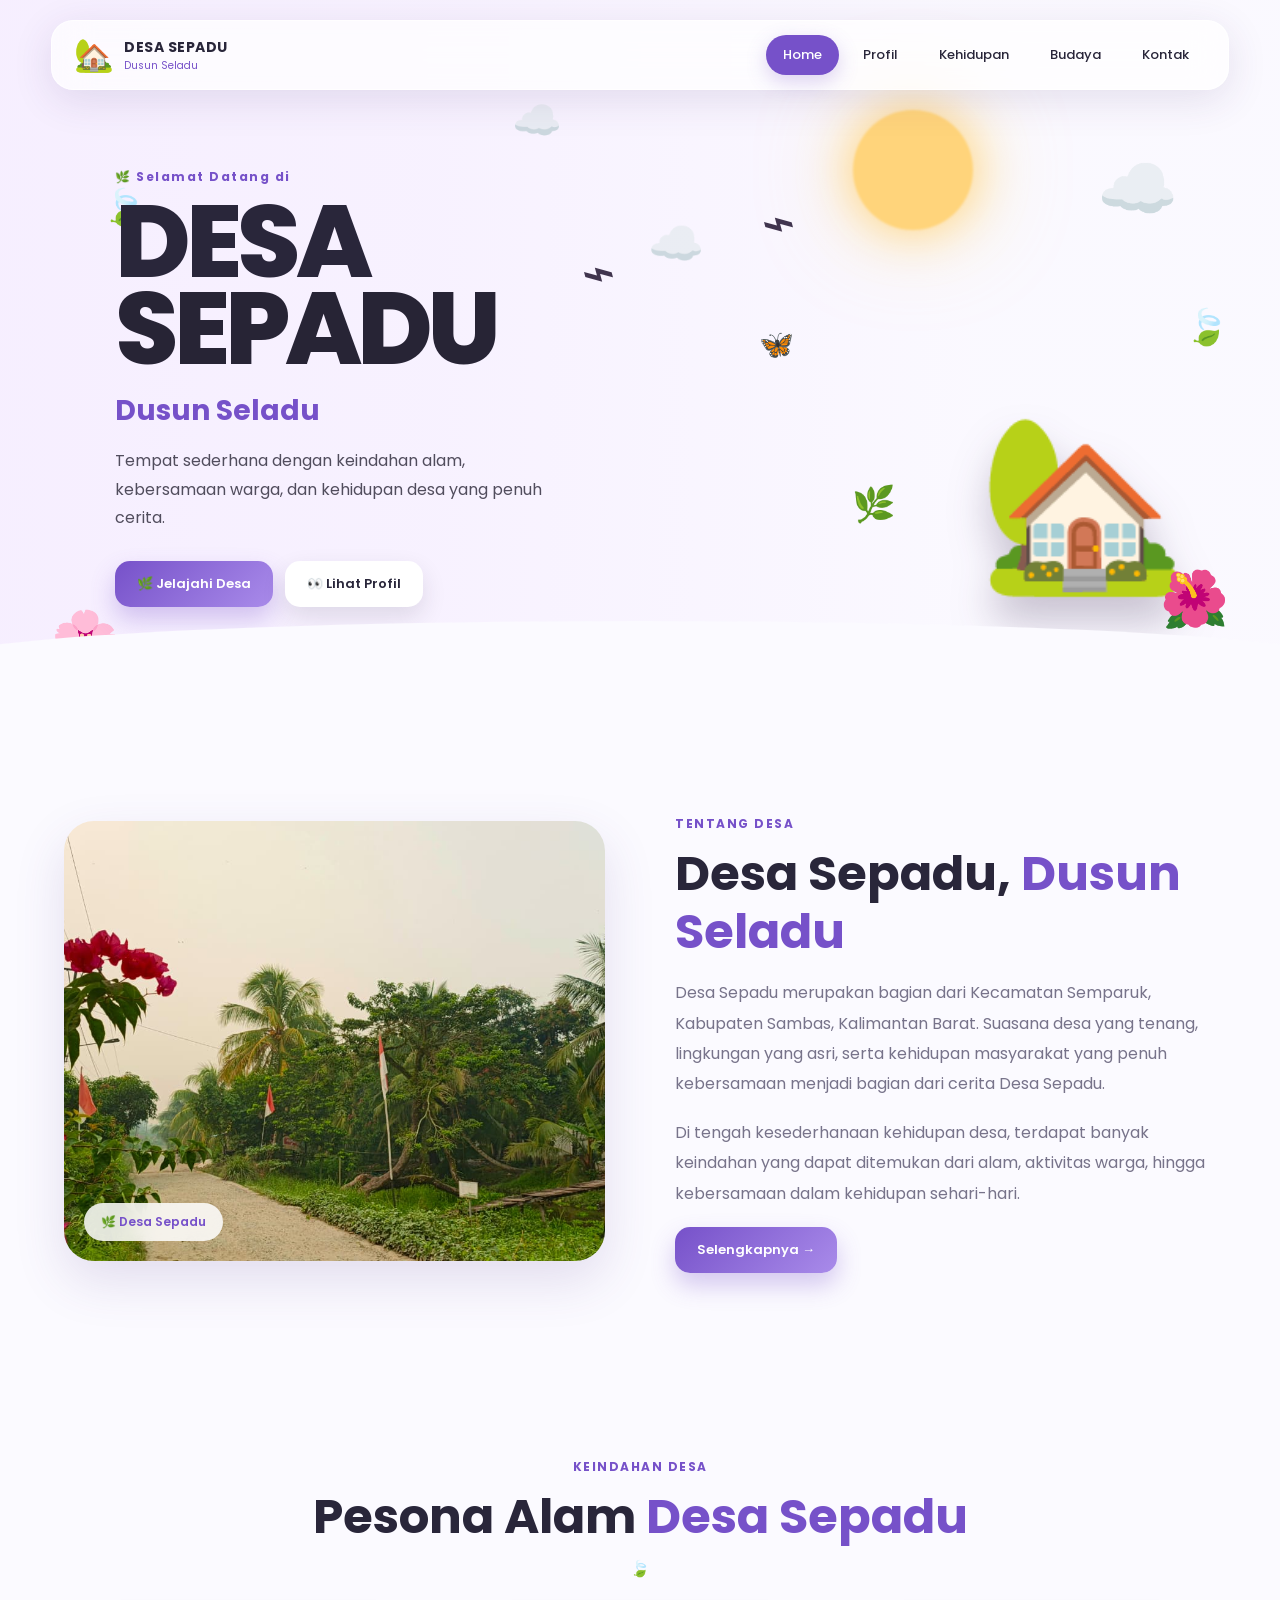
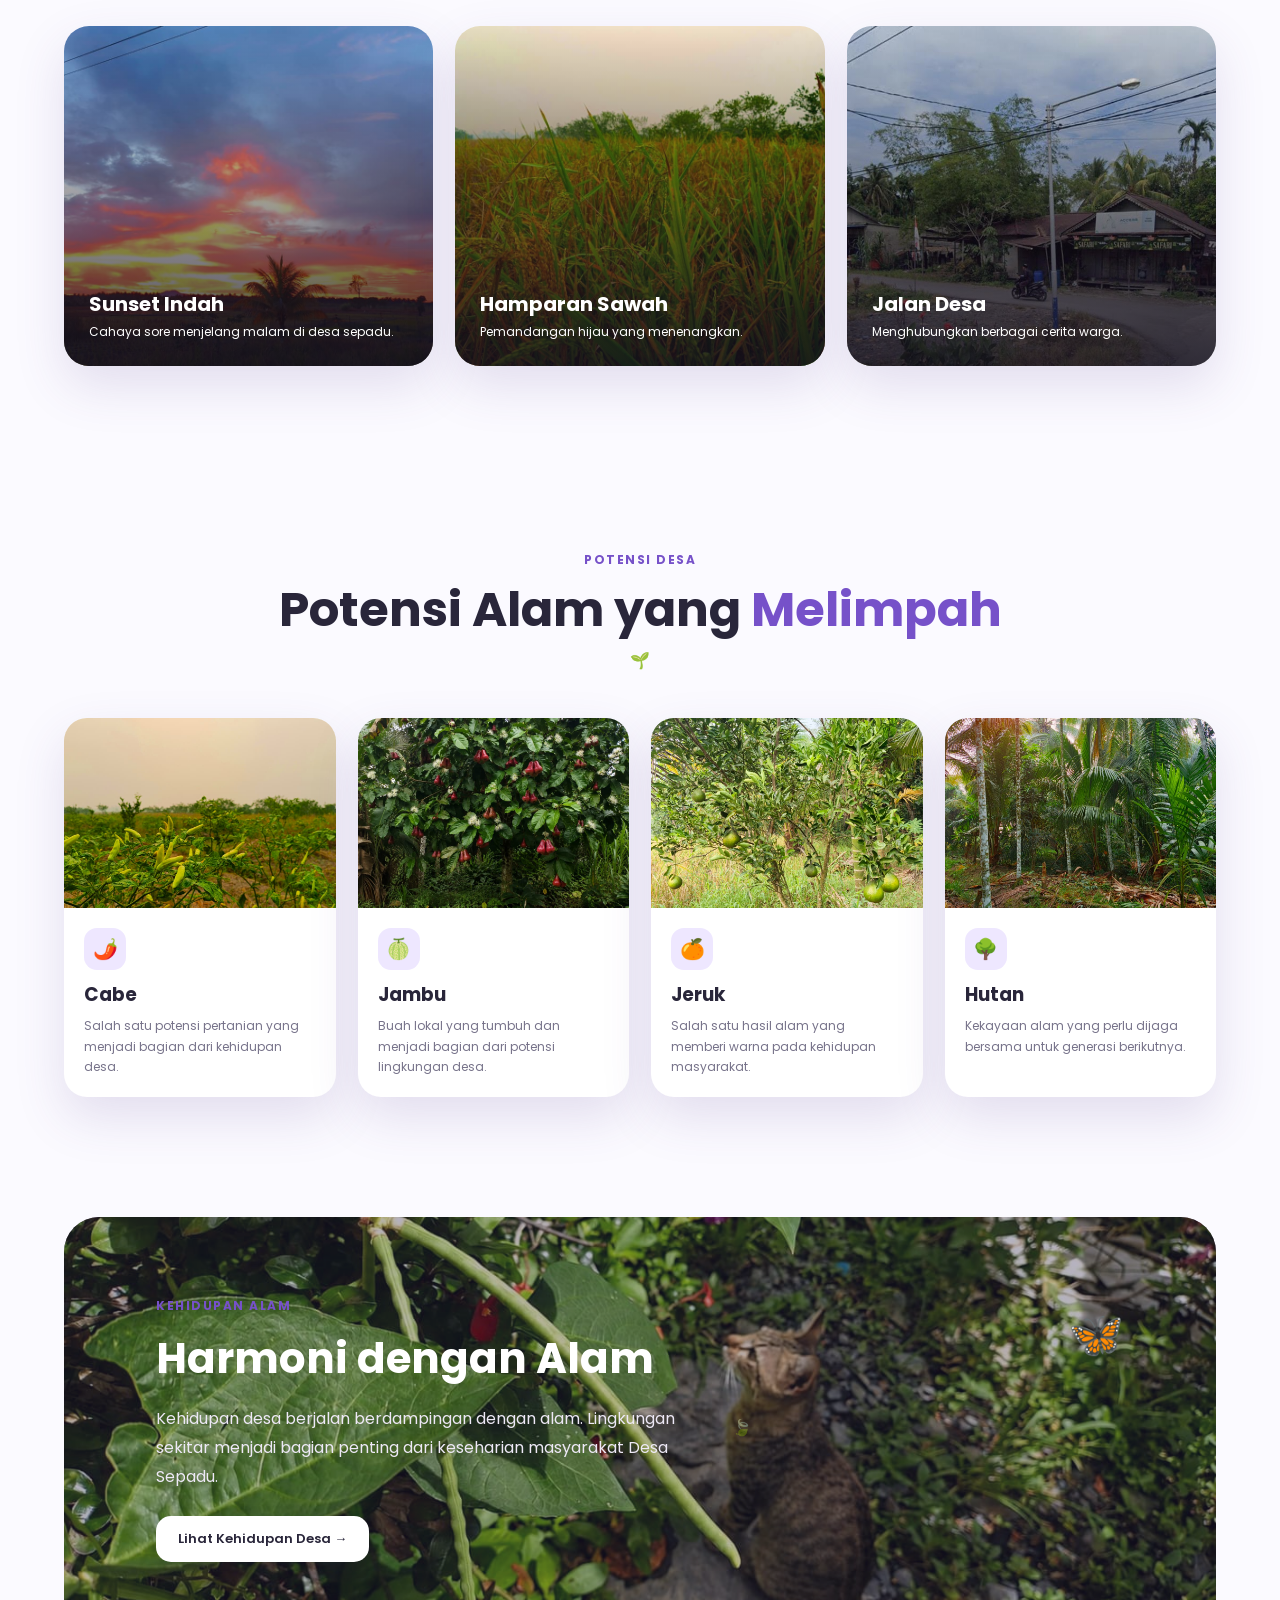
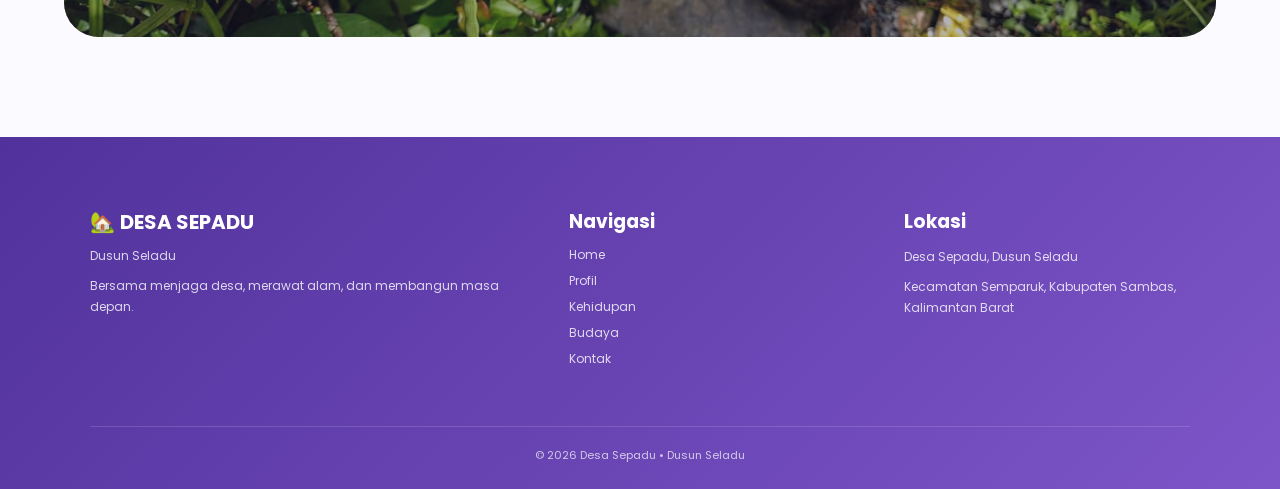
==== index.html @ 3a8332a4 "Add files via upload" ====
<!DOCTYPE html>
<html lang="id">
<head>
    <meta charset="UTF-8">
    <meta name="viewport" content="width=device-width, initial-scale=1.0">

    <title>Desa Sepadu | Dusun Seladu</title>

    <meta name="description"
        content="Website profil dan promosi Desa Sepadu, Dusun Seladu, Kecamatan Semparuk, Kabupaten Sambas, Kalimantan Barat.">

    <link rel="stylesheet" href="style.css">
</head>

<body data-page="home">

    <!-- ================= NAVBAR ================= -->
    <header class="navbar" id="navbar">
        <a href="index.html" class="brand">
            <span class="brand-icon">🏡</span>
            <span>
                <strong>DESA SEPADU</strong>
                <small>Dusun Seladu</small>
            </span>
        </a>

        <nav class="nav-menu" id="navMenu">
            <a href="index.html" class="active">Home</a>
            <a href="profil.html">Profil</a>
            <a href="kehidupan.html">Kehidupan</a>
            <a href="budaya.html">Budaya</a>
            <a href="kontak.html">Kontak</a>
        </nav>

        <button class="menu-toggle" id="menuToggle">☰</button>
    </header>


    <!-- ================= HERO ================= -->
    <section class="hero">

        <div class="hero-background"></div>

        <div class="sun"></div>

        <div class="cloud cloud-1">☁️</div>
        <div class="cloud cloud-2">☁️</div>
        <div class="cloud cloud-3">☁️</div>

        <div class="bird bird-1">⌁</div>
        <div class="bird bird-2">⌁</div>

        <div class="floating-leaf leaf-1">🍃</div>
        <div class="floating-leaf leaf-2">🌿</div>
        <div class="floating-leaf leaf-3">🍃</div>

        <div class="hero-content reveal">
            <span class="hero-label">🌿 Selamat Datang di</span>

            <h1>
                DESA
                <span>SEPADU</span>
            </h1>

            <h2>Dusun Seladu</h2>

            <p>
                Tempat sederhana dengan keindahan alam,
                kebersamaan warga, dan kehidupan desa
                yang penuh cerita.
            </p>

            <div class="hero-buttons">
                <a href="#tentang" class="btn btn-primary">
                    🌿 Jelajahi Desa
                </a>

                <a href="profil.html" class="btn btn-light">
                    👀 Lihat Profil
                </a>
            </div>
        </div>

        <div class="hero-house parallax">
            <div class="house">🏡</div>
        </div>

        <div class="flower flower-1">🌸</div>
        <div class="flower flower-2">🌺</div>
        <div class="butterfly">🦋</div>

        <div class="hero-wave"></div>
    </section>


    <!-- ================= TENTANG ================= -->
    <section class="section about" id="tentang">

        <div class="about-image reveal-left">
            <img src="suasana.jpeg"
                 alt="Suasana Desa Sepadu"
                 loading="lazy">

            <div class="image-badge">
                🌿 Desa Sepadu
            </div>
        </div>

        <div class="about-text reveal-right">

            <span class="section-label">TENTANG DESA</span>

            <h2>
                Desa Sepadu,
                <span>Dusun Seladu</span>
            </h2>

            <p>
                Desa Sepadu merupakan bagian dari Kecamatan Semparuk,
                Kabupaten Sambas, Kalimantan Barat. Suasana desa yang
                tenang, lingkungan yang asri, serta kehidupan masyarakat
                yang penuh kebersamaan menjadi bagian dari cerita Desa Sepadu.
            </p>

            <p>
                Di tengah kesederhanaan kehidupan desa, terdapat banyak
                keindahan yang dapat ditemukan dari alam, aktivitas warga,
                hingga kebersamaan dalam kehidupan sehari-hari.
            </p>

            <a href="profil.html" class="btn btn-primary">
                Selengkapnya →
            </a>
        </div>
    </section>


    <!-- ================= KEINDAHAN ================= -->
    <section class="section">

        <div class="section-heading reveal">
            <span class="section-label">KEINDAHAN DESA</span>

            <h2>
                Pesona Alam <span>Desa Sepadu</span>
            </h2>

            <div class="heading-line">🍃</div>
        </div>

        <div class="beauty-grid">

            <article class="photo-card reveal tilt-card">
                <img src="sunset.jpeg"
                     alt="Sunset Desa Sepadu"
                     loading="lazy">

                <div class="photo-overlay">
                    <h3>Sunset Indah</h3>
                    <p>Cahaya sore menjelang malam di desa sepadu.</p>
                </div>
            </article>

            <article class="photo-card reveal tilt-card">
                <img src="sawah.jpeg"
                     alt="Sawah Desa Sepadu"
                     loading="lazy">

                <div class="photo-overlay">
                    <h3>Hamparan Sawah</h3>
                    <p>Pemandangan hijau yang menenangkan.</p>
                </div>
            </article>

            <article class="photo-card reveal tilt-card">
                <img src="jalan.jpeg"
                     alt="Jalan Desa Sepadu"
                     loading="lazy">

                <div class="photo-overlay">
                    <h3>Jalan Desa</h3>
                    <p>Menghubungkan berbagai cerita warga.</p>
                </div>
            </article>

        </div>
    </section>


    <!-- ================= POTENSI ================= -->
    <section class="section potential-section">

        <div class="section-heading reveal">
            <span class="section-label">POTENSI DESA</span>

            <h2>
                Potensi Alam yang <span>Melimpah</span>
            </h2>

            <div class="heading-line">🌱</div>
        </div>

        <div class="potential-grid">

            <article class="potential-card reveal tilt-card">
                <img src="cabe.jpg" alt="Cabe">

                <div>
                    <span class="card-icon">🌶️</span>
                    <h3>Cabe</h3>
                    <p>
                        Salah satu potensi pertanian yang
                        menjadi bagian dari kehidupan desa.
                    </p>
                </div>
            </article>

            <article class="potential-card reveal tilt-card">
                <img src="jambu.jpeg" alt="Jambu">

                <div>
                    <span class="card-icon">🍈</span>
                    <h3>Jambu</h3>
                    <p>
                        Buah lokal yang tumbuh dan menjadi
                        bagian dari potensi lingkungan desa.
                    </p>
                </div>
            </article>

            <article class="potential-card reveal tilt-card">
                <img src="jeruk.jpeg" alt="Jeruk">

                <div>
                    <span class="card-icon">🍊</span>
                    <h3>Jeruk</h3>
                    <p>
                        Salah satu hasil alam yang memberi
                        warna pada kehidupan masyarakat.
                    </p>
                </div>
            </article>

            <article class="potential-card reveal tilt-card">
                <img src="hutan.jpeg" alt="Hutan">

                <div>
                    <span class="card-icon">🌳</span>
                    <h3>Hutan</h3>
                    <p>
                        Kekayaan alam yang perlu dijaga
                        bersama untuk generasi berikutnya.
                    </p>
                </div>
            </article>

        </div>
    </section>


    <!-- ================= ALAM ================= -->
    <section class="nature-banner">

        <div class="nature-content reveal">
            <span class="section-label">KEHIDUPAN ALAM</span>

            <h2>Harmoni dengan Alam</h2>

            <p>
                Kehidupan desa berjalan berdampingan dengan alam.
                Lingkungan sekitar menjadi bagian penting dari
                keseharian masyarakat Desa Sepadu.
            </p>

            <a href="kehidupan.html" class="btn btn-light">
                Lihat Kehidupan Desa →
            </a>
        </div>

        <img src="hewan.jpeg"
             alt="Hewan di lingkungan desa"
             loading="lazy">

        <div class="nature-decor">🦋</div>
        <div class="nature-leaf">🍃</div>
    </section>


    <!-- ================= FOOTER ================= -->
    <footer class="footer">

        <div class="footer-wave"></div>

        <div class="footer-content">

            <div>
                <div class="footer-brand">
                    🏡 <strong>DESA SEPADU</strong>
                </div>

                <p>
                    Dusun Seladu
                </p>

                <p>
                    Bersama menjaga desa, merawat alam,
                    dan membangun masa depan.
                </p>
            </div>

            <div>
                <h3>Navigasi</h3>

                <a href="index.html">Home</a>
                <a href="profil.html">Profil</a>
                <a href="kehidupan.html">Kehidupan</a>
                <a href="budaya.html">Budaya</a>
                <a href="kontak.html">Kontak</a>
            </div>

            <div>
                <h3>Lokasi</h3>

                <p>
                    Desa Sepadu, Dusun Seladu
                </p>

                <p>
                    Kecamatan Semparuk,
                    Kabupaten Sambas,
                    Kalimantan Barat
                </p>
            </div>

        </div>

        <div class="copyright">
            © 2026 Desa Sepadu • Dusun Seladu
        </div>
    </footer>


    <button id="backTop" class="back-top">↑</button>

    <script src="script.js"></script>
</body>
</html>
---- style.css ----
@import url('https://fonts.googleapis.com/css2?family=Poppins:wght@300;400;500;600;700;800&display=swap');

:root {
    --primary: #7651c9;
    --primary-dark: #5533a4;
    --secondary: #a98bea;
    --lavender: #eee7ff;
    --soft: #f8f5ff;
    --peach: #ffe5d2;
    --green: #8dbb7b;
    --text: #29263a;
    --muted: #77738a;
    --white: #ffffff;
    --glass: rgba(255,255,255,.72);
    --shadow: 0 20px 50px rgba(89,61,139,.15);
    --radius: 25px;
}

* {
    margin: 0;
    padding: 0;
    box-sizing: border-box;
}

html {
    scroll-behavior: smooth;
}

body {
    font-family: "Poppins", sans-serif;
    color: var(--text);
    background: #fbfaff;
    overflow-x: hidden;
}

img {
    width: 100%;
    display: block;
    object-fit: cover;
}

a {
    color: inherit;
    text-decoration: none;
}

button,
input,
textarea {
    font-family: inherit;
}


/* ================= NAVBAR ================= */

.navbar {
    position: fixed;
    z-index: 1000;
    top: 20px;
    left: 4%;
    right: 4%;

    min-height: 65px;

    padding: 10px 22px;

    display: flex;
    align-items: center;
    justify-content: space-between;

    border-radius: 22px;

    background: rgba(255,255,255,.70);
    backdrop-filter: blur(18px);

    border: 1px solid rgba(255,255,255,.7);

    box-shadow: 0 10px 40px rgba(67,42,110,.12);

    transition: .35s ease;
}

.navbar.scrolled {
    top: 10px;
    box-shadow: 0 15px 45px rgba(67,42,110,.20);
}

.brand {
    display: flex;
    align-items: center;
    gap: 10px;
}

.brand-icon {
    font-size: 32px;
    animation: houseFloat 3s ease-in-out infinite;
}

.brand strong {
    display: block;
    font-size: 14px;
    letter-spacing: .5px;
}

.brand small {
    display: block;
    color: var(--primary);
    font-size: 10px;
}

.nav-menu {
    display: flex;
    align-items: center;
    gap: 7px;
}

.nav-menu a {
    padding: 10px 17px;
    border-radius: 30px;
    font-size: 13px;
    font-weight: 500;
    transition: .3s;
}

.nav-menu a:hover,
.nav-menu a.active {
    color: white;
    background: var(--primary);
    box-shadow: 0 7px 20px rgba(118,81,201,.25);
}

.menu-toggle {
    display: none;
    border: none;
    background: none;
    font-size: 25px;
    cursor: pointer;
}


/* ================= HERO ================= */

.hero {
    min-height: 720px;
    position: relative;
    overflow: hidden;

    display: flex;
    align-items: center;
}

.hero-background {
    position: absolute;
    inset: 0;

    background:
        linear-gradient(
            90deg,
            rgba(246,238,255,.96) 0%,
            rgba(246,238,255,.70) 35%,
            rgba(246,238,255,.10) 75%
        ),
        url("images/kampung.jpg") center/cover;

    transform: scale(1.04);
}

.hero-content {
    position: relative;
    z-index: 10;

    width: min(570px, 90%);

    margin-left: 9%;
    padding-top: 50px;
}

.hero-label,
.section-label {
    display: inline-block;

    color: var(--primary);

    font-size: 12px;
    font-weight: 700;

    letter-spacing: 1.5px;

    margin-bottom: 12px;
}

.hero h1 {
    font-size: clamp(60px, 8vw, 105px);
    line-height: .85;
    font-weight: 800;
    letter-spacing: -5px;
}

.hero h1 span {
    display: block;
    color: #272435;
}

.hero h2 {
    color: var(--primary);
    font-size: 28px;
    margin-top: 18px;
}

.hero p {
    max-width: 440px;
    color: #514d5d;
    margin-top: 15px;
    line-height: 1.8;
}

.hero-buttons {
    display: flex;
    gap: 12px;
    margin-top: 28px;
}

.btn {
    display: inline-flex;
    align-items: center;
    justify-content: center;

    border: none;
    cursor: pointer;

    padding: 13px 22px;
    border-radius: 15px;

    font-size: 13px;
    font-weight: 600;

    transition: .3s ease;

    position: relative;
    overflow: hidden;
}

.btn:hover {
    transform: translateY(-4px);
}

.btn-primary {
    color: white;
    background: linear-gradient(135deg, var(--primary), var(--secondary));
    box-shadow: 0 12px 25px rgba(118,81,201,.3);
}

.btn-light {
    background: white;
    color: var(--text);
    box-shadow: 0 10px 25px rgba(40,30,60,.12);
}


/* ================= 3D DECOR ================= */

.sun {
    position: absolute;

    width: 120px;
    height: 120px;

    border-radius: 50%;

    background: #ffd47b;

    top: 110px;
    right: 24%;

    filter: blur(1px);

    box-shadow:
        0 0 50px #ffd47b,
        0 0 100px rgba(255,210,100,.4);

    animation: sunPulse 5s infinite alternate;
}

.cloud {
    position: absolute;
    z-index: 4;
    font-size: 65px;
    opacity: .7;

    animation: cloudMove 22s linear infinite;
}

.cloud-1 {
    top: 140px;
    right: 8%;
}

.cloud-2 {
    top: 210px;
    right: 45%;
    font-size: 45px;
    animation-duration: 30s;
}

.cloud-3 {
    top: 90px;
    left: 40%;
    font-size: 40px;
    animation-duration: 27s;
}

.hero-house {
    position: absolute;
    z-index: 7;

    right: 7%;
    bottom: 90px;

    perspective: 700px;
}

.house {
    font-size: 170px;
    filter: drop-shadow(0 25px 20px rgba(50,30,70,.25));

    animation:
        houseFloat 4s ease-in-out infinite,
        houseRotate 7s ease-in-out infinite alternate;
}

.floating-leaf {
    position: absolute;
    z-index: 8;
    font-size: 35px;
}

.leaf-1 {
    top: 180px;
    left: 8%;
    animation: leafFloat 5s infinite;
}

.leaf-2 {
    right: 30%;
    bottom: 190px;
    animation: leafFloat 6s infinite reverse;
}

.leaf-3 {
    right: 4%;
    top: 300px;
    animation: leafFloat 4s infinite;
}

.flower {
    position: absolute;
    z-index: 8;
    font-size: 55px;
}

.flower-1 {
    left: 4%;
    bottom: 40px;
    animation: flowerFloat 4s infinite;
}

.flower-2 {
    right: 4%;
    bottom: 80px;
    animation: flowerFloat 5s infinite reverse;
}

.butterfly {
    position: absolute;
    z-index: 9;

    right: 38%;
    top: 45%;

    font-size: 28px;

    animation: butterflyMove 7s ease-in-out infinite;
}

.bird {
    position: absolute;
    z-index: 8;

    color: #40344e;
    font-size: 55px;

    transform: rotate(-15deg);

    animation: birdFly 10s linear infinite;
}

.bird-1 {
    top: 25%;
    right: 38%;
}

.bird-2 {
    top: 32%;
    right: 52%;
    animation-delay: 2s;
}

.hero-wave {
    position: absolute;
    z-index: 12;
    bottom: -1px;
    left: -5%;
    width: 110%;
    height: 100px;

    background: #fbfaff;

    border-radius: 50% 50% 0 0 / 40% 40% 0 0;
}


/* ================= SECTION ================= */

.section {
    width: min(1180px, 90%);
    margin: auto;
    padding: 90px 0;
}

.soft-section {
    width: 100%;
    max-width: none;
    padding-left: 5%;
    padding-right: 5%;
    background: linear-gradient(
        180deg,
        #f7f3ff,
        #fff
    );
}

.section-heading {
    text-align: center;
    margin-bottom: 45px;
}

.section-heading h2,
.about-text h2,
.profile-text h2,
.story-box h2,
.nature-highlight h2,
.contact-info h2 {
    font-size: clamp(30px, 4vw, 48px);
    line-height: 1.2;
}

.section-heading h2 span,
.about-text h2 span,
.profile-text h2 span,
.story-box h2 span,
.nature-highlight h2 span,
.contact-info h2 span {
    color: var(--primary);
}

.heading-line {
    margin-top: 10px;
    color: var(--green);
}


/* ================= ABOUT ================= */

.about {
    display: grid;
    grid-template-columns: 1fr 1fr;
    gap: 70px;
    align-items: center;
}

.about-image {
    position: relative;
}

.about-image img {
    height: 440px;
    border-radius: 30px;
    box-shadow: var(--shadow);
}

.image-badge {
    position: absolute;
    bottom: 20px;
    left: 20px;

    padding: 10px 17px;

    color: var(--primary);
    background: rgba(255,255,255,.85);
    backdrop-filter: blur(10px);

    border-radius: 30px;
    font-size: 12px;
    font-weight: 600;
}

.about-text p {
    margin: 18px 0;
    color: var(--muted);
    line-height: 1.9;
}


/* ================= GALLERY ================= */

.beauty-grid {
    display: grid;
    grid-template-columns: repeat(3, 1fr);
    gap: 22px;
}

.photo-card {
    position: relative;
    height: 340px;
    overflow: hidden;
    border-radius: var(--radius);
    box-shadow: var(--shadow);
    transform-style: preserve-3d;
}

.photo-card img {
    height: 100%;
    transition: .6s;
}

.photo-card:hover img {
    transform: scale(1.1);
}

.photo-overlay {
    position: absolute;
    inset: 0;

    display: flex;
    justify-content: flex-end;
    flex-direction: column;

    padding: 25px;

    color: white;

    background: linear-gradient(
        transparent,
        rgba(20,15,30,.8)
    );
}

.photo-overlay h3 {
    font-size: 20px;
}

.photo-overlay p {
    font-size: 12px;
    margin-top: 4px;
}


/* ================= POTENTIAL ================= */

.potential-grid {
    display: grid;
    grid-template-columns: repeat(4, 1fr);
    gap: 22px;
}

.potential-card {
    overflow: hidden;
    background: white;
    border-radius: 23px;

    box-shadow: var(--shadow);

    transform-style: preserve-3d;

    transition: .35s;
}

.potential-card img {
    height: 190px;
}

.potential-card > div {
    padding: 20px;
}

.card-icon {
    display: inline-flex;

    width: 42px;
    height: 42px;

    align-items: center;
    justify-content: center;

    background: var(--lavender);
    border-radius: 13px;

    font-size: 20px;
}

.potential-card h3 {
    margin-top: 10px;
}

.potential-card p {
    color: var(--muted);
    font-size: 12px;
    line-height: 1.7;
    margin-top: 7px;
}


/* ================= NATURE ================= */

.nature-banner {
    width: 90%;
    margin: 30px auto 100px;

    min-height: 420px;

    border-radius: 35px;

    overflow: hidden;
    position: relative;

    display: flex;
    align-items: center;

    background: #30254a;
}

.nature-banner > img {
    position: absolute;
    inset: 0;

    height: 100%;

    opacity: .65;
}

.nature-content {
    position: relative;
    z-index: 2;

    width: 50%;

    margin-left: 8%;

    color: white;
}

.nature-content h2 {
    font-size: 42px;
}

.nature-content p {
    line-height: 1.8;
    margin: 15px 0 25px;
    color: #eee9f7;
}

.nature-decor {
    position: absolute;
    z-index: 3;
    right: 8%;
    top: 20%;
    font-size: 45px;
    animation: butterflyMove 5s infinite;
}


/* ================= PAGE HERO ================= */

.page-hero {
    min-height: 410px;

    display: flex;
    align-items: center;
    justify-content: center;

    text-align: center;

    background:
        radial-gradient(circle at 15% 30%, #e7d9ff, transparent 30%),
        radial-gradient(circle at 85% 60%, #ffe2d1, transparent 30%),
        #f8f5ff;

    position: relative;
    overflow: hidden;
}

.page-title {
    padding-top: 70px;
}

.page-title h1 {
    font-size: clamp(42px, 6vw, 72px);
}

.page-title h1 span {
    color: var(--primary);
}

.page-title p {
    color: var(--muted);
    margin-top: 10px;
}

.page-hero-decoration {
    position: absolute;
    font-size: 100px;
    left: 8%;
    bottom: 20px;
    animation: leafFloat 5s infinite;
}


/* ================= PROFILE ================= */

.profile-intro {
    display: grid;
    grid-template-columns: 1fr 1fr;
    gap: 65px;
    align-items: center;
}

.profile-image img {
    height: 430px;
    border-radius: 30px;
    box-shadow: var(--shadow);
}

.profile-text p {
    color: var(--muted);
    line-height: 1.9;
    margin: 17px 0;
}

.identity-grid {
    display: grid;
    grid-template-columns: repeat(3, 1fr);
    gap: 20px;
}

.identity-card {
    padding: 28px;

    background: white;

    border-radius: 22px;

    box-shadow: var(--shadow);

    text-align: center;

    transition: .3s;
}

.identity-card:hover {
    transform: translateY(-8px);
}

.identity-card > span {
    display: block;
    font-size: 35px;
    margin-bottom: 10px;
}

.identity-card small {
    display: block;
    color: var(--muted);
}

.identity-card strong {
    display: block;
    color: var(--primary);
    margin-top: 5px;
}

.story-box {
    display: grid;
    grid-template-columns: 1fr 1fr;
    gap: 50px;

    padding: 35px;

    border-radius: 30px;

    background: linear-gradient(
        135deg,
        #eee6ff,
        #fff4ec
    );

    align-items: center;
}

.story-box p {
    color: var(--muted);
    line-height: 1.8;
    margin-top: 15px;
}

.story-box img {
    height: 350px;
    border-radius: 25px;
}


/* ================= LIFE ================= */

.life-grid {
    display: grid;
    grid-template-columns: 1.3fr 1fr 1fr;
    gap: 22px;
}

.life-card {
    background: white;
    border-radius: 25px;
    overflow: hidden;
    box-shadow: var(--shadow);
}

.life-card.large {
    grid-row: auto;
}

.life-card img {
    height: 240px;
}

.life-card.large img {
    height: 240px;
}

.life-content {
    padding: 22px;
}

.life-content span {
    color: var(--primary);
    font-size: 10px;
    font-weight: 700;
}

.life-content h3 {
    margin-top: 7px;
    font-size: 21px;
}

.life-content p {
    color: var(--muted);
    line-height: 1.7;
    font-size: 12px;
    margin-top: 8px;
}

.nature-highlight {
    display: grid;
    grid-template-columns: 1fr 1fr;
    gap: 50px;
    align-items: center;
}

.nature-highlight img {
    height: 420px;
    border-radius: 30px;
    box-shadow: var(--shadow);
}

.nature-highlight p {
    color: var(--muted);
    line-height: 1.8;
    margin-top: 20px;
}


/* ================= CULTURE ================= */

.culture-layout {
    display: grid;
    grid-template-columns: 1fr 1fr;
    gap: 60px;
    align-items: center;
}

.culture-list {
    display: flex;
    flex-direction: column;
    gap: 15px;
}

.culture-item {
    display: flex;
    gap: 18px;
    padding: 20px;

    border-radius: 20px;

    background: white;

    box-shadow: 0 12px 35px rgba(80,50,120,.1);
}

.culture-icon {
    min-width: 55px;
    height: 55px;

    display: flex;
    align-items: center;
    justify-content: center;

    background: var(--lavender);

    border-radius: 17px;

    font-size: 25px;
}

.culture-item h3 {
    font-size: 17px;
}

.culture-item p {
    color: var(--muted);
    font-size: 12px;
    line-height: 1.7;
    margin-top: 5px;
}

.culture-image {
    position: relative;
}

.culture-image > img {
    height: 570px;
    border-radius: 30px;
    box-shadow: var(--shadow);
}

.culture-caption {
    position: absolute;

    bottom: 20px;
    left: 20px;
    right: 20px;

    padding: 20px;

    background: rgba(255,255,255,.86);
    backdrop-filter: blur(15px);

    border-radius: 20px;
}

.culture-caption span {
    font-size: 25px;
}

.culture-caption h3 {
    margin-top: 5px;
}

.culture-caption p {
    color: var(--muted);
    font-size: 12px;
}

.quote-section {
    padding: 100px 20px;

    text-align: center;

    background:
        linear-gradient(
            135deg,
            #7651c9,
            #a98bea
        );

    color: white;
}

.quote-content {
    width: min(800px, 90%);
    margin: auto;
}

.quote-content > span {
    font-size: 80px;
    line-height: .5;
    opacity: .5;
}

.quote-content h2 {
    font-size: clamp(25px, 4vw, 42px);
    line-height: 1.5;
}

.quote-content p {
    margin-top: 20px;
    opacity: .8;
}

.culture-gallery {
    display: grid;
    grid-template-columns: 1.3fr 1fr 1fr;
    gap: 20px;
}

.culture-gallery img {
    height: 330px;
    border-radius: 25px;
}

.culture-gallery img:first-child {
    height: 400px;
}


/* ================= MAP ================= */

.map-layout {
    display: grid;
    grid-template-columns: 1.5fr .8fr;
    gap: 25px;
}

.map-container {
    min-height: 480px;
    overflow: hidden;
    border-radius: 28px;
    box-shadow: var(--shadow);
}

.map-container iframe {
    width: 100%;
    height: 100%;
    min-height: 480px;
    border: none;
}

.location-card {
    padding: 35px;

    border-radius: 28px;

    background: white;

    box-shadow: var(--shadow);
}

.location-icon {
    display: flex;

    width: 55px;
    height: 55px;

    align-items: center;
    justify-content: center;

    border-radius: 18px;

    background: var(--lavender);

    font-size: 25px;
}

.location-card h2 {
    margin-top: 18px;
}

.location-card h3 {
    color: var(--primary);
    font-weight: 500;
}

.location-info {
    margin: 25px 0;

    display: flex;
    flex-direction: column;
    gap: 14px;
}

.location-info > div {
    display: flex;
    gap: 12px;
    align-items: center;
}

.location-info > div > span {
    width: 38px;
    height: 38px;

    display: flex;
    align-items: center;
    justify-content: center;

    background: var(--lavender);

    border-radius: 12px;
}

.location-info p {
    font-size: 13px;
}

.location-info small {
    display: block;
    color: var(--muted);
    font-size: 10px;
}


/* ================= CONTACT ================= */

.contact-layout {
    display: grid;
    grid-template-columns: .9fr 1.1fr;
    gap: 60px;
    align-items: start;
}

.contact-info > p {
    color: var(--muted);
    line-height: 1.8;
    margin: 15px 0 30px;
}

.contact-item {
    display: flex;
    gap: 15px;
    margin: 20px 0;
}

.contact-item > span {
    width: 45px;
    height: 45px;

    display: flex;
    align-items: center;
    justify-content: center;

    background: var(--lavender);

    border-radius: 14px;
}

.contact-item small {
    color: var(--muted);
}

.contact-item p {
    font-size: 13px;
    margin-top: 3px;
}

.socials {
    display: flex;
    gap: 10px;
    margin-top: 25px;
}

.socials a {
    width: 40px;
    height: 40px;

    display: flex;
    align-items: center;
    justify-content: center;

    border-radius: 50%;

    color: white;
    background: var(--primary);

    transition: .3s;
}

.socials a:hover {
    transform: translateY(-5px) rotate(8deg);
}

.contact-form-box {
    padding: 35px;

    border-radius: 28px;

    background: white;

    box-shadow: var(--shadow);
}

.contact-form-box > p {
    color: var(--muted);
    font-size: 13px;
    margin: 5px 0 25px;
}

.input-group {
    margin-bottom: 17px;
}

.input-group label {
    display: block;

    font-size: 12px;
    font-weight: 600;

    margin-bottom: 7px;
}

.input-group input,
.input-group textarea {
    width: 100%;

    padding: 13px 15px;

    border: 1px solid #e8e3f1;

    border-radius: 13px;

    outline: none;

    resize: vertical;

    background: #fbfaff;

    transition: .3s;
}

.input-group input:focus,
.input-group textarea:focus {
    border-color: var(--primary);

    box-shadow:
        0 0 0 4px rgba(118,81,201,.1);
}

.form-button {
    width: 100%;
}


/* ================= FOOTER ================= */

.footer {
    position: relative;

    padding: 70px 7% 25px;

    color: white;

    background:
        linear-gradient(
            135deg,
            #51329c,
            #7d55c8
        );
}

.footer-content {
    display: grid;
    grid-template-columns: 1.5fr 1fr 1fr;
    gap: 50px;
}

.footer-brand {
    font-size: 20px;
}

.footer p {
    opacity: .8;
    font-size: 12px;
    line-height: 1.8;
    margin-top: 8px;
}

.footer h3 {
    margin-bottom: 10px;
}

.footer-content a {
    display: block;
    font-size: 12px;
    margin: 8px 0;
    opacity: .8;
    transition: .3s;
}

.footer-content a:hover {
    opacity: 1;
    transform: translateX(5px);
}

.copyright {
    margin-top: 50px;
    padding-top: 20px;

    border-top: 1px solid rgba(255,255,255,.2);

    text-align: center;

    font-size: 11px;
    opacity: .7;
}


/* ================= BACK TOP ================= */

.back-top {
    position: fixed;

    right: 25px;
    bottom: 25px;

    z-index: 100;

    width: 45px;
    height: 45px;

    border: none;
    border-radius: 50%;

    background: var(--primary);

    color: white;

    font-size: 20px;

    cursor: pointer;

    box-shadow: 0 10px 25px rgba(80,40,130,.3);

    opacity: 0;
    pointer-events: none;

    transition: .3s;
}

.back-top.show {
    opacity: 1;
    pointer-events: auto;
}


/* ================= REVEAL ================= */

.reveal,
.reveal-left,
.reveal-right {
    opacity: 0;
    transition:
        opacity .8s ease,
        transform .8s ease;
}

.reveal {
    transform: translateY(40px);
}

.reveal-left {
    transform: translateX(-50px);
}

.reveal-right {
    transform: translateX(50px);
}

.reveal.show,
.reveal-left.show,
.reveal-right.show {
    opacity: 1;
    transform: translate(0);
}


/* ================= ANIMATIONS ================= */

@keyframes houseFloat {
    0%,100% {
        transform: translateY(0);
    }

    50% {
        transform: translateY(-12px);
    }
}

@keyframes houseRotate {
    from {
        transform: rotateY(-5deg);
    }

    to {
        transform: rotateY(5deg);
    }
}

@keyframes sunPulse {
    from {
        transform: scale(1);
    }

    to {
        transform: scale(1.08);
    }
}

@keyframes cloudMove {
    from {
        transform: translateX(0);
    }

    50% {
        transform: translateX(-40px);
    }

    to {
        transform: translateX(0);
    }
}

@keyframes leafFloat {
    0%,100% {
        transform: translateY(0) rotate(0);
    }

    50% {
        transform: translateY(-25px) rotate(15deg);
    }
}

@keyframes flowerFloat {
    0%,100% {
        transform: translateY(0);
    }

    50% {
        transform: translateY(-15px) rotate(5deg);
    }
}

@keyframes butterflyMove {

    0% {
        transform: translate(0,0);
    }

    25% {
        transform: translate(50px,-30px);
    }

    50% {
        transform: translate(100px,10px);
    }

    75% {
        transform: translate(40px,40px);
    }

    100% {
        transform: translate(0,0);
    }
}

@keyframes birdFly {

    0% {
        transform: translateX(100px);
    }

    50% {
        transform: translateX(-80px) translateY(-30px);
    }

    100% {
        transform: translateX(100px);
    }
}


/* ================= RESPONSIVE ================= */

@media(max-width: 900px) {

    .nav-menu {
        position: absolute;

        top: 75px;
        left: 0;
        right: 0;

        display: none;

        flex-direction: column;

        padding: 15px;

        border-radius: 20px;

        background: rgba(255,255,255,.95);

        box-shadow: var(--shadow);
    }

    .nav-menu.show {
        display: flex;
    }

    .nav-menu a {
        width: 100%;
        text-align: center;
    }

    .menu-toggle {
        display: block;
    }

    .hero {
        min-height: 700px;
    }

    .hero-content {
        margin-left: 6%;
    }

    .hero-house {
        right: 0;
        bottom: 80px;
        opacity: .55;
    }

    .house {
        font-size: 130px;
    }

    .about,
    .profile-intro,
    .story-box,
    .culture-layout,
    .contact-layout,
    .nature-highlight {
        grid-template-columns: 1fr;
    }

    .beauty-grid {
        grid-template-columns: 1fr 1fr;
    }

    .potential-grid {
        grid-template-columns: 1fr 1fr;
    }

    .life-grid {
        grid-template-columns: 1fr 1fr;
    }

    .life-card.large {
        grid-row: auto;
    }

    .map-layout {
        grid-template-columns: 1fr;
    }

    .culture-gallery {
        grid-template-columns: 1fr 1fr;
    }

    .culture-gallery img:first-child {
        height: 330px;
    }

    .footer-content {
        grid-template-columns: 1fr 1fr;
    }

    .nature-content {
        width: 70%;
    }
}


@media(max-width: 600px) {

    .navbar {
        left: 3%;
        right: 3%;
    }

    .brand strong {
        font-size: 12px;
    }

    .hero {
        min-height: 720px;
    }

    .hero-content {
        margin-left: 5%;
        margin-right: 5%;
    }

    .hero h1 {
        font-size: 58px;
        letter-spacing: -3px;
    }

    .hero h2 {
        font-size: 23px;
    }

    .hero p {
        font-size: 13px;
    }

    .hero-buttons {
        flex-wrap: wrap;
    }

    .hero-house {
        opacity: .4;
        bottom: 60px;
    }

    .sun {
        width: 80px;
        height: 80px;
    }

    .section {
        padding: 65px 0;
    }

    .beauty-grid,
    .potential-grid,
    .identity-grid,
    .life-grid,
    .culture-gallery {
        grid-template-columns: 1fr;
    }

    .photo-card {
        height: 300px;
    }

    .about-image img,
    .profile-image img {
        height: 320px;
    }

    .nature-banner {
        min-height: 500px;
    }

    .nature-content {
        width: 85%;
        margin-left: 7%;
    }

    .nature-content h2 {
        font-size: 32px;
    }

    .nature-banner > img {
        opacity: .4;
    }

    .story-box {
        padding: 20px;
    }

    .story-box img {
        height: 270px;
    }

    .culture-image > img {
        height: 430px;
    }

    .map-container,
    .map-container iframe {
        min-height: 350px;
    }

    .contact-form-box {
        padding: 23px;
    }

    .footer-content {
        grid-template-columns: 1fr;
        gap: 30px;
    }

    .page-hero {
        min-height: 350px;
    }

    .page-title {
        padding: 70px 20px 0;
    }
}
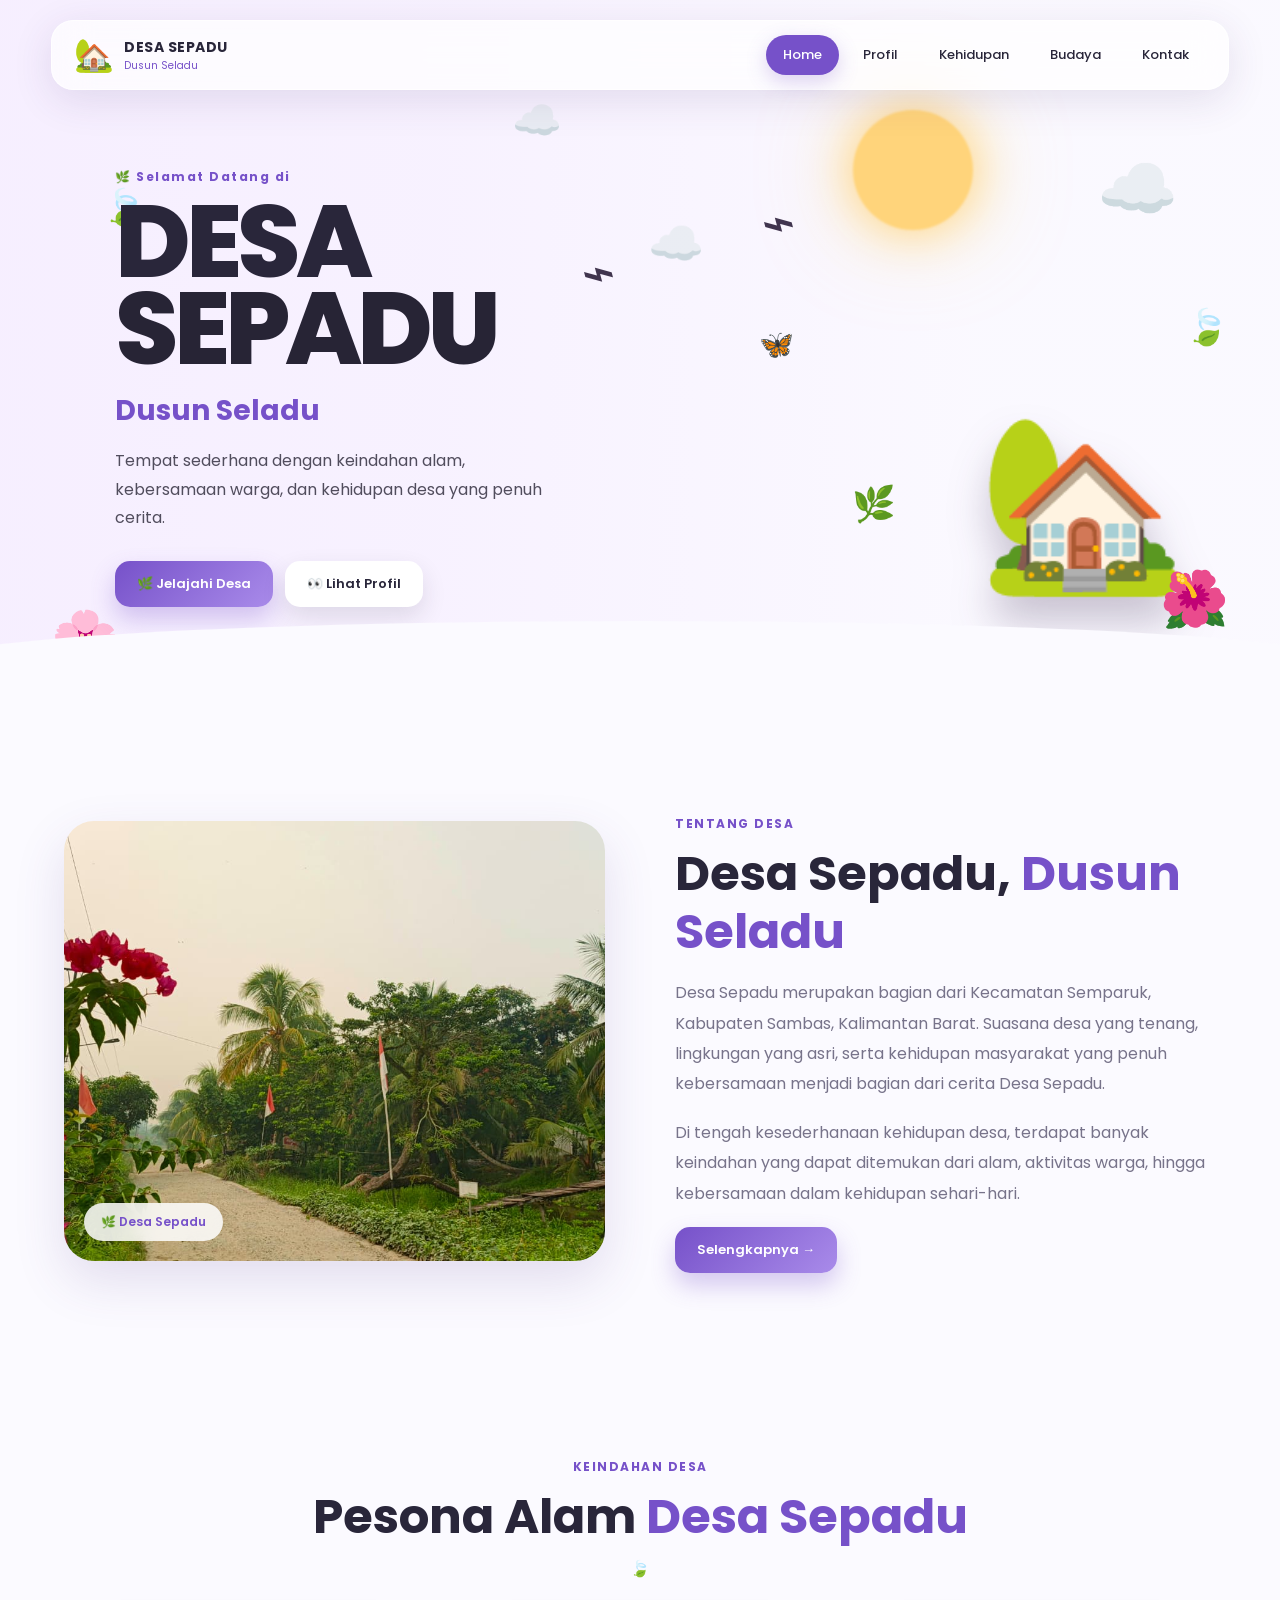
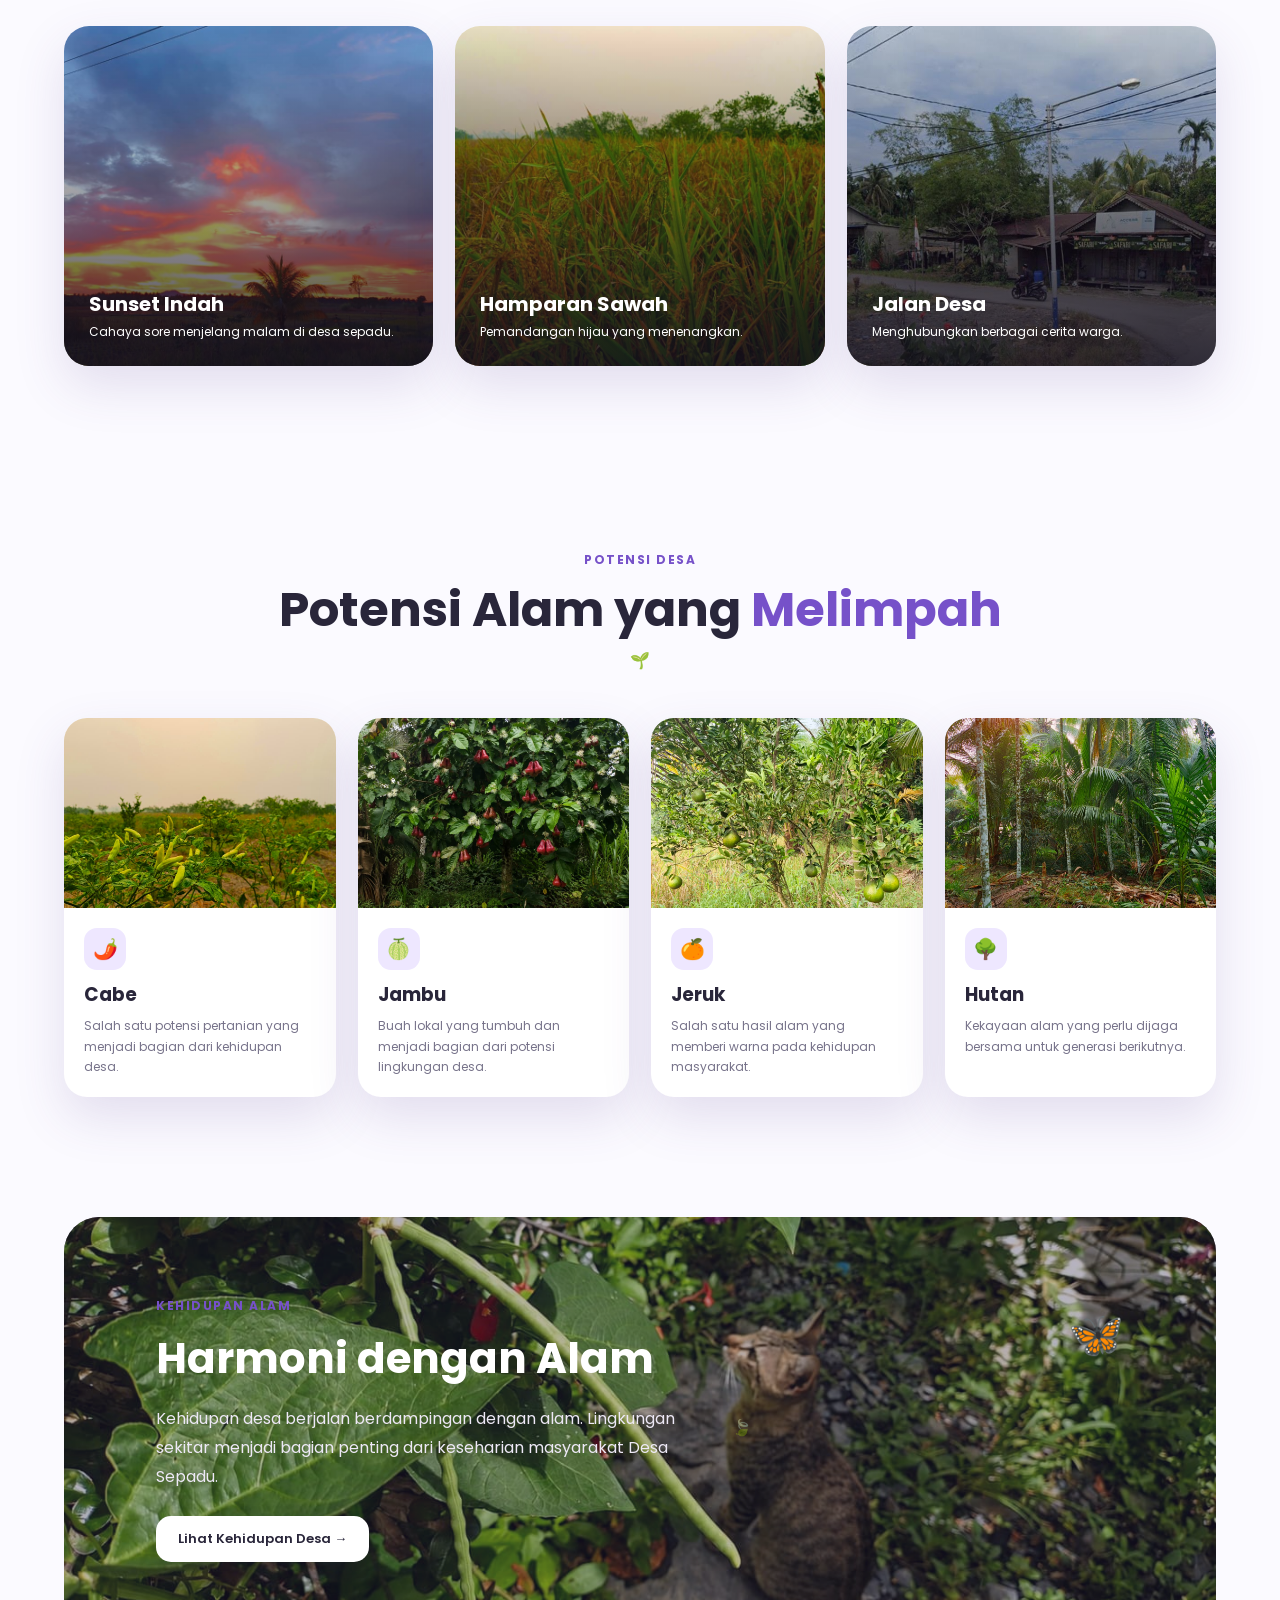
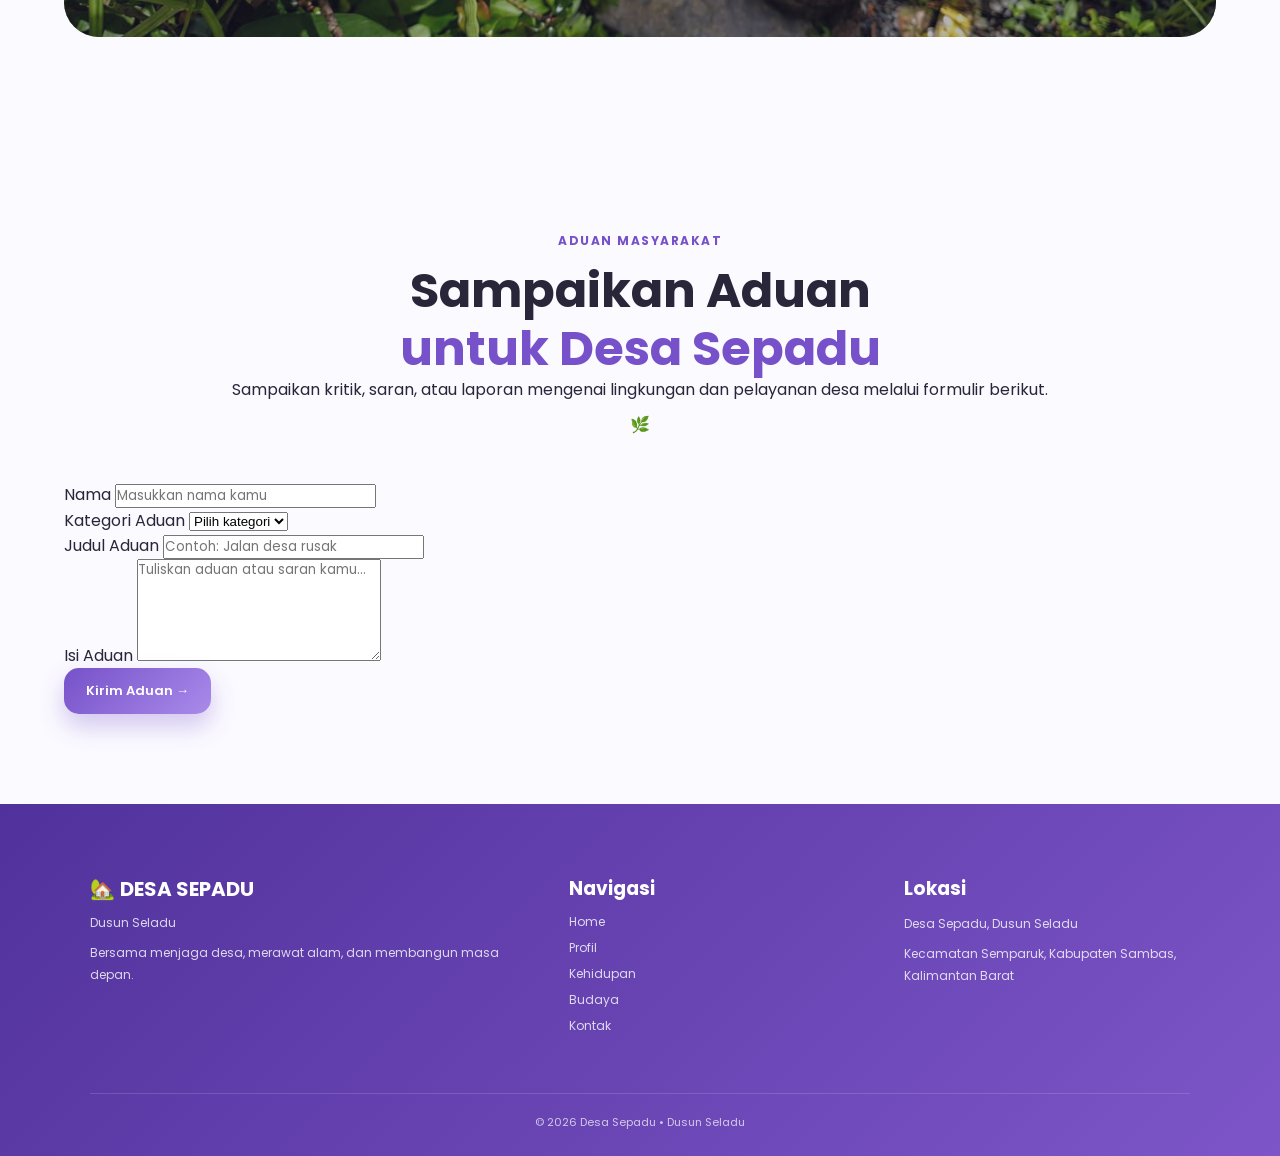
==== commit d37b839f: "Update index.html" ====
--- a/index.html
+++ b/index.html
@@ -284,7 +284,87 @@
         <div class="nature-decor">🦋</div>
         <div class="nature-leaf">🍃</div>
     </section>
-
+<!-- ================= ADUAN MASYARAKAT ================= -->
+<section class="section aduan-section" id="aduan">
+
+    <div class="section-heading reveal">
+        <span class="section-label">ADUAN MASYARAKAT</span>
+
+        <h2>
+            Sampaikan Aduan<br>
+            <span>untuk Desa Sepadu</span>
+        </h2>
+
+        <p>
+            Sampaikan kritik, saran, atau laporan mengenai
+            lingkungan dan pelayanan desa melalui formulir berikut.
+        </p>
+
+        <div class="heading-line">🌿</div>
+    </div>
+
+    <div class="aduan-card reveal">
+
+        <form id="aduanForm">
+
+            <div class="form-group">
+                <label for="nama">Nama</label>
+                <input
+                    type="text"
+                    id="nama"
+                    name="nama"
+                    placeholder="Masukkan nama kamu"
+                    required>
+            </div>
+
+            <div class="form-group">
+                <label for="kategori">Kategori Aduan</label>
+                <select
+                    id="kategori"
+                    name="kategori"
+                    required>
+
+                    <option value="">Pilih kategori</option>
+                    <option value="Infrastruktur">Infrastruktur</option>
+                    <option value="Lingkungan">Lingkungan</option>
+                    <option value="Pelayanan">Pelayanan</option>
+                    <option value="Kebersihan">Kebersihan</option>
+                    <option value="Lainnya">Lainnya</option>
+
+                </select>
+            </div>
+
+            <div class="form-group">
+                <label for="judul">Judul Aduan</label>
+                <input
+                    type="text"
+                    id="judul"
+                    name="judul"
+                    placeholder="Contoh: Jalan desa rusak"
+                    required>
+            </div>
+
+            <div class="form-group">
+                <label for="isi_aduan">Isi Aduan</label>
+                <textarea
+                    id="isi_aduan"
+                    name="isi_aduan"
+                    rows="5"
+                    placeholder="Tuliskan aduan atau saran kamu..."
+                    required></textarea>
+            </div>
+
+            <button type="submit" class="btn btn-primary">
+                Kirim Aduan →
+            </button>
+
+            <p id="aduanMessage"></p>
+
+        </form>
+
+    </div>
+
+</section>
 
     <!-- ================= FOOTER ================= -->
     <footer class="footer">
@@ -344,4 +424,4 @@
 
     <script src="script.js"></script>
 </body>
-</html>+</html>
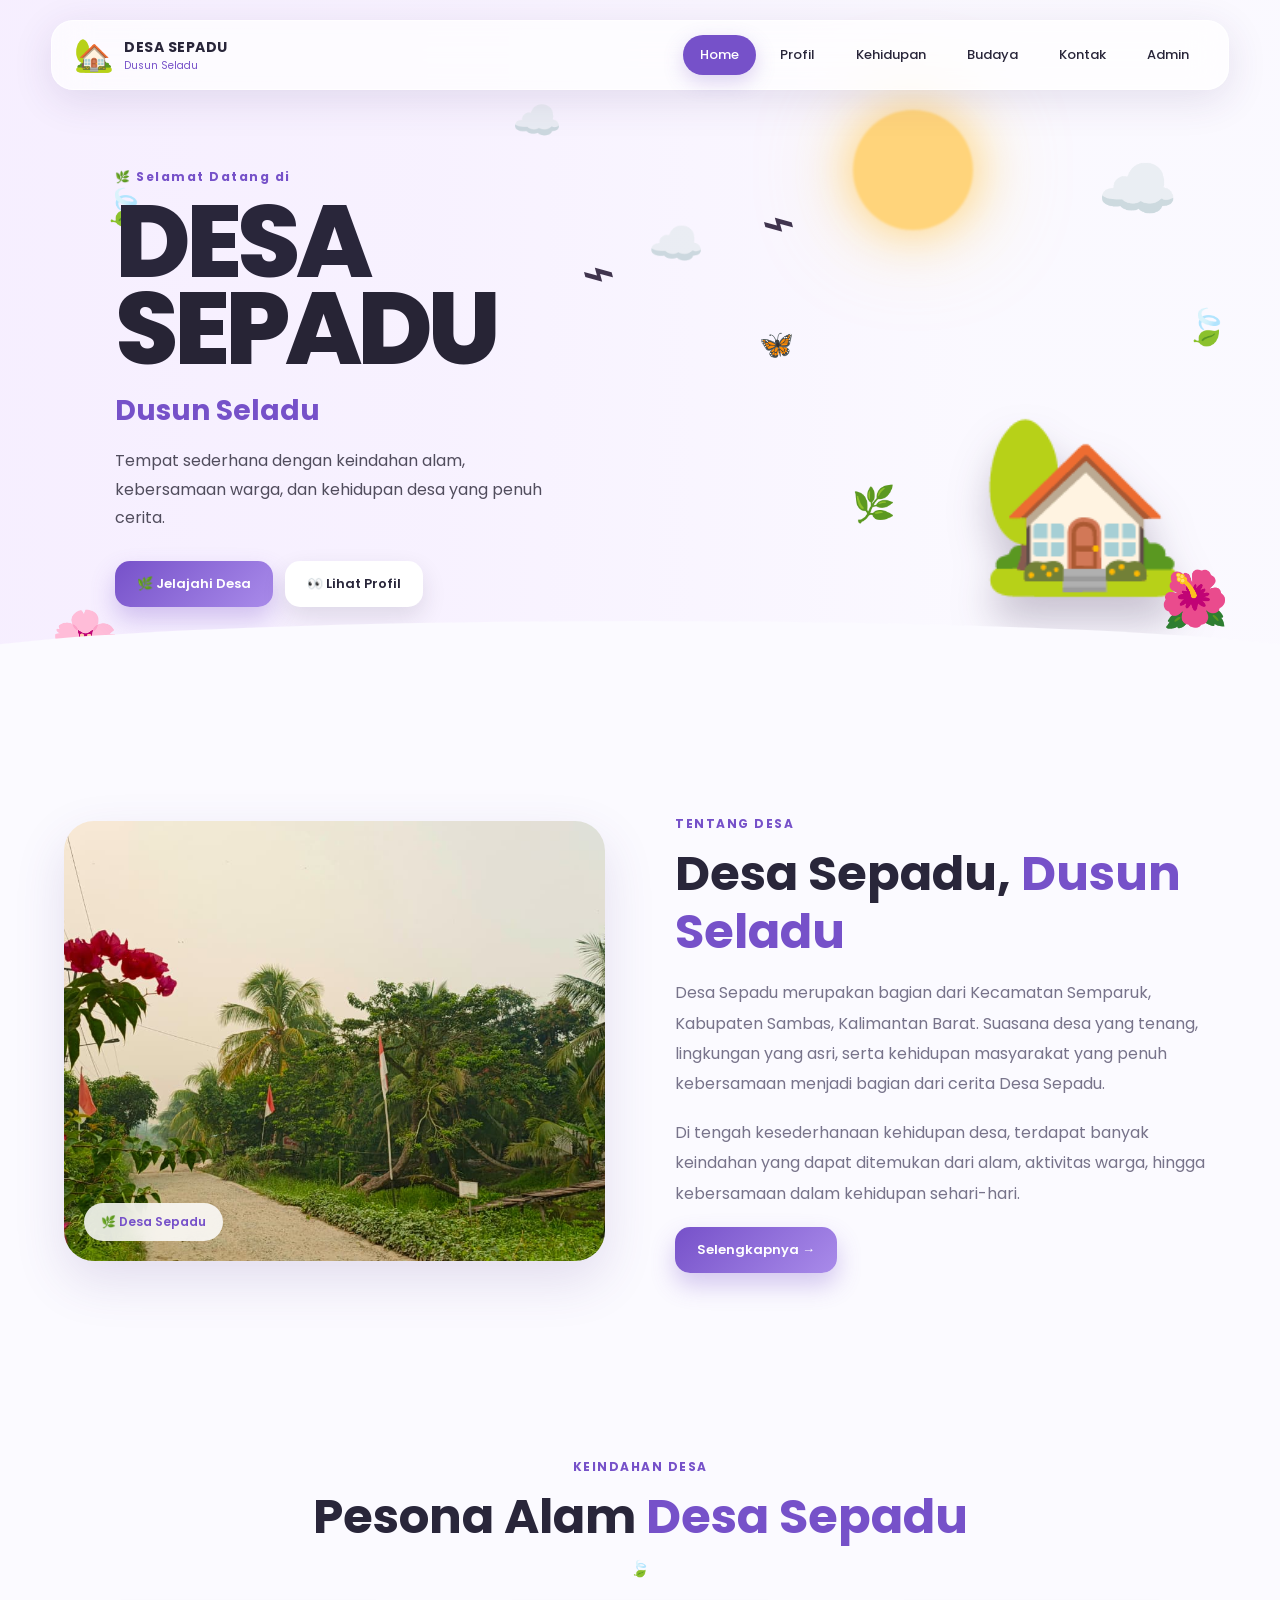
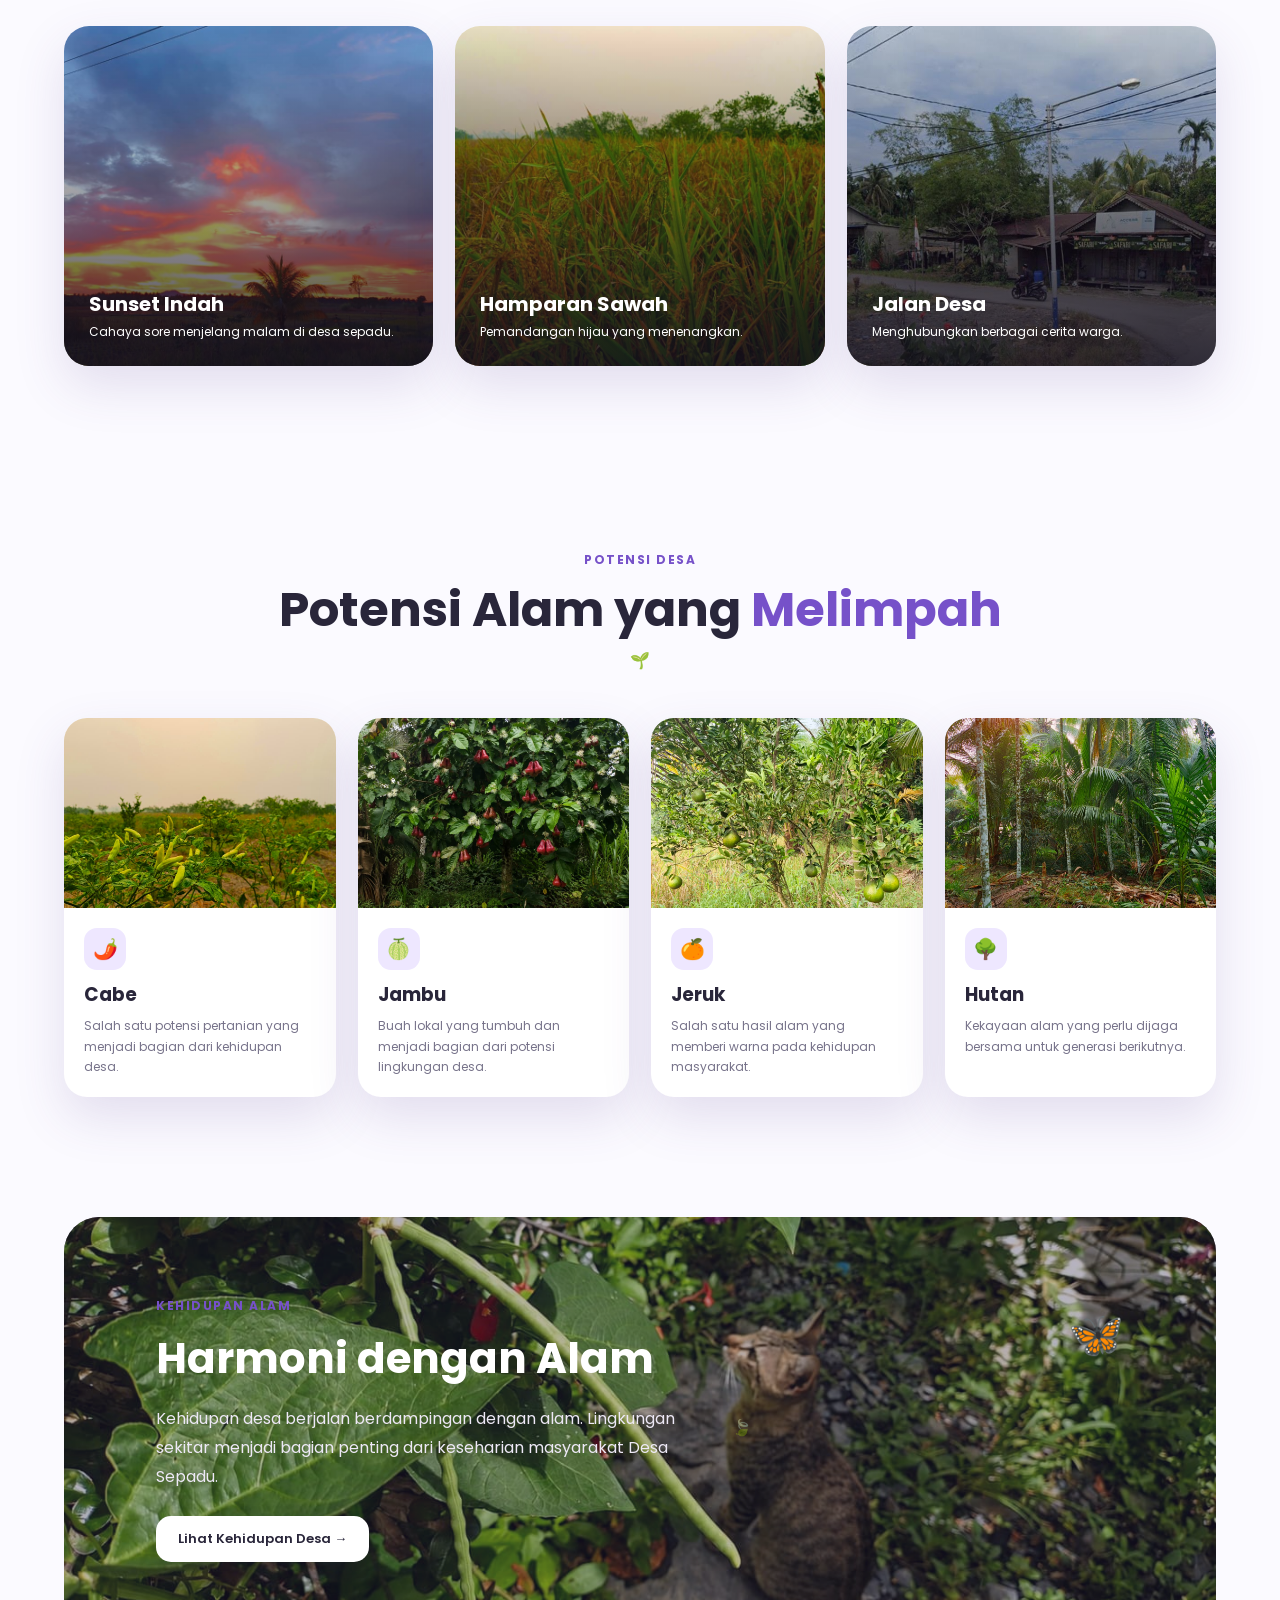
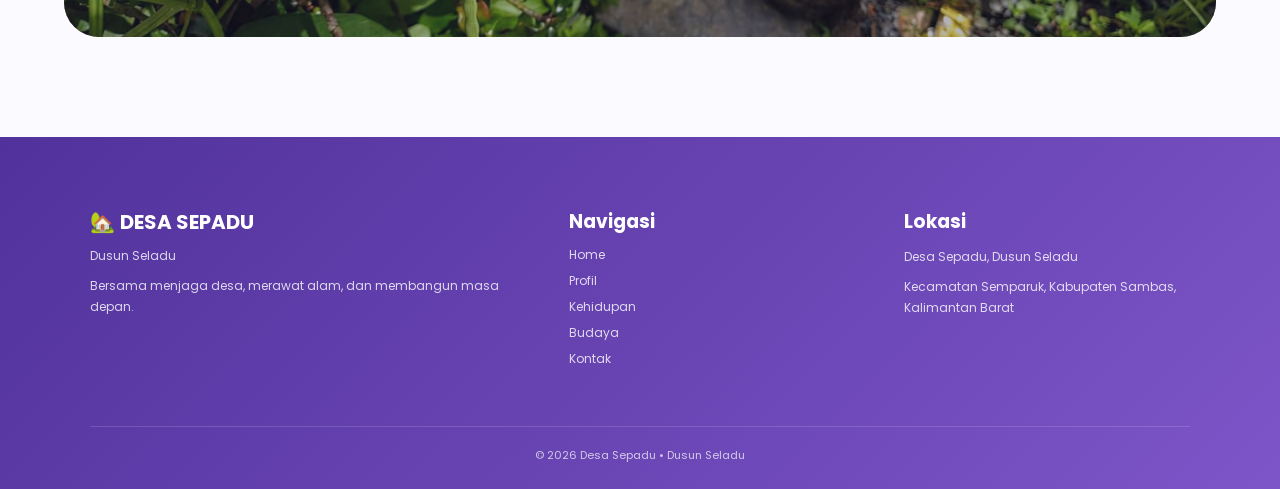
==== commit fd19ab74: "Add files via upload" ====
--- a/index.html
+++ b/index.html
@@ -10,6 +10,8 @@
         content="Website profil dan promosi Desa Sepadu, Dusun Seladu, Kecamatan Semparuk, Kabupaten Sambas, Kalimantan Barat.">
 
     <link rel="stylesheet" href="style.css">
+    <link rel="icon" type="image/png" href="favicon.png">
+
 </head>
 
 <body data-page="home">
@@ -30,6 +32,8 @@
             <a href="kehidupan.html">Kehidupan</a>
             <a href="budaya.html">Budaya</a>
             <a href="kontak.html">Kontak</a>
+            <a href="admin.html">Admin</a>
+
         </nav>
 
         <button class="menu-toggle" id="menuToggle">☰</button>
@@ -284,87 +288,7 @@
         <div class="nature-decor">🦋</div>
         <div class="nature-leaf">🍃</div>
     </section>
-<!-- ================= ADUAN MASYARAKAT ================= -->
-<section class="section aduan-section" id="aduan">
-
-    <div class="section-heading reveal">
-        <span class="section-label">ADUAN MASYARAKAT</span>
-
-        <h2>
-            Sampaikan Aduan<br>
-            <span>untuk Desa Sepadu</span>
-        </h2>
-
-        <p>
-            Sampaikan kritik, saran, atau laporan mengenai
-            lingkungan dan pelayanan desa melalui formulir berikut.
-        </p>
-
-        <div class="heading-line">🌿</div>
-    </div>
-
-    <div class="aduan-card reveal">
-
-        <form id="aduanForm">
-
-            <div class="form-group">
-                <label for="nama">Nama</label>
-                <input
-                    type="text"
-                    id="nama"
-                    name="nama"
-                    placeholder="Masukkan nama kamu"
-                    required>
-            </div>
-
-            <div class="form-group">
-                <label for="kategori">Kategori Aduan</label>
-                <select
-                    id="kategori"
-                    name="kategori"
-                    required>
-
-                    <option value="">Pilih kategori</option>
-                    <option value="Infrastruktur">Infrastruktur</option>
-                    <option value="Lingkungan">Lingkungan</option>
-                    <option value="Pelayanan">Pelayanan</option>
-                    <option value="Kebersihan">Kebersihan</option>
-                    <option value="Lainnya">Lainnya</option>
-
-                </select>
-            </div>
-
-            <div class="form-group">
-                <label for="judul">Judul Aduan</label>
-                <input
-                    type="text"
-                    id="judul"
-                    name="judul"
-                    placeholder="Contoh: Jalan desa rusak"
-                    required>
-            </div>
-
-            <div class="form-group">
-                <label for="isi_aduan">Isi Aduan</label>
-                <textarea
-                    id="isi_aduan"
-                    name="isi_aduan"
-                    rows="5"
-                    placeholder="Tuliskan aduan atau saran kamu..."
-                    required></textarea>
-            </div>
-
-            <button type="submit" class="btn btn-primary">
-                Kirim Aduan →
-            </button>
-
-            <p id="aduanMessage"></p>
-
-        </form>
-
-    </div>
-
-</section>
+
 
     <!-- ================= FOOTER ================= -->
     <footer class="footer">
@@ -424,4 +348,4 @@
 
     <script src="script.js"></script>
 </body>
-</html>
+</html>
--- a/style.css
+++ b/style.css
@@ -1712,4 +1712,531 @@
     .page-title {
         padding: 70px 20px 0;
     }
-}+}
+/* =====================================================
+   ADUAN MASYARAKAT
+===================================================== */
+
+.aduan-section {
+    width: 100%;
+    max-width: 100%;
+    padding: 100px 7% 120px;
+
+    background:
+        radial-gradient(
+            circle at 10% 20%,
+            rgba(169, 139, 234, .18),
+            transparent 30%
+        ),
+        radial-gradient(
+            circle at 90% 80%,
+            rgba(255, 229, 210, .35),
+            transparent 30%
+        ),
+        #fbfaff;
+}
+
+/* Judul */
+
+.aduan-section .section-heading {
+    max-width: 800px;
+    margin: 0 auto 45px;
+}
+
+.aduan-section .section-heading h2 {
+    font-size: clamp(35px, 5vw, 58px);
+    line-height: 1.15;
+}
+
+.aduan-section .section-heading p {
+    max-width: 650px;
+    margin: 18px auto 0;
+
+    color: var(--muted);
+
+    font-size: 14px;
+    line-height: 1.8;
+}
+
+
+/* =====================================================
+   CARD FORM
+===================================================== */
+
+.aduan-card {
+    position: relative;
+
+    width: min(800px, 100%);
+
+    margin: 0 auto;
+
+    padding: 42px;
+
+    background: rgba(255, 255, 255, .88);
+
+    border: 1px solid rgba(118, 81, 201, .10);
+
+    border-radius: 30px;
+
+    box-shadow:
+        0 25px 70px rgba(89, 61, 139, .14);
+
+    backdrop-filter: blur(15px);
+
+    overflow: hidden;
+}
+
+
+/* Dekorasi bulat */
+
+.aduan-card::before {
+    content: "";
+
+    position: absolute;
+
+    width: 180px;
+    height: 180px;
+
+    top: -100px;
+    right: -70px;
+
+    background: var(--lavender);
+
+    border-radius: 50%;
+
+    opacity: .7;
+
+    pointer-events: none;
+}
+
+.aduan-card::after {
+    content: "🌿";
+
+    position: absolute;
+
+    top: 22px;
+    right: 30px;
+
+    font-size: 30px;
+
+    opacity: .65;
+
+    pointer-events: none;
+}
+
+
+/* =====================================================
+   FORM
+===================================================== */
+
+.aduan-card form {
+    position: relative;
+    z-index: 2;
+
+    width: 100%;
+}
+
+.form-group {
+    margin-bottom: 22px;
+}
+
+.form-group label {
+    display: block;
+
+    margin-bottom: 8px;
+
+    color: var(--text);
+
+    font-size: 13px;
+    font-weight: 600;
+}
+
+
+/* Input + Select + Textarea */
+
+.form-group input,
+.form-group select,
+.form-group textarea {
+
+    width: 100%;
+
+    padding: 14px 16px;
+
+    border: 1px solid #e5e0ef;
+
+    border-radius: 14px;
+
+    outline: none;
+
+    background: #fbfaff;
+
+    color: var(--text);
+
+    font-family: "Poppins", sans-serif;
+
+    font-size: 13px;
+
+    transition:
+        border .3s ease,
+        box-shadow .3s ease,
+        background .3s ease;
+}
+
+
+/* Input dan select */
+
+.form-group input,
+.form-group select {
+    height: 52px;
+}
+
+
+/* Textarea */
+
+.form-group textarea {
+    min-height: 160px;
+
+    resize: vertical;
+
+    line-height: 1.7;
+}
+
+
+/* Placeholder */
+
+.form-group input::placeholder,
+.form-group textarea::placeholder {
+    color: #aaa5b6;
+}
+
+
+/* Focus */
+
+.form-group input:focus,
+.form-group select:focus,
+.form-group textarea:focus {
+
+    border-color: var(--primary);
+
+    background: white;
+
+    box-shadow:
+        0 0 0 4px rgba(118, 81, 201, .10);
+}
+/* =========================================================
+   FIX FINAL - FORM ADUAN DESA SEPADU
+========================================================= */
+
+section.aduan-section {
+    display: block !important;
+
+    width: 100% !important;
+    max-width: none !important;
+
+    margin: 0 !important;
+
+    padding: 90px 7% 100px !important;
+
+    background: linear-gradient(
+        180deg,
+        #f7f3ff 0%,
+        #ffffff 100%
+    ) !important;
+}
+
+
+/* HEADER */
+
+section.aduan-section .section-heading {
+    display: block !important;
+
+    width: 100% !important;
+    max-width: 800px !important;
+
+    margin: 0 auto 45px !important;
+
+    text-align: center !important;
+}
+
+section.aduan-section .section-heading h2 {
+    font-size: clamp(32px, 4vw, 48px) !important;
+
+    line-height: 1.2 !important;
+
+    margin: 0 !important;
+}
+
+section.aduan-section .section-heading h2 span {
+    color: #7651c9 !important;
+}
+
+section.aduan-section .section-heading > p {
+    display: block !important;
+
+    max-width: 650px !important;
+
+    margin: 18px auto !important;
+
+    color: #77738a !important;
+
+    font-size: 13px !important;
+
+    line-height: 1.8 !important;
+}
+
+
+/* =========================================================
+   CARD
+========================================================= */
+
+section.aduan-section .aduan-card {
+    display: block !important;
+
+    width: 800px !important;
+    max-width: 100% !important;
+
+    min-height: 0 !important;
+
+    margin: 0 auto !important;
+
+    padding: 40px !important;
+
+    background: #ffffff !important;
+
+    border: 1px solid #eee7ff !important;
+
+    border-radius: 28px !important;
+
+    box-shadow:
+        0 20px 50px rgba(89,61,139,.15) !important;
+
+    overflow: hidden !important;
+
+    position: relative !important;
+}
+
+
+/* FORM */
+
+section.aduan-section .aduan-card form {
+    display: block !important;
+
+    width: 100% !important;
+
+    margin: 0 !important;
+}
+
+
+/* GROUP */
+
+section.aduan-section .form-group {
+    display: block !important;
+
+    width: 100% !important;
+
+    margin: 0 0 20px 0 !important;
+
+    padding: 0 !important;
+}
+
+
+/* LABEL */
+
+section.aduan-section .form-group label {
+    display: block !important;
+
+    width: 100% !important;
+
+    margin: 0 0 8px 0 !important;
+
+    color: #29263a !important;
+
+    font-family: "Poppins", sans-serif !important;
+
+    font-size: 13px !important;
+
+    font-weight: 600 !important;
+}
+
+
+/* INPUT / SELECT / TEXTAREA */
+
+section.aduan-section .form-group input,
+section.aduan-section .form-group select,
+section.aduan-section .form-group textarea {
+
+    display: block !important;
+
+    width: 100% !important;
+
+    max-width: 100% !important;
+
+    margin: 0 !important;
+
+    padding: 14px 16px !important;
+
+    border: 1px solid #e4deed !important;
+
+    border-radius: 13px !important;
+
+    outline: none !important;
+
+    background: #fbfaff !important;
+
+    color: #29263a !important;
+
+    font-family: "Poppins", sans-serif !important;
+
+    font-size: 13px !important;
+
+    box-shadow: none !important;
+
+    transition: .3s ease !important;
+}
+
+
+/* INPUT */
+
+section.aduan-section .form-group input,
+section.aduan-section .form-group select {
+
+    height: 52px !important;
+}
+
+
+/* TEXTAREA */
+
+section.aduan-section .form-group textarea {
+
+    height: auto !important;
+
+    min-height: 150px !important;
+
+    resize: vertical !important;
+
+    line-height: 1.7 !important;
+}
+
+
+/* FOCUS */
+
+section.aduan-section .form-group input:focus,
+section.aduan-section .form-group select:focus,
+section.aduan-section .form-group textarea:focus {
+
+    border-color: #7651c9 !important;
+
+    background: #ffffff !important;
+
+    box-shadow:
+        0 0 0 4px rgba(118,81,201,.10) !important;
+}
+
+
+/* BUTTON */
+
+section.aduan-section .aduan-card button[type="submit"] {
+
+    display: flex !important;
+
+    align-items: center !important;
+
+    justify-content: center !important;
+
+    width: 100% !important;
+
+    height: 52px !important;
+
+    margin: 5px 0 0 0 !important;
+
+    padding: 0 20px !important;
+
+    border: none !important;
+
+    border-radius: 15px !important;
+
+    background: linear-gradient(
+        135deg,
+        #7651c9,
+        #a98bea
+    ) !important;
+
+    color: #ffffff !important;
+
+    font-family: "Poppins", sans-serif !important;
+
+    font-size: 13px !important;
+
+    font-weight: 600 !important;
+
+    cursor: pointer !important;
+
+    box-shadow:
+        0 12px 25px rgba(118,81,201,.25) !important;
+
+    transition: .3s ease !important;
+}
+
+section.aduan-section .aduan-card button[type="submit"]:hover {
+
+    transform: translateY(-3px) !important;
+
+    box-shadow:
+        0 17px 32px rgba(118,81,201,.35) !important;
+}
+
+
+/* MESSAGE */
+
+section.aduan-section #aduanMessage {
+
+    display: block !important;
+
+    width: 100% !important;
+
+    margin: 15px 0 0 0 !important;
+
+    text-align: center !important;
+
+    color: #7651c9 !important;
+
+    font-size: 13px !important;
+}
+
+
+/* =========================================================
+   HP
+========================================================= */
+
+@media (max-width: 600px) {
+
+    section.aduan-section {
+
+        padding: 65px 5% 75px !important;
+    }
+
+    section.aduan-section .section-heading h2 {
+
+        font-size: 32px !important;
+    }
+
+    section.aduan-section .aduan-card {
+
+        width: 100% !important;
+
+        padding: 25px 20px !important;
+
+        border-radius: 23px !important;
+    }
+
+    section.aduan-section .form-group input,
+    section.aduan-section .form-group select {
+
+        height: 50px !important;
+    }
+
+    section.aduan-section .form-group textarea {
+
+        min-height: 140px !important;
+    }
+}
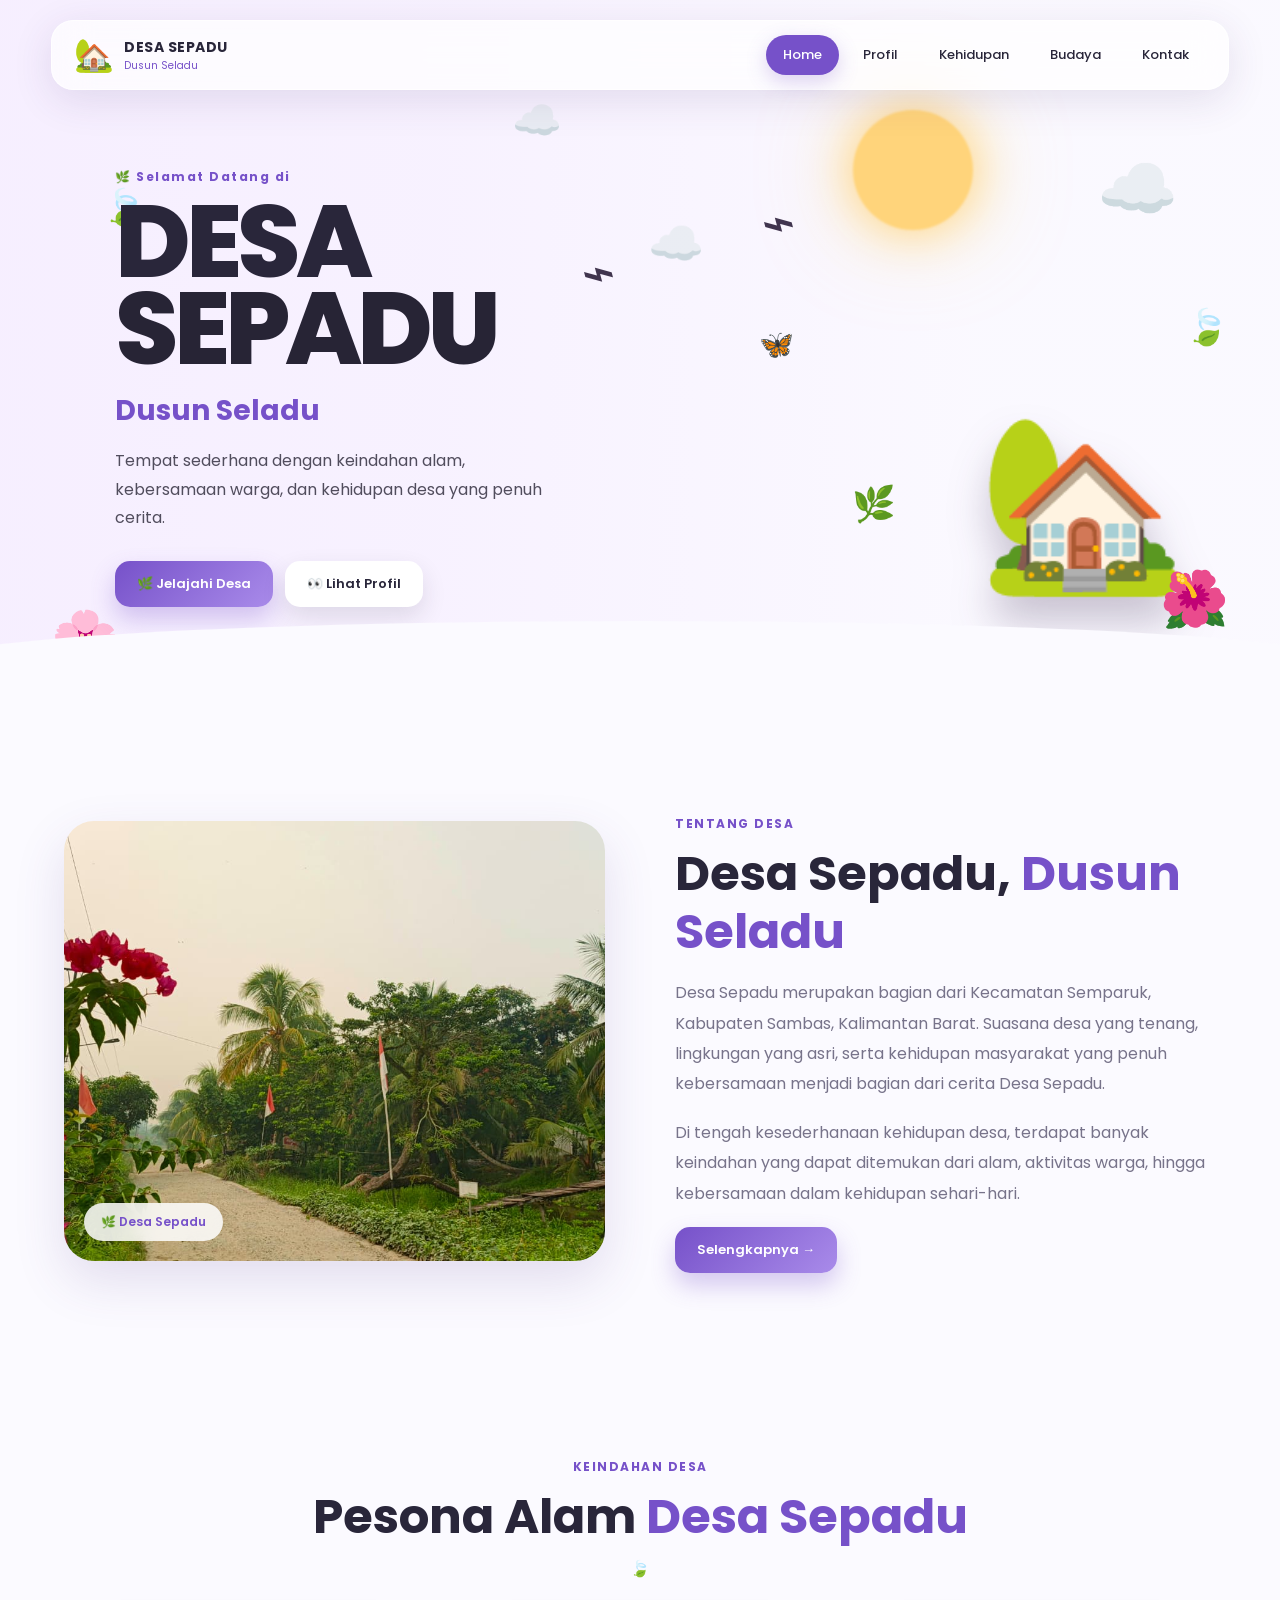
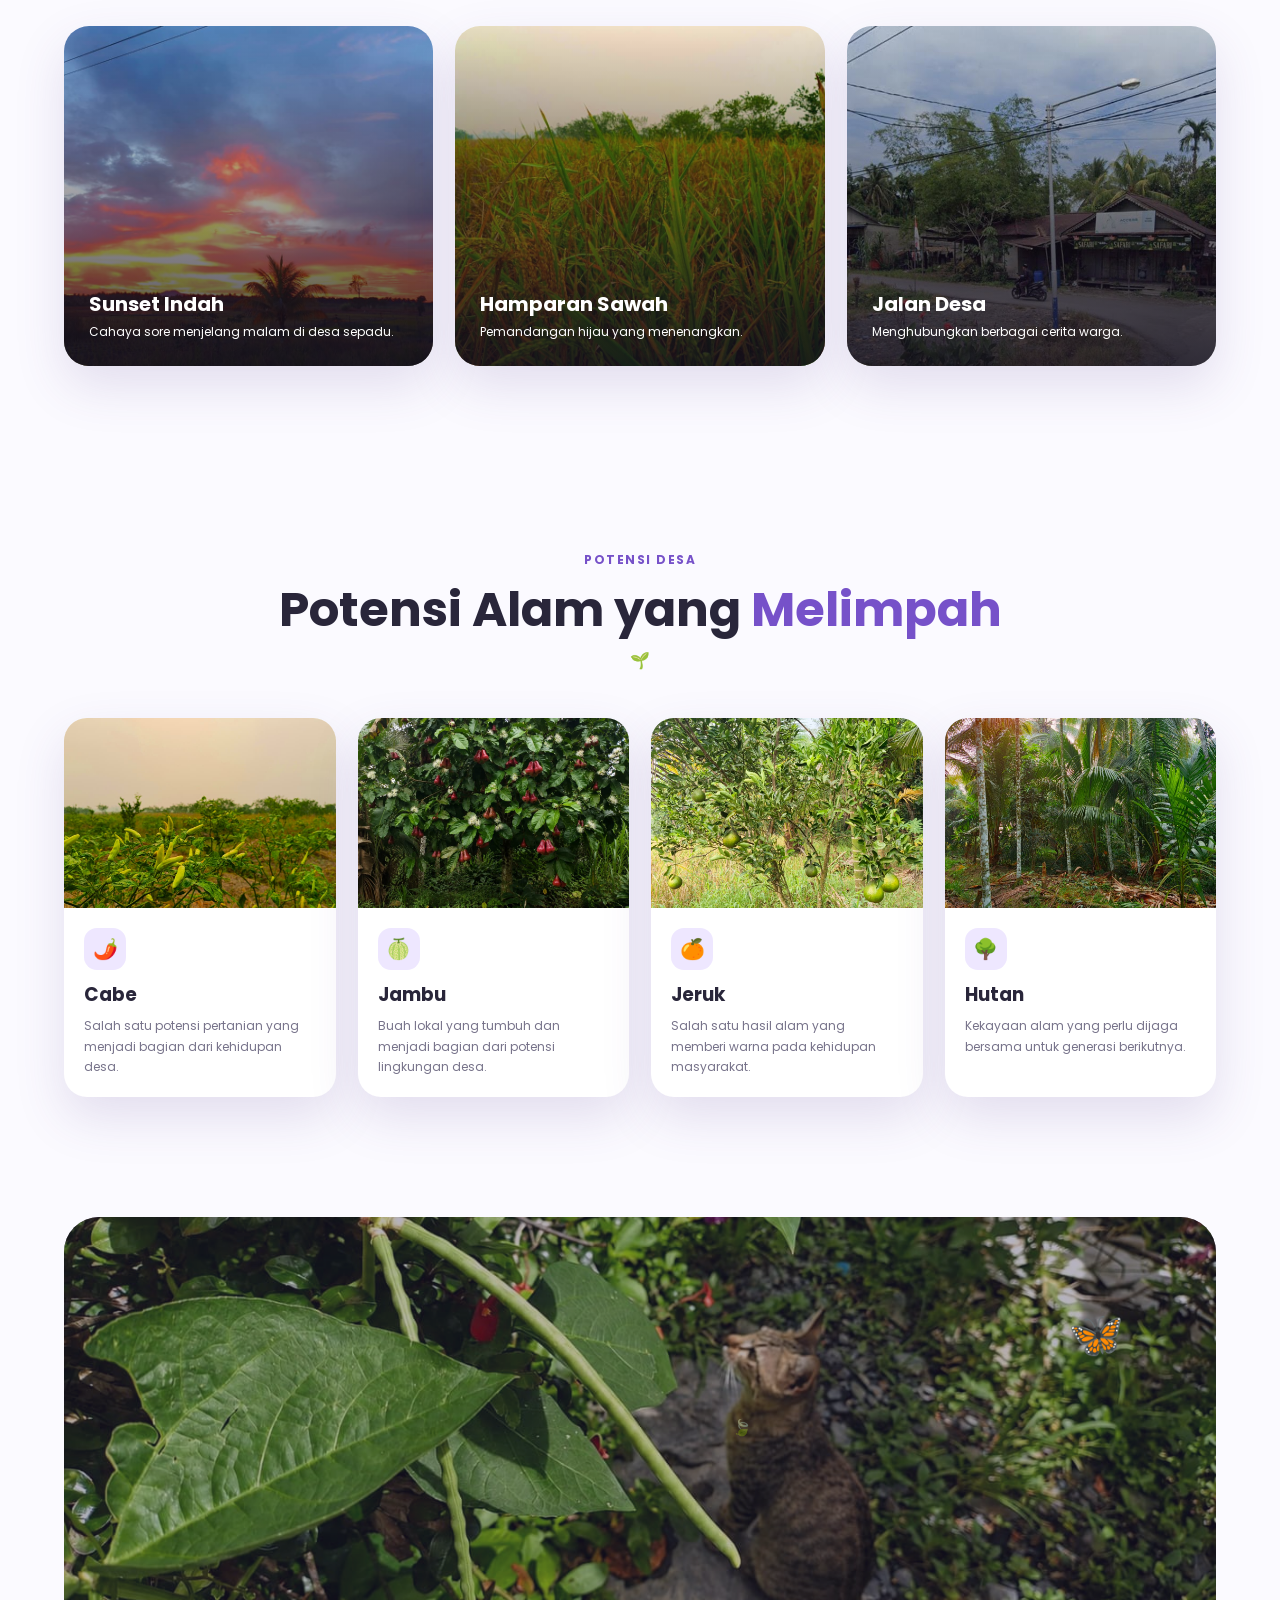
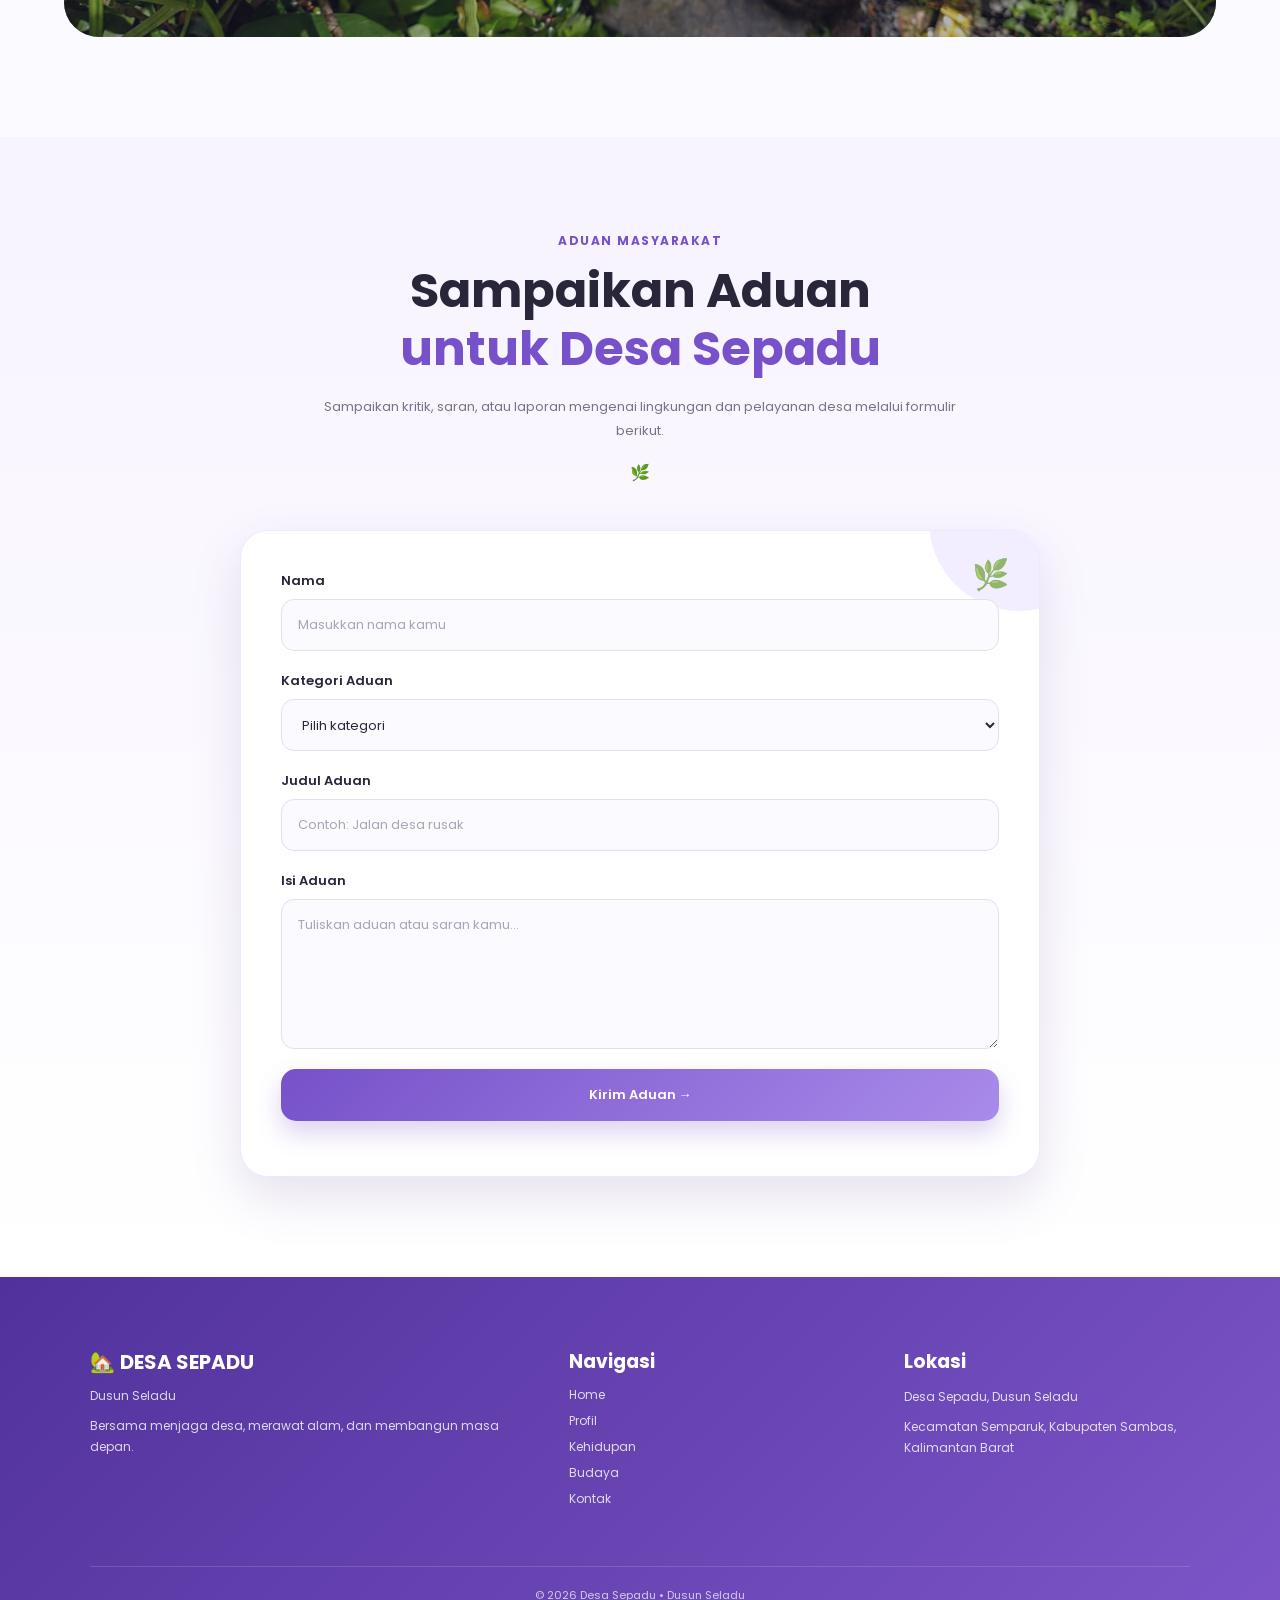
==== commit 22a503fb: "Add files via upload" ====
--- a/index.html
+++ b/index.html
@@ -10,8 +10,6 @@
         content="Website profil dan promosi Desa Sepadu, Dusun Seladu, Kecamatan Semparuk, Kabupaten Sambas, Kalimantan Barat.">
 
     <link rel="stylesheet" href="style.css">
-    <link rel="icon" type="image/png" href="favicon.png">
-
 </head>
 
 <body data-page="home">
@@ -32,8 +30,6 @@
             <a href="kehidupan.html">Kehidupan</a>
             <a href="budaya.html">Budaya</a>
             <a href="kontak.html">Kontak</a>
-            <a href="admin.html">Admin</a>
-
         </nav>
 
         <button class="menu-toggle" id="menuToggle">☰</button>
@@ -288,7 +284,87 @@
         <div class="nature-decor">🦋</div>
         <div class="nature-leaf">🍃</div>
     </section>
-
+<!-- ================= ADUAN MASYARAKAT ================= -->
+<section class="section aduan-section" id="aduan">
+
+    <div class="section-heading reveal">
+        <span class="section-label">ADUAN MASYARAKAT</span>
+
+        <h2>
+            Sampaikan Aduan<br>
+            <span>untuk Desa Sepadu</span>
+        </h2>
+
+        <p>
+            Sampaikan kritik, saran, atau laporan mengenai
+            lingkungan dan pelayanan desa melalui formulir berikut.
+        </p>
+
+        <div class="heading-line">🌿</div>
+    </div>
+
+    <div class="aduan-card reveal">
+
+        <form id="aduanForm">
+
+            <div class="form-group">
+                <label for="nama">Nama</label>
+                <input
+                    type="text"
+                    id="nama"
+                    name="nama"
+                    placeholder="Masukkan nama kamu"
+                    required>
+            </div>
+
+            <div class="form-group">
+                <label for="kategori">Kategori Aduan</label>
+                <select
+                    id="kategori"
+                    name="kategori"
+                    required>
+
+                    <option value="">Pilih kategori</option>
+                    <option value="Infrastruktur">Infrastruktur</option>
+                    <option value="Lingkungan">Lingkungan</option>
+                    <option value="Pelayanan">Pelayanan</option>
+                    <option value="Kebersihan">Kebersihan</option>
+                    <option value="Lainnya">Lainnya</option>
+
+                </select>
+            </div>
+
+            <div class="form-group">
+                <label for="judul">Judul Aduan</label>
+                <input
+                    type="text"
+                    id="judul"
+                    name="judul"
+                    placeholder="Contoh: Jalan desa rusak"
+                    required>
+            </div>
+
+            <div class="form-group">
+                <label for="isi_aduan">Isi Aduan</label>
+                <textarea
+                    id="isi_aduan"
+                    name="isi_aduan"
+                    rows="5"
+                    placeholder="Tuliskan aduan atau saran kamu..."
+                    required></textarea>
+            </div>
+
+            <button type="submit" class="btn btn-primary">
+                Kirim Aduan →
+            </button>
+
+            <p id="aduanMessage"></p>
+
+        </form>
+
+    </div>
+
+</section>
 
     <!-- ================= FOOTER ================= -->
     <footer class="footer">
@@ -348,4 +424,4 @@
 
     <script src="script.js"></script>
 </body>
-</html>+</html>
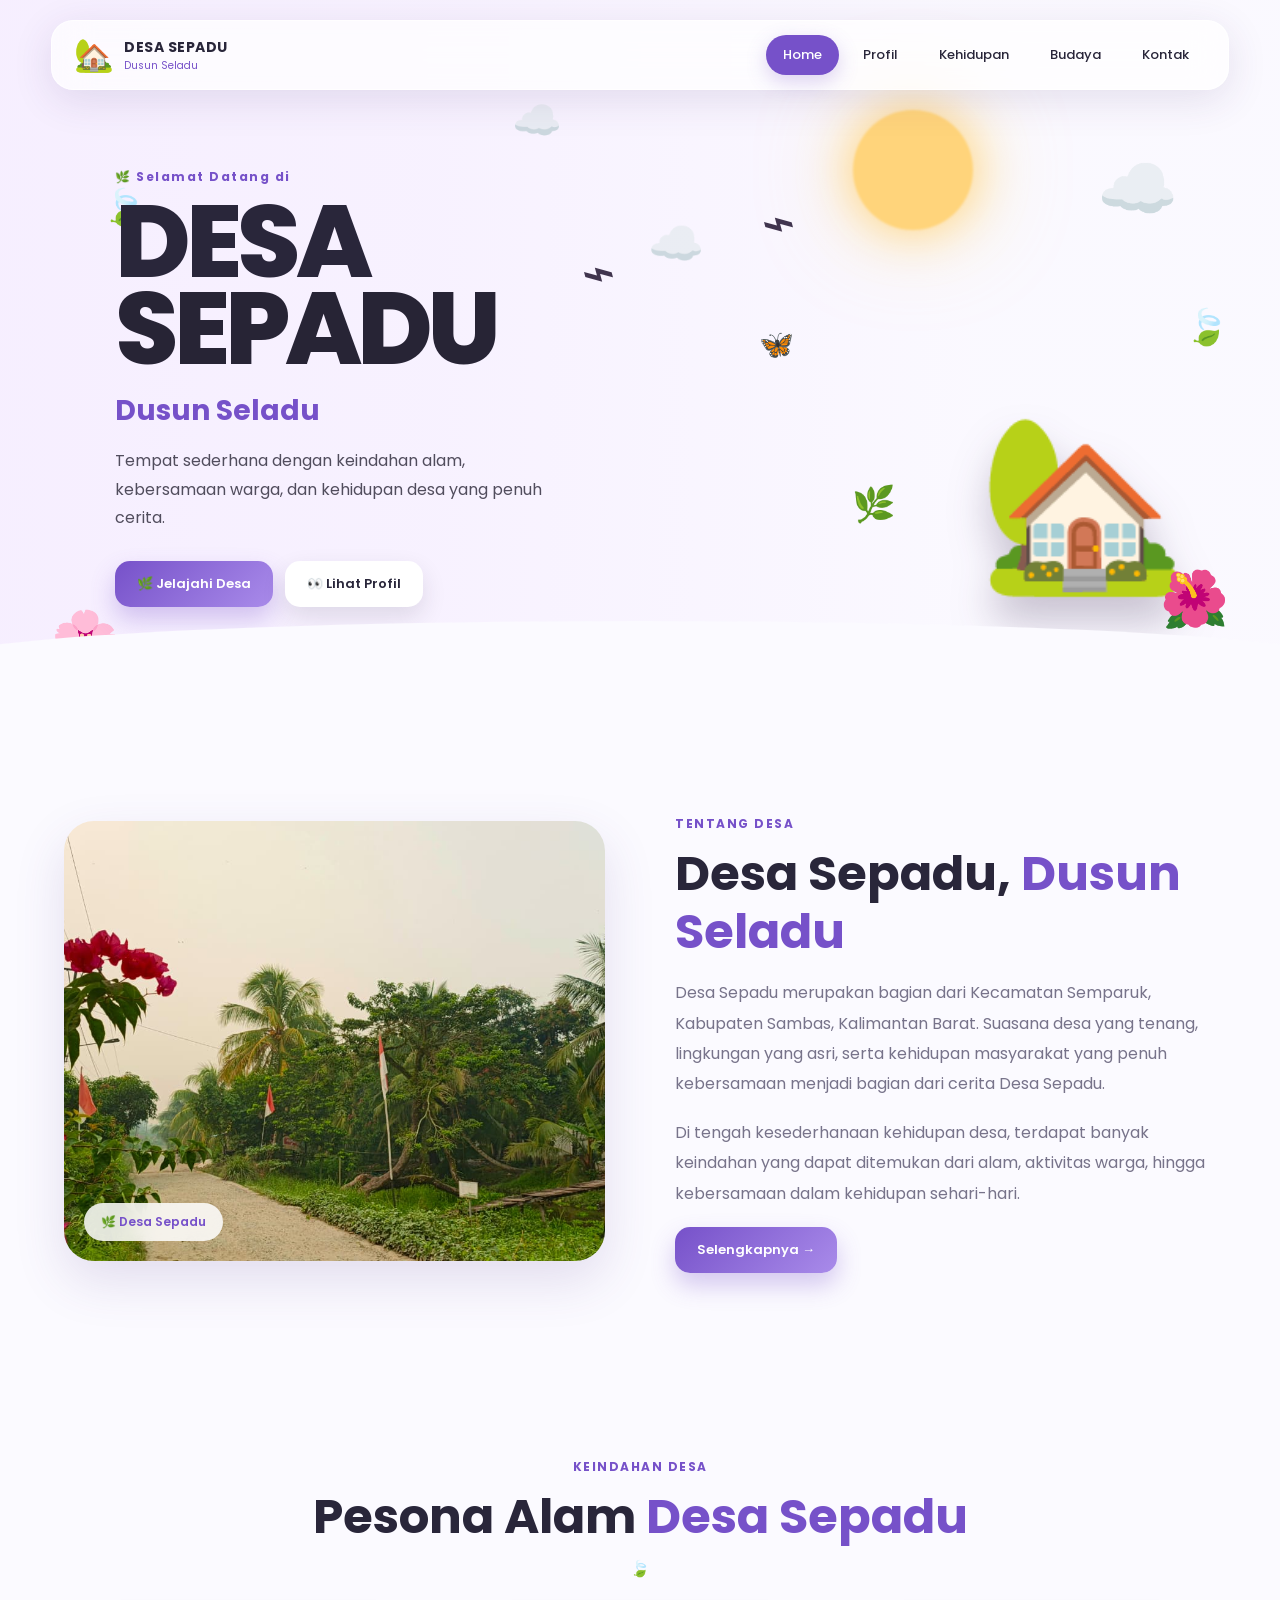
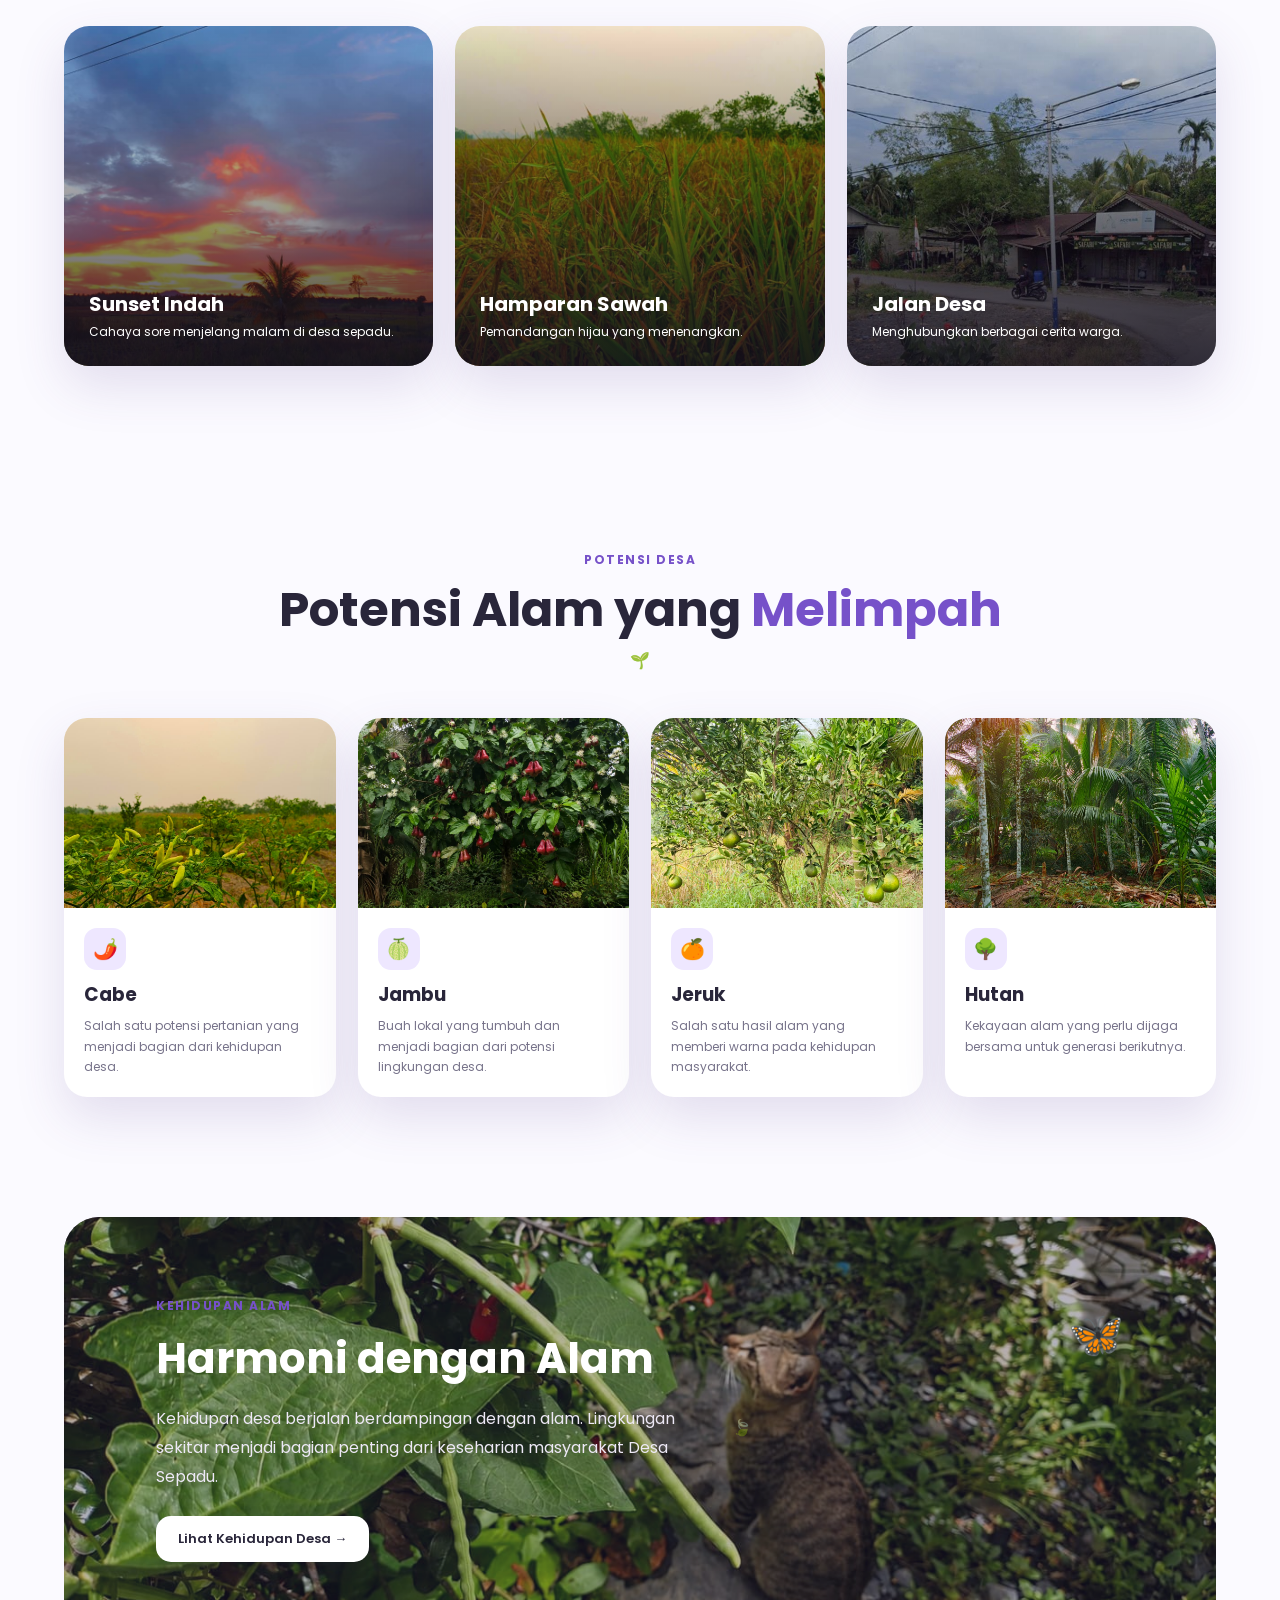
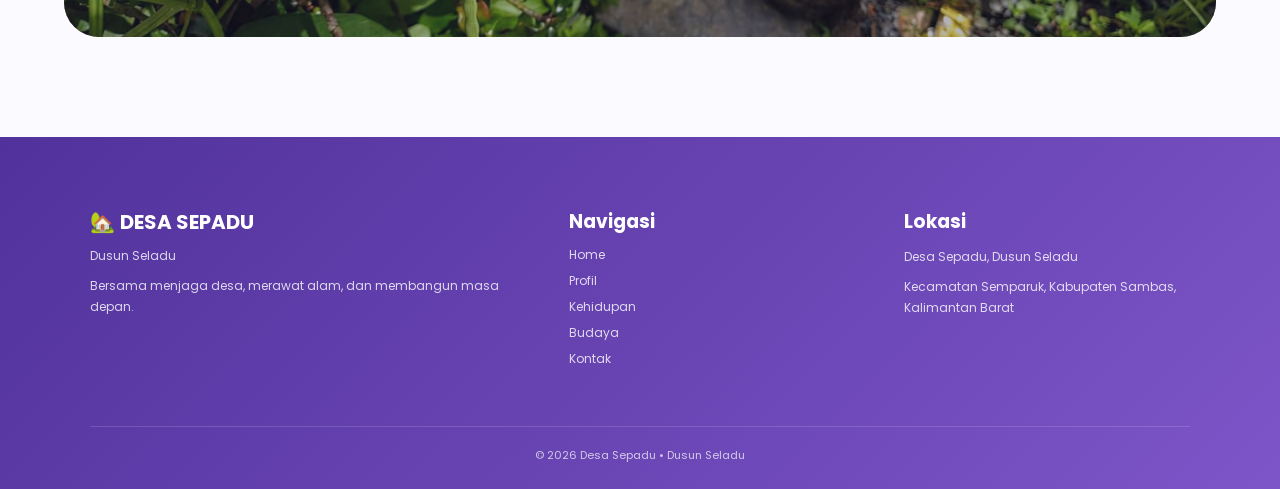
==== commit 6cf71bb1: "Add files via upload" ====
--- a/index.html
+++ b/index.html
@@ -1,427 +1,348 @@
-<!DOCTYPE html>
-<html lang="id">
-<head>
-    <meta charset="UTF-8">
-    <meta name="viewport" content="width=device-width, initial-scale=1.0">
-
-    <title>Desa Sepadu | Dusun Seladu</title>
-
-    <meta name="description"
-        content="Website profil dan promosi Desa Sepadu, Dusun Seladu, Kecamatan Semparuk, Kabupaten Sambas, Kalimantan Barat.">
-
-    <link rel="stylesheet" href="style.css">
-</head>
-
-<body data-page="home">
-
-    <!-- ================= NAVBAR ================= -->
-    <header class="navbar" id="navbar">
-        <a href="index.html" class="brand">
-            <span class="brand-icon">🏡</span>
-            <span>
-                <strong>DESA SEPADU</strong>
-                <small>Dusun Seladu</small>
-            </span>
-        </a>
-
-        <nav class="nav-menu" id="navMenu">
-            <a href="index.html" class="active">Home</a>
-            <a href="profil.html">Profil</a>
-            <a href="kehidupan.html">Kehidupan</a>
-            <a href="budaya.html">Budaya</a>
-            <a href="kontak.html">Kontak</a>
-        </nav>
-
-        <button class="menu-toggle" id="menuToggle">☰</button>
-    </header>
-
-
-    <!-- ================= HERO ================= -->
-    <section class="hero">
-
-        <div class="hero-background"></div>
-
-        <div class="sun"></div>
-
-        <div class="cloud cloud-1">☁️</div>
-        <div class="cloud cloud-2">☁️</div>
-        <div class="cloud cloud-3">☁️</div>
-
-        <div class="bird bird-1">⌁</div>
-        <div class="bird bird-2">⌁</div>
-
-        <div class="floating-leaf leaf-1">🍃</div>
-        <div class="floating-leaf leaf-2">🌿</div>
-        <div class="floating-leaf leaf-3">🍃</div>
-
-        <div class="hero-content reveal">
-            <span class="hero-label">🌿 Selamat Datang di</span>
-
-            <h1>
-                DESA
-                <span>SEPADU</span>
-            </h1>
-
-            <h2>Dusun Seladu</h2>
-
-            <p>
-                Tempat sederhana dengan keindahan alam,
-                kebersamaan warga, dan kehidupan desa
-                yang penuh cerita.
-            </p>
-
-            <div class="hero-buttons">
-                <a href="#tentang" class="btn btn-primary">
-                    🌿 Jelajahi Desa
-                </a>
-
-                <a href="profil.html" class="btn btn-light">
-                    👀 Lihat Profil
-                </a>
-            </div>
-        </div>
-
-        <div class="hero-house parallax">
-            <div class="house">🏡</div>
-        </div>
-
-        <div class="flower flower-1">🌸</div>
-        <div class="flower flower-2">🌺</div>
-        <div class="butterfly">🦋</div>
-
-        <div class="hero-wave"></div>
-    </section>
-
-
-    <!-- ================= TENTANG ================= -->
-    <section class="section about" id="tentang">
-
-        <div class="about-image reveal-left">
-            <img src="suasana.jpeg"
-                 alt="Suasana Desa Sepadu"
-                 loading="lazy">
-
-            <div class="image-badge">
-                🌿 Desa Sepadu
-            </div>
-        </div>
-
-        <div class="about-text reveal-right">
-
-            <span class="section-label">TENTANG DESA</span>
-
-            <h2>
-                Desa Sepadu,
-                <span>Dusun Seladu</span>
-            </h2>
-
-            <p>
-                Desa Sepadu merupakan bagian dari Kecamatan Semparuk,
-                Kabupaten Sambas, Kalimantan Barat. Suasana desa yang
-                tenang, lingkungan yang asri, serta kehidupan masyarakat
-                yang penuh kebersamaan menjadi bagian dari cerita Desa Sepadu.
-            </p>
-
-            <p>
-                Di tengah kesederhanaan kehidupan desa, terdapat banyak
-                keindahan yang dapat ditemukan dari alam, aktivitas warga,
-                hingga kebersamaan dalam kehidupan sehari-hari.
-            </p>
-
-            <a href="profil.html" class="btn btn-primary">
-                Selengkapnya →
-            </a>
-        </div>
-    </section>
-
-
-    <!-- ================= KEINDAHAN ================= -->
-    <section class="section">
-
-        <div class="section-heading reveal">
-            <span class="section-label">KEINDAHAN DESA</span>
-
-            <h2>
-                Pesona Alam <span>Desa Sepadu</span>
-            </h2>
-
-            <div class="heading-line">🍃</div>
-        </div>
-
-        <div class="beauty-grid">
-
-            <article class="photo-card reveal tilt-card">
-                <img src="sunset.jpeg"
-                     alt="Sunset Desa Sepadu"
-                     loading="lazy">
-
-                <div class="photo-overlay">
-                    <h3>Sunset Indah</h3>
-                    <p>Cahaya sore menjelang malam di desa sepadu.</p>
-                </div>
-            </article>
-
-            <article class="photo-card reveal tilt-card">
-                <img src="sawah.jpeg"
-                     alt="Sawah Desa Sepadu"
-                     loading="lazy">
-
-                <div class="photo-overlay">
-                    <h3>Hamparan Sawah</h3>
-                    <p>Pemandangan hijau yang menenangkan.</p>
-                </div>
-            </article>
-
-            <article class="photo-card reveal tilt-card">
-                <img src="jalan.jpeg"
-                     alt="Jalan Desa Sepadu"
-                     loading="lazy">
-
-                <div class="photo-overlay">
-                    <h3>Jalan Desa</h3>
-                    <p>Menghubungkan berbagai cerita warga.</p>
-                </div>
-            </article>
-
-        </div>
-    </section>
-
-
-    <!-- ================= POTENSI ================= -->
-    <section class="section potential-section">
-
-        <div class="section-heading reveal">
-            <span class="section-label">POTENSI DESA</span>
-
-            <h2>
-                Potensi Alam yang <span>Melimpah</span>
-            </h2>
-
-            <div class="heading-line">🌱</div>
-        </div>
-
-        <div class="potential-grid">
-
-            <article class="potential-card reveal tilt-card">
-                <img src="cabe.jpg" alt="Cabe">
-
-                <div>
-                    <span class="card-icon">🌶️</span>
-                    <h3>Cabe</h3>
-                    <p>
-                        Salah satu potensi pertanian yang
-                        menjadi bagian dari kehidupan desa.
-                    </p>
-                </div>
-            </article>
-
-            <article class="potential-card reveal tilt-card">
-                <img src="jambu.jpeg" alt="Jambu">
-
-                <div>
-                    <span class="card-icon">🍈</span>
-                    <h3>Jambu</h3>
-                    <p>
-                        Buah lokal yang tumbuh dan menjadi
-                        bagian dari potensi lingkungan desa.
-                    </p>
-                </div>
-            </article>
-
-            <article class="potential-card reveal tilt-card">
-                <img src="jeruk.jpeg" alt="Jeruk">
-
-                <div>
-                    <span class="card-icon">🍊</span>
-                    <h3>Jeruk</h3>
-                    <p>
-                        Salah satu hasil alam yang memberi
-                        warna pada kehidupan masyarakat.
-                    </p>
-                </div>
-            </article>
-
-            <article class="potential-card reveal tilt-card">
-                <img src="hutan.jpeg" alt="Hutan">
-
-                <div>
-                    <span class="card-icon">🌳</span>
-                    <h3>Hutan</h3>
-                    <p>
-                        Kekayaan alam yang perlu dijaga
-                        bersama untuk generasi berikutnya.
-                    </p>
-                </div>
-            </article>
-
-        </div>
-    </section>
-
-
-    <!-- ================= ALAM ================= -->
-    <section class="nature-banner">
-
-        <div class="nature-content reveal">
-            <span class="section-label">KEHIDUPAN ALAM</span>
-
-            <h2>Harmoni dengan Alam</h2>
-
-            <p>
-                Kehidupan desa berjalan berdampingan dengan alam.
-                Lingkungan sekitar menjadi bagian penting dari
-                keseharian masyarakat Desa Sepadu.
-            </p>
-
-            <a href="kehidupan.html" class="btn btn-light">
-                Lihat Kehidupan Desa →
-            </a>
-        </div>
-
-        <img src="hewan.jpeg"
-             alt="Hewan di lingkungan desa"
-             loading="lazy">
-
-        <div class="nature-decor">🦋</div>
-        <div class="nature-leaf">🍃</div>
-    </section>
-<!-- ================= ADUAN MASYARAKAT ================= -->
-<section class="section aduan-section" id="aduan">
-
-    <div class="section-heading reveal">
-        <span class="section-label">ADUAN MASYARAKAT</span>
-
-        <h2>
-            Sampaikan Aduan<br>
-            <span>untuk Desa Sepadu</span>
-        </h2>
-
-        <p>
-            Sampaikan kritik, saran, atau laporan mengenai
-            lingkungan dan pelayanan desa melalui formulir berikut.
-        </p>
-
-        <div class="heading-line">🌿</div>
-    </div>
-
-    <div class="aduan-card reveal">
-
-        <form id="aduanForm">
-
-            <div class="form-group">
-                <label for="nama">Nama</label>
-                <input
-                    type="text"
-                    id="nama"
-                    name="nama"
-                    placeholder="Masukkan nama kamu"
-                    required>
-            </div>
-
-            <div class="form-group">
-                <label for="kategori">Kategori Aduan</label>
-                <select
-                    id="kategori"
-                    name="kategori"
-                    required>
-
-                    <option value="">Pilih kategori</option>
-                    <option value="Infrastruktur">Infrastruktur</option>
-                    <option value="Lingkungan">Lingkungan</option>
-                    <option value="Pelayanan">Pelayanan</option>
-                    <option value="Kebersihan">Kebersihan</option>
-                    <option value="Lainnya">Lainnya</option>
-
-                </select>
-            </div>
-
-            <div class="form-group">
-                <label for="judul">Judul Aduan</label>
-                <input
-                    type="text"
-                    id="judul"
-                    name="judul"
-                    placeholder="Contoh: Jalan desa rusak"
-                    required>
-            </div>
-
-            <div class="form-group">
-                <label for="isi_aduan">Isi Aduan</label>
-                <textarea
-                    id="isi_aduan"
-                    name="isi_aduan"
-                    rows="5"
-                    placeholder="Tuliskan aduan atau saran kamu..."
-                    required></textarea>
-            </div>
-
-            <button type="submit" class="btn btn-primary">
-                Kirim Aduan →
-            </button>
-
-            <p id="aduanMessage"></p>
-
-        </form>
-
-    </div>
-
-</section>
-
-    <!-- ================= FOOTER ================= -->
-    <footer class="footer">
-
-        <div class="footer-wave"></div>
-
-        <div class="footer-content">
-
-            <div>
-                <div class="footer-brand">
-                    🏡 <strong>DESA SEPADU</strong>
-                </div>
-
-                <p>
-                    Dusun Seladu
-                </p>
-
-                <p>
-                    Bersama menjaga desa, merawat alam,
-                    dan membangun masa depan.
-                </p>
-            </div>
-
-            <div>
-                <h3>Navigasi</h3>
-
-                <a href="index.html">Home</a>
-                <a href="profil.html">Profil</a>
-                <a href="kehidupan.html">Kehidupan</a>
-                <a href="budaya.html">Budaya</a>
-                <a href="kontak.html">Kontak</a>
-            </div>
-
-            <div>
-                <h3>Lokasi</h3>
-
-                <p>
-                    Desa Sepadu, Dusun Seladu
-                </p>
-
-                <p>
-                    Kecamatan Semparuk,
-                    Kabupaten Sambas,
-                    Kalimantan Barat
-                </p>
-            </div>
-
-        </div>
-
-        <div class="copyright">
-            © 2026 Desa Sepadu • Dusun Seladu
-        </div>
-    </footer>
-
-
-    <button id="backTop" class="back-top">↑</button>
-
-    <script src="script.js"></script>
-</body>
-</html>
+<!DOCTYPE html>
+<html lang="id">
+<head>
+    <meta charset="UTF-8">
+    <meta name="viewport" content="width=device-width, initial-scale=1.0">
+
+    <title>Desa Sepadu | Dusun Seladu</title>
+
+    <meta name="description"
+        content="Website profil dan promosi Desa Sepadu, Dusun Seladu, Kecamatan Semparuk, Kabupaten Sambas, Kalimantan Barat.">
+
+    <link rel="stylesheet" href="style.css">
+    <link rel="icon" type="image/svg+xml" href="favicon.svg">
+</head>
+
+<body data-page="home">
+
+    <!-- ================= NAVBAR ================= -->
+    <header class="navbar" id="navbar">
+        <a href="index.html" class="brand">
+            <span class="brand-icon">🏡</span>
+            <span>
+                <strong>DESA SEPADU</strong>
+                <small>Dusun Seladu</small>
+            </span>
+        </a>
+
+        <nav class="nav-menu" id="navMenu">
+            <a href="index.html" class="active">Home</a>
+            <a href="profil.html">Profil</a>
+            <a href="kehidupan.html">Kehidupan</a>
+            <a href="budaya.html">Budaya</a>
+            <a href="kontak.html">Kontak</a>
+        </nav>
+
+        <button class="menu-toggle" id="menuToggle">☰</button>
+    </header>
+
+
+    <!-- ================= HERO ================= -->
+    <section class="hero">
+
+        <div class="hero-background"></div>
+
+        <div class="sun"></div>
+
+        <div class="cloud cloud-1">☁️</div>
+        <div class="cloud cloud-2">☁️</div>
+        <div class="cloud cloud-3">☁️</div>
+
+        <div class="bird bird-1">⌁</div>
+        <div class="bird bird-2">⌁</div>
+
+        <div class="floating-leaf leaf-1">🍃</div>
+        <div class="floating-leaf leaf-2">🌿</div>
+        <div class="floating-leaf leaf-3">🍃</div>
+
+        <div class="hero-content reveal">
+            <span class="hero-label">🌿 Selamat Datang di</span>
+
+            <h1>
+                DESA
+                <span>SEPADU</span>
+            </h1>
+
+            <h2>Dusun Seladu</h2>
+
+            <p>
+                Tempat sederhana dengan keindahan alam,
+                kebersamaan warga, dan kehidupan desa
+                yang penuh cerita.
+            </p>
+
+            <div class="hero-buttons">
+                <a href="#tentang" class="btn btn-primary">
+                    🌿 Jelajahi Desa
+                </a>
+
+                <a href="profil.html" class="btn btn-light">
+                    👀 Lihat Profil
+                </a>
+            </div>
+        </div>
+
+        <div class="hero-house parallax">
+            <div class="house">🏡</div>
+        </div>
+
+        <div class="flower flower-1">🌸</div>
+        <div class="flower flower-2">🌺</div>
+        <div class="butterfly">🦋</div>
+
+        <div class="hero-wave"></div>
+    </section>
+
+
+    <!-- ================= TENTANG ================= -->
+    <section class="section about" id="tentang">
+
+        <div class="about-image reveal-left">
+            <img src="suasana.jpeg"
+                 alt="Suasana Desa Sepadu"
+                 loading="lazy">
+
+            <div class="image-badge">
+                🌿 Desa Sepadu
+            </div>
+        </div>
+
+        <div class="about-text reveal-right">
+
+            <span class="section-label">TENTANG DESA</span>
+
+            <h2>
+                Desa Sepadu,
+                <span>Dusun Seladu</span>
+            </h2>
+
+            <p>
+                Desa Sepadu merupakan bagian dari Kecamatan Semparuk,
+                Kabupaten Sambas, Kalimantan Barat. Suasana desa yang
+                tenang, lingkungan yang asri, serta kehidupan masyarakat
+                yang penuh kebersamaan menjadi bagian dari cerita Desa Sepadu.
+            </p>
+
+            <p>
+                Di tengah kesederhanaan kehidupan desa, terdapat banyak
+                keindahan yang dapat ditemukan dari alam, aktivitas warga,
+                hingga kebersamaan dalam kehidupan sehari-hari.
+            </p>
+
+            <a href="profil.html" class="btn btn-primary">
+                Selengkapnya →
+            </a>
+        </div>
+    </section>
+
+
+    <!-- ================= KEINDAHAN ================= -->
+    <section class="section">
+
+        <div class="section-heading reveal">
+            <span class="section-label">KEINDAHAN DESA</span>
+
+            <h2>
+                Pesona Alam <span>Desa Sepadu</span>
+            </h2>
+
+            <div class="heading-line">🍃</div>
+        </div>
+
+        <div class="beauty-grid">
+
+            <article class="photo-card reveal tilt-card">
+                <img src="sunset.jpeg"
+                     alt="Sunset Desa Sepadu"
+                     loading="lazy">
+
+                <div class="photo-overlay">
+                    <h3>Sunset Indah</h3>
+                    <p>Cahaya sore menjelang malam di desa sepadu.</p>
+                </div>
+            </article>
+
+            <article class="photo-card reveal tilt-card">
+                <img src="sawah.jpeg"
+                     alt="Sawah Desa Sepadu"
+                     loading="lazy">
+
+                <div class="photo-overlay">
+                    <h3>Hamparan Sawah</h3>
+                    <p>Pemandangan hijau yang menenangkan.</p>
+                </div>
+            </article>
+
+            <article class="photo-card reveal tilt-card">
+                <img src="jalan.jpeg"
+                     alt="Jalan Desa Sepadu"
+                     loading="lazy">
+
+                <div class="photo-overlay">
+                    <h3>Jalan Desa</h3>
+                    <p>Menghubungkan berbagai cerita warga.</p>
+                </div>
+            </article>
+
+        </div>
+    </section>
+
+
+    <!-- ================= POTENSI ================= -->
+    <section class="section potential-section">
+
+        <div class="section-heading reveal">
+            <span class="section-label">POTENSI DESA</span>
+
+            <h2>
+                Potensi Alam yang <span>Melimpah</span>
+            </h2>
+
+            <div class="heading-line">🌱</div>
+        </div>
+
+        <div class="potential-grid">
+
+            <article class="potential-card reveal tilt-card">
+                <img src="cabe.jpg" alt="Cabe">
+
+                <div>
+                    <span class="card-icon">🌶️</span>
+                    <h3>Cabe</h3>
+                    <p>
+                        Salah satu potensi pertanian yang
+                        menjadi bagian dari kehidupan desa.
+                    </p>
+                </div>
+            </article>
+
+            <article class="potential-card reveal tilt-card">
+                <img src="jambu.jpeg" alt="Jambu">
+
+                <div>
+                    <span class="card-icon">🍈</span>
+                    <h3>Jambu</h3>
+                    <p>
+                        Buah lokal yang tumbuh dan menjadi
+                        bagian dari potensi lingkungan desa.
+                    </p>
+                </div>
+            </article>
+
+            <article class="potential-card reveal tilt-card">
+                <img src="jeruk.jpeg" alt="Jeruk">
+
+                <div>
+                    <span class="card-icon">🍊</span>
+                    <h3>Jeruk</h3>
+                    <p>
+                        Salah satu hasil alam yang memberi
+                        warna pada kehidupan masyarakat.
+                    </p>
+                </div>
+            </article>
+
+            <article class="potential-card reveal tilt-card">
+                <img src="hutan.jpeg" alt="Hutan">
+
+                <div>
+                    <span class="card-icon">🌳</span>
+                    <h3>Hutan</h3>
+                    <p>
+                        Kekayaan alam yang perlu dijaga
+                        bersama untuk generasi berikutnya.
+                    </p>
+                </div>
+            </article>
+
+        </div>
+    </section>
+
+
+    <!-- ================= ALAM ================= -->
+    <section class="nature-banner">
+
+        <div class="nature-content reveal">
+            <span class="section-label">KEHIDUPAN ALAM</span>
+
+            <h2>Harmoni dengan Alam</h2>
+
+            <p>
+                Kehidupan desa berjalan berdampingan dengan alam.
+                Lingkungan sekitar menjadi bagian penting dari
+                keseharian masyarakat Desa Sepadu.
+            </p>
+
+            <a href="kehidupan.html" class="btn btn-light">
+                Lihat Kehidupan Desa →
+            </a>
+        </div>
+
+        <img src="hewan.jpeg"
+             alt="Hewan di lingkungan desa"
+             loading="lazy">
+
+        <div class="nature-decor">🦋</div>
+        <div class="nature-leaf">🍃</div>
+    </section>
+
+
+    <!-- ================= FOOTER ================= -->
+    <footer class="footer">
+
+        <div class="footer-wave"></div>
+
+        <div class="footer-content">
+
+            <div>
+                <div class="footer-brand">
+                    🏡 <strong>DESA SEPADU</strong>
+                </div>
+
+                <p>
+                    Dusun Seladu
+                </p>
+
+                <p>
+                    Bersama menjaga desa, merawat alam,
+                    dan membangun masa depan.
+                </p>
+            </div>
+
+            <div>
+                <h3>Navigasi</h3>
+
+                <a href="index.html">Home</a>
+                <a href="profil.html">Profil</a>
+                <a href="kehidupan.html">Kehidupan</a>
+                <a href="budaya.html">Budaya</a>
+                <a href="kontak.html">Kontak</a>
+            </div>
+
+            <div>
+                <h3>Lokasi</h3>
+
+                <p>
+                    Desa Sepadu, Dusun Seladu
+                </p>
+
+                <p>
+                    Kecamatan Semparuk,
+                    Kabupaten Sambas,
+                    Kalimantan Barat
+                </p>
+            </div>
+
+        </div>
+
+        <div class="copyright">
+            © 2026 Desa Sepadu • Dusun Seladu
+        </div>
+    </footer>
+
+
+    <button id="backTop" class="back-top">↑</button>
+
+    <script src="script.js"></script>
+</body>
+</html>
--- a/style.css
+++ b/style.css
@@ -1,2242 +1,2248 @@
-@import url('https://fonts.googleapis.com/css2?family=Poppins:wght@300;400;500;600;700;800&display=swap');
-
-:root {
-    --primary: #7651c9;
-    --primary-dark: #5533a4;
-    --secondary: #a98bea;
-    --lavender: #eee7ff;
-    --soft: #f8f5ff;
-    --peach: #ffe5d2;
-    --green: #8dbb7b;
-    --text: #29263a;
-    --muted: #77738a;
-    --white: #ffffff;
-    --glass: rgba(255,255,255,.72);
-    --shadow: 0 20px 50px rgba(89,61,139,.15);
-    --radius: 25px;
-}
-
-* {
-    margin: 0;
-    padding: 0;
-    box-sizing: border-box;
-}
-
-html {
-    scroll-behavior: smooth;
-}
-
-body {
-    font-family: "Poppins", sans-serif;
-    color: var(--text);
-    background: #fbfaff;
-    overflow-x: hidden;
-}
-
-img {
-    width: 100%;
-    display: block;
-    object-fit: cover;
-}
-
-a {
-    color: inherit;
-    text-decoration: none;
-}
-
-button,
-input,
-textarea {
-    font-family: inherit;
-}
-
-
-/* ================= NAVBAR ================= */
-
-.navbar {
-    position: fixed;
-    z-index: 1000;
-    top: 20px;
-    left: 4%;
-    right: 4%;
-
-    min-height: 65px;
-
-    padding: 10px 22px;
-
-    display: flex;
-    align-items: center;
-    justify-content: space-between;
-
-    border-radius: 22px;
-
-    background: rgba(255,255,255,.70);
-    backdrop-filter: blur(18px);
-
-    border: 1px solid rgba(255,255,255,.7);
-
-    box-shadow: 0 10px 40px rgba(67,42,110,.12);
-
-    transition: .35s ease;
-}
-
-.navbar.scrolled {
-    top: 10px;
-    box-shadow: 0 15px 45px rgba(67,42,110,.20);
-}
-
-.brand {
-    display: flex;
-    align-items: center;
-    gap: 10px;
-}
-
-.brand-icon {
-    font-size: 32px;
-    animation: houseFloat 3s ease-in-out infinite;
-}
-
-.brand strong {
-    display: block;
-    font-size: 14px;
-    letter-spacing: .5px;
-}
-
-.brand small {
-    display: block;
-    color: var(--primary);
-    font-size: 10px;
-}
-
-.nav-menu {
-    display: flex;
-    align-items: center;
-    gap: 7px;
-}
-
-.nav-menu a {
-    padding: 10px 17px;
-    border-radius: 30px;
-    font-size: 13px;
-    font-weight: 500;
-    transition: .3s;
-}
-
-.nav-menu a:hover,
-.nav-menu a.active {
-    color: white;
-    background: var(--primary);
-    box-shadow: 0 7px 20px rgba(118,81,201,.25);
-}
-
-.menu-toggle {
-    display: none;
-    border: none;
-    background: none;
-    font-size: 25px;
-    cursor: pointer;
-}
-
-
-/* ================= HERO ================= */
-
-.hero {
-    min-height: 720px;
-    position: relative;
-    overflow: hidden;
-
-    display: flex;
-    align-items: center;
-}
-
-.hero-background {
-    position: absolute;
-    inset: 0;
-
-    background:
-        linear-gradient(
-            90deg,
-            rgba(246,238,255,.96) 0%,
-            rgba(246,238,255,.70) 35%,
-            rgba(246,238,255,.10) 75%
-        ),
-        url("images/kampung.jpg") center/cover;
-
-    transform: scale(1.04);
-}
-
-.hero-content {
-    position: relative;
-    z-index: 10;
-
-    width: min(570px, 90%);
-
-    margin-left: 9%;
-    padding-top: 50px;
-}
-
-.hero-label,
-.section-label {
-    display: inline-block;
-
-    color: var(--primary);
-
-    font-size: 12px;
-    font-weight: 700;
-
-    letter-spacing: 1.5px;
-
-    margin-bottom: 12px;
-}
-
-.hero h1 {
-    font-size: clamp(60px, 8vw, 105px);
-    line-height: .85;
-    font-weight: 800;
-    letter-spacing: -5px;
-}
-
-.hero h1 span {
-    display: block;
-    color: #272435;
-}
-
-.hero h2 {
-    color: var(--primary);
-    font-size: 28px;
-    margin-top: 18px;
-}
-
-.hero p {
-    max-width: 440px;
-    color: #514d5d;
-    margin-top: 15px;
-    line-height: 1.8;
-}
-
-.hero-buttons {
-    display: flex;
-    gap: 12px;
-    margin-top: 28px;
-}
-
-.btn {
-    display: inline-flex;
-    align-items: center;
-    justify-content: center;
-
-    border: none;
-    cursor: pointer;
-
-    padding: 13px 22px;
-    border-radius: 15px;
-
-    font-size: 13px;
-    font-weight: 600;
-
-    transition: .3s ease;
-
-    position: relative;
-    overflow: hidden;
-}
-
-.btn:hover {
-    transform: translateY(-4px);
-}
-
-.btn-primary {
-    color: white;
-    background: linear-gradient(135deg, var(--primary), var(--secondary));
-    box-shadow: 0 12px 25px rgba(118,81,201,.3);
-}
-
-.btn-light {
-    background: white;
-    color: var(--text);
-    box-shadow: 0 10px 25px rgba(40,30,60,.12);
-}
-
-
-/* ================= 3D DECOR ================= */
-
-.sun {
-    position: absolute;
-
-    width: 120px;
-    height: 120px;
-
-    border-radius: 50%;
-
-    background: #ffd47b;
-
-    top: 110px;
-    right: 24%;
-
-    filter: blur(1px);
-
-    box-shadow:
-        0 0 50px #ffd47b,
-        0 0 100px rgba(255,210,100,.4);
-
-    animation: sunPulse 5s infinite alternate;
-}
-
-.cloud {
-    position: absolute;
-    z-index: 4;
-    font-size: 65px;
-    opacity: .7;
-
-    animation: cloudMove 22s linear infinite;
-}
-
-.cloud-1 {
-    top: 140px;
-    right: 8%;
-}
-
-.cloud-2 {
-    top: 210px;
-    right: 45%;
-    font-size: 45px;
-    animation-duration: 30s;
-}
-
-.cloud-3 {
-    top: 90px;
-    left: 40%;
-    font-size: 40px;
-    animation-duration: 27s;
-}
-
-.hero-house {
-    position: absolute;
-    z-index: 7;
-
-    right: 7%;
-    bottom: 90px;
-
-    perspective: 700px;
-}
-
-.house {
-    font-size: 170px;
-    filter: drop-shadow(0 25px 20px rgba(50,30,70,.25));
-
-    animation:
-        houseFloat 4s ease-in-out infinite,
-        houseRotate 7s ease-in-out infinite alternate;
-}
-
-.floating-leaf {
-    position: absolute;
-    z-index: 8;
-    font-size: 35px;
-}
-
-.leaf-1 {
-    top: 180px;
-    left: 8%;
-    animation: leafFloat 5s infinite;
-}
-
-.leaf-2 {
-    right: 30%;
-    bottom: 190px;
-    animation: leafFloat 6s infinite reverse;
-}
-
-.leaf-3 {
-    right: 4%;
-    top: 300px;
-    animation: leafFloat 4s infinite;
-}
-
-.flower {
-    position: absolute;
-    z-index: 8;
-    font-size: 55px;
-}
-
-.flower-1 {
-    left: 4%;
-    bottom: 40px;
-    animation: flowerFloat 4s infinite;
-}
-
-.flower-2 {
-    right: 4%;
-    bottom: 80px;
-    animation: flowerFloat 5s infinite reverse;
-}
-
-.butterfly {
-    position: absolute;
-    z-index: 9;
-
-    right: 38%;
-    top: 45%;
-
-    font-size: 28px;
-
-    animation: butterflyMove 7s ease-in-out infinite;
-}
-
-.bird {
-    position: absolute;
-    z-index: 8;
-
-    color: #40344e;
-    font-size: 55px;
-
-    transform: rotate(-15deg);
-
-    animation: birdFly 10s linear infinite;
-}
-
-.bird-1 {
-    top: 25%;
-    right: 38%;
-}
-
-.bird-2 {
-    top: 32%;
-    right: 52%;
-    animation-delay: 2s;
-}
-
-.hero-wave {
-    position: absolute;
-    z-index: 12;
-    bottom: -1px;
-    left: -5%;
-    width: 110%;
-    height: 100px;
-
-    background: #fbfaff;
-
-    border-radius: 50% 50% 0 0 / 40% 40% 0 0;
-}
-
-
-/* ================= SECTION ================= */
-
-.section {
-    width: min(1180px, 90%);
-    margin: auto;
-    padding: 90px 0;
-}
-
-.soft-section {
-    width: 100%;
-    max-width: none;
-    padding-left: 5%;
-    padding-right: 5%;
-    background: linear-gradient(
-        180deg,
-        #f7f3ff,
-        #fff
-    );
-}
-
-.section-heading {
-    text-align: center;
-    margin-bottom: 45px;
-}
-
-.section-heading h2,
-.about-text h2,
-.profile-text h2,
-.story-box h2,
-.nature-highlight h2,
-.contact-info h2 {
-    font-size: clamp(30px, 4vw, 48px);
-    line-height: 1.2;
-}
-
-.section-heading h2 span,
-.about-text h2 span,
-.profile-text h2 span,
-.story-box h2 span,
-.nature-highlight h2 span,
-.contact-info h2 span {
-    color: var(--primary);
-}
-
-.heading-line {
-    margin-top: 10px;
-    color: var(--green);
-}
-
-
-/* ================= ABOUT ================= */
-
-.about {
-    display: grid;
-    grid-template-columns: 1fr 1fr;
-    gap: 70px;
-    align-items: center;
-}
-
-.about-image {
-    position: relative;
-}
-
-.about-image img {
-    height: 440px;
-    border-radius: 30px;
-    box-shadow: var(--shadow);
-}
-
-.image-badge {
-    position: absolute;
-    bottom: 20px;
-    left: 20px;
-
-    padding: 10px 17px;
-
-    color: var(--primary);
-    background: rgba(255,255,255,.85);
-    backdrop-filter: blur(10px);
-
-    border-radius: 30px;
-    font-size: 12px;
-    font-weight: 600;
-}
-
-.about-text p {
-    margin: 18px 0;
-    color: var(--muted);
-    line-height: 1.9;
-}
-
-
-/* ================= GALLERY ================= */
-
-.beauty-grid {
-    display: grid;
-    grid-template-columns: repeat(3, 1fr);
-    gap: 22px;
-}
-
-.photo-card {
-    position: relative;
-    height: 340px;
-    overflow: hidden;
-    border-radius: var(--radius);
-    box-shadow: var(--shadow);
-    transform-style: preserve-3d;
-}
-
-.photo-card img {
-    height: 100%;
-    transition: .6s;
-}
-
-.photo-card:hover img {
-    transform: scale(1.1);
-}
-
-.photo-overlay {
-    position: absolute;
-    inset: 0;
-
-    display: flex;
-    justify-content: flex-end;
-    flex-direction: column;
-
-    padding: 25px;
-
-    color: white;
-
-    background: linear-gradient(
-        transparent,
-        rgba(20,15,30,.8)
-    );
-}
-
-.photo-overlay h3 {
-    font-size: 20px;
-}
-
-.photo-overlay p {
-    font-size: 12px;
-    margin-top: 4px;
-}
-
-
-/* ================= POTENTIAL ================= */
-
-.potential-grid {
-    display: grid;
-    grid-template-columns: repeat(4, 1fr);
-    gap: 22px;
-}
-
-.potential-card {
-    overflow: hidden;
-    background: white;
-    border-radius: 23px;
-
-    box-shadow: var(--shadow);
-
-    transform-style: preserve-3d;
-
-    transition: .35s;
-}
-
-.potential-card img {
-    height: 190px;
-}
-
-.potential-card > div {
-    padding: 20px;
-}
-
-.card-icon {
-    display: inline-flex;
-
-    width: 42px;
-    height: 42px;
-
-    align-items: center;
-    justify-content: center;
-
-    background: var(--lavender);
-    border-radius: 13px;
-
-    font-size: 20px;
-}
-
-.potential-card h3 {
-    margin-top: 10px;
-}
-
-.potential-card p {
-    color: var(--muted);
-    font-size: 12px;
-    line-height: 1.7;
-    margin-top: 7px;
-}
-
-
-/* ================= NATURE ================= */
-
-.nature-banner {
-    width: 90%;
-    margin: 30px auto 100px;
-
-    min-height: 420px;
-
-    border-radius: 35px;
-
-    overflow: hidden;
-    position: relative;
-
-    display: flex;
-    align-items: center;
-
-    background: #30254a;
-}
-
-.nature-banner > img {
-    position: absolute;
-    inset: 0;
-
-    height: 100%;
-
-    opacity: .65;
-}
-
-.nature-content {
-    position: relative;
-    z-index: 2;
-
-    width: 50%;
-
-    margin-left: 8%;
-
-    color: white;
-}
-
-.nature-content h2 {
-    font-size: 42px;
-}
-
-.nature-content p {
-    line-height: 1.8;
-    margin: 15px 0 25px;
-    color: #eee9f7;
-}
-
-.nature-decor {
-    position: absolute;
-    z-index: 3;
-    right: 8%;
-    top: 20%;
-    font-size: 45px;
-    animation: butterflyMove 5s infinite;
-}
-
-
-/* ================= PAGE HERO ================= */
-
-.page-hero {
-    min-height: 410px;
-
-    display: flex;
-    align-items: center;
-    justify-content: center;
-
-    text-align: center;
-
-    background:
-        radial-gradient(circle at 15% 30%, #e7d9ff, transparent 30%),
-        radial-gradient(circle at 85% 60%, #ffe2d1, transparent 30%),
-        #f8f5ff;
-
-    position: relative;
-    overflow: hidden;
-}
-
-.page-title {
-    padding-top: 70px;
-}
-
-.page-title h1 {
-    font-size: clamp(42px, 6vw, 72px);
-}
-
-.page-title h1 span {
-    color: var(--primary);
-}
-
-.page-title p {
-    color: var(--muted);
-    margin-top: 10px;
-}
-
-.page-hero-decoration {
-    position: absolute;
-    font-size: 100px;
-    left: 8%;
-    bottom: 20px;
-    animation: leafFloat 5s infinite;
-}
-
-
-/* ================= PROFILE ================= */
-
-.profile-intro {
-    display: grid;
-    grid-template-columns: 1fr 1fr;
-    gap: 65px;
-    align-items: center;
-}
-
-.profile-image img {
-    height: 430px;
-    border-radius: 30px;
-    box-shadow: var(--shadow);
-}
-
-.profile-text p {
-    color: var(--muted);
-    line-height: 1.9;
-    margin: 17px 0;
-}
-
-.identity-grid {
-    display: grid;
-    grid-template-columns: repeat(3, 1fr);
-    gap: 20px;
-}
-
-.identity-card {
-    padding: 28px;
-
-    background: white;
-
-    border-radius: 22px;
-
-    box-shadow: var(--shadow);
-
-    text-align: center;
-
-    transition: .3s;
-}
-
-.identity-card:hover {
-    transform: translateY(-8px);
-}
-
-.identity-card > span {
-    display: block;
-    font-size: 35px;
-    margin-bottom: 10px;
-}
-
-.identity-card small {
-    display: block;
-    color: var(--muted);
-}
-
-.identity-card strong {
-    display: block;
-    color: var(--primary);
-    margin-top: 5px;
-}
-
-.story-box {
-    display: grid;
-    grid-template-columns: 1fr 1fr;
-    gap: 50px;
-
-    padding: 35px;
-
-    border-radius: 30px;
-
-    background: linear-gradient(
-        135deg,
-        #eee6ff,
-        #fff4ec
-    );
-
-    align-items: center;
-}
-
-.story-box p {
-    color: var(--muted);
-    line-height: 1.8;
-    margin-top: 15px;
-}
-
-.story-box img {
-    height: 350px;
-    border-radius: 25px;
-}
-
-
-/* ================= LIFE ================= */
-
-.life-grid {
-    display: grid;
-    grid-template-columns: 1.3fr 1fr 1fr;
-    gap: 22px;
-}
-
-.life-card {
-    background: white;
-    border-radius: 25px;
-    overflow: hidden;
-    box-shadow: var(--shadow);
-}
-
-.life-card.large {
-    grid-row: auto;
-}
-
-.life-card img {
-    height: 240px;
-}
-
-.life-card.large img {
-    height: 240px;
-}
-
-.life-content {
-    padding: 22px;
-}
-
-.life-content span {
-    color: var(--primary);
-    font-size: 10px;
-    font-weight: 700;
-}
-
-.life-content h3 {
-    margin-top: 7px;
-    font-size: 21px;
-}
-
-.life-content p {
-    color: var(--muted);
-    line-height: 1.7;
-    font-size: 12px;
-    margin-top: 8px;
-}
-
-.nature-highlight {
-    display: grid;
-    grid-template-columns: 1fr 1fr;
-    gap: 50px;
-    align-items: center;
-}
-
-.nature-highlight img {
-    height: 420px;
-    border-radius: 30px;
-    box-shadow: var(--shadow);
-}
-
-.nature-highlight p {
-    color: var(--muted);
-    line-height: 1.8;
-    margin-top: 20px;
-}
-
-
-/* ================= CULTURE ================= */
-
-.culture-layout {
-    display: grid;
-    grid-template-columns: 1fr 1fr;
-    gap: 60px;
-    align-items: center;
-}
-
-.culture-list {
-    display: flex;
-    flex-direction: column;
-    gap: 15px;
-}
-
-.culture-item {
-    display: flex;
-    gap: 18px;
-    padding: 20px;
-
-    border-radius: 20px;
-
-    background: white;
-
-    box-shadow: 0 12px 35px rgba(80,50,120,.1);
-}
-
-.culture-icon {
-    min-width: 55px;
-    height: 55px;
-
-    display: flex;
-    align-items: center;
-    justify-content: center;
-
-    background: var(--lavender);
-
-    border-radius: 17px;
-
-    font-size: 25px;
-}
-
-.culture-item h3 {
-    font-size: 17px;
-}
-
-.culture-item p {
-    color: var(--muted);
-    font-size: 12px;
-    line-height: 1.7;
-    margin-top: 5px;
-}
-
-.culture-image {
-    position: relative;
-}
-
-.culture-image > img {
-    height: 570px;
-    border-radius: 30px;
-    box-shadow: var(--shadow);
-}
-
-.culture-caption {
-    position: absolute;
-
-    bottom: 20px;
-    left: 20px;
-    right: 20px;
-
-    padding: 20px;
-
-    background: rgba(255,255,255,.86);
-    backdrop-filter: blur(15px);
-
-    border-radius: 20px;
-}
-
-.culture-caption span {
-    font-size: 25px;
-}
-
-.culture-caption h3 {
-    margin-top: 5px;
-}
-
-.culture-caption p {
-    color: var(--muted);
-    font-size: 12px;
-}
-
-.quote-section {
-    padding: 100px 20px;
-
-    text-align: center;
-
-    background:
-        linear-gradient(
-            135deg,
-            #7651c9,
-            #a98bea
-        );
-
-    color: white;
-}
-
-.quote-content {
-    width: min(800px, 90%);
-    margin: auto;
-}
-
-.quote-content > span {
-    font-size: 80px;
-    line-height: .5;
-    opacity: .5;
-}
-
-.quote-content h2 {
-    font-size: clamp(25px, 4vw, 42px);
-    line-height: 1.5;
-}
-
-.quote-content p {
-    margin-top: 20px;
-    opacity: .8;
-}
-
-.culture-gallery {
-    display: grid;
-    grid-template-columns: 1.3fr 1fr 1fr;
-    gap: 20px;
-}
-
-.culture-gallery img {
-    height: 330px;
-    border-radius: 25px;
-}
-
-.culture-gallery img:first-child {
-    height: 400px;
-}
-
-
-/* ================= MAP ================= */
-
-.map-layout {
-    display: grid;
-    grid-template-columns: 1.5fr .8fr;
-    gap: 25px;
-}
-
-.map-container {
-    min-height: 480px;
-    overflow: hidden;
-    border-radius: 28px;
-    box-shadow: var(--shadow);
-}
-
-.map-container iframe {
-    width: 100%;
-    height: 100%;
-    min-height: 480px;
-    border: none;
-}
-
-.location-card {
-    padding: 35px;
-
-    border-radius: 28px;
-
-    background: white;
-
-    box-shadow: var(--shadow);
-}
-
-.location-icon {
-    display: flex;
-
-    width: 55px;
-    height: 55px;
-
-    align-items: center;
-    justify-content: center;
-
-    border-radius: 18px;
-
-    background: var(--lavender);
-
-    font-size: 25px;
-}
-
-.location-card h2 {
-    margin-top: 18px;
-}
-
-.location-card h3 {
-    color: var(--primary);
-    font-weight: 500;
-}
-
-.location-info {
-    margin: 25px 0;
-
-    display: flex;
-    flex-direction: column;
-    gap: 14px;
-}
-
-.location-info > div {
-    display: flex;
-    gap: 12px;
-    align-items: center;
-}
-
-.location-info > div > span {
-    width: 38px;
-    height: 38px;
-
-    display: flex;
-    align-items: center;
-    justify-content: center;
-
-    background: var(--lavender);
-
-    border-radius: 12px;
-}
-
-.location-info p {
-    font-size: 13px;
-}
-
-.location-info small {
-    display: block;
-    color: var(--muted);
-    font-size: 10px;
-}
-
-
-/* ================= CONTACT ================= */
-
-.contact-layout {
-    display: grid;
-    grid-template-columns: .9fr 1.1fr;
-    gap: 60px;
-    align-items: start;
-}
-
-.contact-info > p {
-    color: var(--muted);
-    line-height: 1.8;
-    margin: 15px 0 30px;
-}
-
-.contact-item {
-    display: flex;
-    gap: 15px;
-    margin: 20px 0;
-}
-
-.contact-item > span {
-    width: 45px;
-    height: 45px;
-
-    display: flex;
-    align-items: center;
-    justify-content: center;
-
-    background: var(--lavender);
-
-    border-radius: 14px;
-}
-
-.contact-item small {
-    color: var(--muted);
-}
-
-.contact-item p {
-    font-size: 13px;
-    margin-top: 3px;
-}
-
-.socials {
-    display: flex;
-    gap: 10px;
-    margin-top: 25px;
-}
-
-.socials a {
-    width: 40px;
-    height: 40px;
-
-    display: flex;
-    align-items: center;
-    justify-content: center;
-
-    border-radius: 50%;
-
-    color: white;
-    background: var(--primary);
-
-    transition: .3s;
-}
-
-.socials a:hover {
-    transform: translateY(-5px) rotate(8deg);
-}
-
-.contact-form-box {
-    padding: 35px;
-
-    border-radius: 28px;
-
-    background: white;
-
-    box-shadow: var(--shadow);
-}
-
-.contact-form-box > p {
-    color: var(--muted);
-    font-size: 13px;
-    margin: 5px 0 25px;
-}
-
-.input-group {
-    margin-bottom: 17px;
-}
-
-.input-group label {
-    display: block;
-
-    font-size: 12px;
-    font-weight: 600;
-
-    margin-bottom: 7px;
-}
-
-.input-group input,
-.input-group textarea {
-    width: 100%;
-
-    padding: 13px 15px;
-
-    border: 1px solid #e8e3f1;
-
-    border-radius: 13px;
-
-    outline: none;
-
-    resize: vertical;
-
-    background: #fbfaff;
-
-    transition: .3s;
-}
-
-.input-group input:focus,
-.input-group textarea:focus {
-    border-color: var(--primary);
-
-    box-shadow:
-        0 0 0 4px rgba(118,81,201,.1);
-}
-
-.form-button {
-    width: 100%;
-}
-
-
-/* ================= FOOTER ================= */
-
-.footer {
-    position: relative;
-
-    padding: 70px 7% 25px;
-
-    color: white;
-
-    background:
-        linear-gradient(
-            135deg,
-            #51329c,
-            #7d55c8
-        );
-}
-
-.footer-content {
-    display: grid;
-    grid-template-columns: 1.5fr 1fr 1fr;
-    gap: 50px;
-}
-
-.footer-brand {
-    font-size: 20px;
-}
-
-.footer p {
-    opacity: .8;
-    font-size: 12px;
-    line-height: 1.8;
-    margin-top: 8px;
-}
-
-.footer h3 {
-    margin-bottom: 10px;
-}
-
-.footer-content a {
-    display: block;
-    font-size: 12px;
-    margin: 8px 0;
-    opacity: .8;
-    transition: .3s;
-}
-
-.footer-content a:hover {
-    opacity: 1;
-    transform: translateX(5px);
-}
-
-.copyright {
-    margin-top: 50px;
-    padding-top: 20px;
-
-    border-top: 1px solid rgba(255,255,255,.2);
-
-    text-align: center;
-
-    font-size: 11px;
-    opacity: .7;
-}
-
-
-/* ================= BACK TOP ================= */
-
-.back-top {
-    position: fixed;
-
-    right: 25px;
-    bottom: 25px;
-
-    z-index: 100;
-
-    width: 45px;
-    height: 45px;
-
-    border: none;
-    border-radius: 50%;
-
-    background: var(--primary);
-
-    color: white;
-
-    font-size: 20px;
-
-    cursor: pointer;
-
-    box-shadow: 0 10px 25px rgba(80,40,130,.3);
-
-    opacity: 0;
-    pointer-events: none;
-
-    transition: .3s;
-}
-
-.back-top.show {
-    opacity: 1;
-    pointer-events: auto;
-}
-
-
-/* ================= REVEAL ================= */
-
-.reveal,
-.reveal-left,
-.reveal-right {
-    opacity: 0;
-    transition:
-        opacity .8s ease,
-        transform .8s ease;
-}
-
-.reveal {
-    transform: translateY(40px);
-}
-
-.reveal-left {
-    transform: translateX(-50px);
-}
-
-.reveal-right {
-    transform: translateX(50px);
-}
-
-.reveal.show,
-.reveal-left.show,
-.reveal-right.show {
-    opacity: 1;
-    transform: translate(0);
-}
-
-
-/* ================= ANIMATIONS ================= */
-
-@keyframes houseFloat {
-    0%,100% {
-        transform: translateY(0);
-    }
-
-    50% {
-        transform: translateY(-12px);
-    }
-}
-
-@keyframes houseRotate {
-    from {
-        transform: rotateY(-5deg);
-    }
-
-    to {
-        transform: rotateY(5deg);
-    }
-}
-
-@keyframes sunPulse {
-    from {
-        transform: scale(1);
-    }
-
-    to {
-        transform: scale(1.08);
-    }
-}
-
-@keyframes cloudMove {
-    from {
-        transform: translateX(0);
-    }
-
-    50% {
-        transform: translateX(-40px);
-    }
-
-    to {
-        transform: translateX(0);
-    }
-}
-
-@keyframes leafFloat {
-    0%,100% {
-        transform: translateY(0) rotate(0);
-    }
-
-    50% {
-        transform: translateY(-25px) rotate(15deg);
-    }
-}
-
-@keyframes flowerFloat {
-    0%,100% {
-        transform: translateY(0);
-    }
-
-    50% {
-        transform: translateY(-15px) rotate(5deg);
-    }
-}
-
-@keyframes butterflyMove {
-
-    0% {
-        transform: translate(0,0);
-    }
-
-    25% {
-        transform: translate(50px,-30px);
-    }
-
-    50% {
-        transform: translate(100px,10px);
-    }
-
-    75% {
-        transform: translate(40px,40px);
-    }
-
-    100% {
-        transform: translate(0,0);
-    }
-}
-
-@keyframes birdFly {
-
-    0% {
-        transform: translateX(100px);
-    }
-
-    50% {
-        transform: translateX(-80px) translateY(-30px);
-    }
-
-    100% {
-        transform: translateX(100px);
-    }
-}
-
-
-/* ================= RESPONSIVE ================= */
-
-@media(max-width: 900px) {
-
-    .nav-menu {
-        position: absolute;
-
-        top: 75px;
-        left: 0;
-        right: 0;
-
-        display: none;
-
-        flex-direction: column;
-
-        padding: 15px;
-
-        border-radius: 20px;
-
-        background: rgba(255,255,255,.95);
-
-        box-shadow: var(--shadow);
-    }
-
-    .nav-menu.show {
-        display: flex;
-    }
-
-    .nav-menu a {
-        width: 100%;
-        text-align: center;
-    }
-
-    .menu-toggle {
-        display: block;
-    }
-
-    .hero {
-        min-height: 700px;
-    }
-
-    .hero-content {
-        margin-left: 6%;
-    }
-
-    .hero-house {
-        right: 0;
-        bottom: 80px;
-        opacity: .55;
-    }
-
-    .house {
-        font-size: 130px;
-    }
-
-    .about,
-    .profile-intro,
-    .story-box,
-    .culture-layout,
-    .contact-layout,
-    .nature-highlight {
-        grid-template-columns: 1fr;
-    }
-
-    .beauty-grid {
-        grid-template-columns: 1fr 1fr;
-    }
-
-    .potential-grid {
-        grid-template-columns: 1fr 1fr;
-    }
-
-    .life-grid {
-        grid-template-columns: 1fr 1fr;
-    }
-
-    .life-card.large {
-        grid-row: auto;
-    }
-
-    .map-layout {
-        grid-template-columns: 1fr;
-    }
-
-    .culture-gallery {
-        grid-template-columns: 1fr 1fr;
-    }
-
-    .culture-gallery img:first-child {
-        height: 330px;
-    }
-
-    .footer-content {
-        grid-template-columns: 1fr 1fr;
-    }
-
-    .nature-content {
-        width: 70%;
-    }
-}
-
-
-@media(max-width: 600px) {
-
-    .navbar {
-        left: 3%;
-        right: 3%;
-    }
-
-    .brand strong {
-        font-size: 12px;
-    }
-
-    .hero {
-        min-height: 720px;
-    }
-
-    .hero-content {
-        margin-left: 5%;
-        margin-right: 5%;
-    }
-
-    .hero h1 {
-        font-size: 58px;
-        letter-spacing: -3px;
-    }
-
-    .hero h2 {
-        font-size: 23px;
-    }
-
-    .hero p {
-        font-size: 13px;
-    }
-
-    .hero-buttons {
-        flex-wrap: wrap;
-    }
-
-    .hero-house {
-        opacity: .4;
-        bottom: 60px;
-    }
-
-    .sun {
-        width: 80px;
-        height: 80px;
-    }
-
-    .section {
-        padding: 65px 0;
-    }
-
-    .beauty-grid,
-    .potential-grid,
-    .identity-grid,
-    .life-grid,
-    .culture-gallery {
-        grid-template-columns: 1fr;
-    }
-
-    .photo-card {
-        height: 300px;
-    }
-
-    .about-image img,
-    .profile-image img {
-        height: 320px;
-    }
-
-    .nature-banner {
-        min-height: 500px;
-    }
-
-    .nature-content {
-        width: 85%;
-        margin-left: 7%;
-    }
-
-    .nature-content h2 {
-        font-size: 32px;
-    }
-
-    .nature-banner > img {
-        opacity: .4;
-    }
-
-    .story-box {
-        padding: 20px;
-    }
-
-    .story-box img {
-        height: 270px;
-    }
-
-    .culture-image > img {
-        height: 430px;
-    }
-
-    .map-container,
-    .map-container iframe {
-        min-height: 350px;
-    }
-
-    .contact-form-box {
-        padding: 23px;
-    }
-
-    .footer-content {
-        grid-template-columns: 1fr;
-        gap: 30px;
-    }
-
-    .page-hero {
-        min-height: 350px;
-    }
-
-    .page-title {
-        padding: 70px 20px 0;
-    }
-}
-/* =====================================================
-   ADUAN MASYARAKAT
-===================================================== */
-
-.aduan-section {
-    width: 100%;
-    max-width: 100%;
-    padding: 100px 7% 120px;
-
-    background:
-        radial-gradient(
-            circle at 10% 20%,
-            rgba(169, 139, 234, .18),
-            transparent 30%
-        ),
-        radial-gradient(
-            circle at 90% 80%,
-            rgba(255, 229, 210, .35),
-            transparent 30%
-        ),
-        #fbfaff;
-}
-
-/* Judul */
-
-.aduan-section .section-heading {
-    max-width: 800px;
-    margin: 0 auto 45px;
-}
-
-.aduan-section .section-heading h2 {
-    font-size: clamp(35px, 5vw, 58px);
-    line-height: 1.15;
-}
-
-.aduan-section .section-heading p {
-    max-width: 650px;
-    margin: 18px auto 0;
-
-    color: var(--muted);
-
-    font-size: 14px;
-    line-height: 1.8;
-}
-
-
-/* =====================================================
-   CARD FORM
-===================================================== */
-
-.aduan-card {
-    position: relative;
-
-    width: min(800px, 100%);
-
-    margin: 0 auto;
-
-    padding: 42px;
-
-    background: rgba(255, 255, 255, .88);
-
-    border: 1px solid rgba(118, 81, 201, .10);
-
-    border-radius: 30px;
-
-    box-shadow:
-        0 25px 70px rgba(89, 61, 139, .14);
-
-    backdrop-filter: blur(15px);
-
-    overflow: hidden;
-}
-
-
-/* Dekorasi bulat */
-
-.aduan-card::before {
-    content: "";
-
-    position: absolute;
-
-    width: 180px;
-    height: 180px;
-
-    top: -100px;
-    right: -70px;
-
-    background: var(--lavender);
-
-    border-radius: 50%;
-
-    opacity: .7;
-
-    pointer-events: none;
-}
-
-.aduan-card::after {
-    content: "🌿";
-
-    position: absolute;
-
-    top: 22px;
-    right: 30px;
-
-    font-size: 30px;
-
-    opacity: .65;
-
-    pointer-events: none;
-}
-
-
-/* =====================================================
-   FORM
-===================================================== */
-
-.aduan-card form {
-    position: relative;
-    z-index: 2;
-
-    width: 100%;
-}
-
-.form-group {
-    margin-bottom: 22px;
-}
-
-.form-group label {
-    display: block;
-
-    margin-bottom: 8px;
-
-    color: var(--text);
-
-    font-size: 13px;
-    font-weight: 600;
-}
-
-
-/* Input + Select + Textarea */
-
-.form-group input,
-.form-group select,
-.form-group textarea {
-
-    width: 100%;
-
-    padding: 14px 16px;
-
-    border: 1px solid #e5e0ef;
-
-    border-radius: 14px;
-
-    outline: none;
-
-    background: #fbfaff;
-
-    color: var(--text);
-
-    font-family: "Poppins", sans-serif;
-
-    font-size: 13px;
-
-    transition:
-        border .3s ease,
-        box-shadow .3s ease,
-        background .3s ease;
-}
-
-
-/* Input dan select */
-
-.form-group input,
-.form-group select {
-    height: 52px;
-}
-
-
-/* Textarea */
-
-.form-group textarea {
-    min-height: 160px;
-
-    resize: vertical;
-
-    line-height: 1.7;
-}
-
-
-/* Placeholder */
-
-.form-group input::placeholder,
-.form-group textarea::placeholder {
-    color: #aaa5b6;
-}
-
-
-/* Focus */
-
-.form-group input:focus,
-.form-group select:focus,
-.form-group textarea:focus {
-
-    border-color: var(--primary);
-
-    background: white;
-
-    box-shadow:
-        0 0 0 4px rgba(118, 81, 201, .10);
-}
-/* =========================================================
-   FIX FINAL - FORM ADUAN DESA SEPADU
-========================================================= */
-
-section.aduan-section {
-    display: block !important;
-
-    width: 100% !important;
-    max-width: none !important;
-
-    margin: 0 !important;
-
-    padding: 90px 7% 100px !important;
-
-    background: linear-gradient(
-        180deg,
-        #f7f3ff 0%,
-        #ffffff 100%
-    ) !important;
-}
-
-
-/* HEADER */
-
-section.aduan-section .section-heading {
-    display: block !important;
-
-    width: 100% !important;
-    max-width: 800px !important;
-
-    margin: 0 auto 45px !important;
-
-    text-align: center !important;
-}
-
-section.aduan-section .section-heading h2 {
-    font-size: clamp(32px, 4vw, 48px) !important;
-
-    line-height: 1.2 !important;
-
-    margin: 0 !important;
-}
-
-section.aduan-section .section-heading h2 span {
-    color: #7651c9 !important;
-}
-
-section.aduan-section .section-heading > p {
-    display: block !important;
-
-    max-width: 650px !important;
-
-    margin: 18px auto !important;
-
-    color: #77738a !important;
-
-    font-size: 13px !important;
-
-    line-height: 1.8 !important;
-}
-
-
-/* =========================================================
-   CARD
-========================================================= */
-
-section.aduan-section .aduan-card {
-    display: block !important;
-
-    width: 800px !important;
-    max-width: 100% !important;
-
-    min-height: 0 !important;
-
-    margin: 0 auto !important;
-
-    padding: 40px !important;
-
-    background: #ffffff !important;
-
-    border: 1px solid #eee7ff !important;
-
-    border-radius: 28px !important;
-
-    box-shadow:
-        0 20px 50px rgba(89,61,139,.15) !important;
-
-    overflow: hidden !important;
-
-    position: relative !important;
-}
-
-
-/* FORM */
-
-section.aduan-section .aduan-card form {
-    display: block !important;
-
-    width: 100% !important;
-
-    margin: 0 !important;
-}
-
-
-/* GROUP */
-
-section.aduan-section .form-group {
-    display: block !important;
-
-    width: 100% !important;
-
-    margin: 0 0 20px 0 !important;
-
-    padding: 0 !important;
-}
-
-
-/* LABEL */
-
-section.aduan-section .form-group label {
-    display: block !important;
-
-    width: 100% !important;
-
-    margin: 0 0 8px 0 !important;
-
-    color: #29263a !important;
-
-    font-family: "Poppins", sans-serif !important;
-
-    font-size: 13px !important;
-
-    font-weight: 600 !important;
-}
-
-
-/* INPUT / SELECT / TEXTAREA */
-
-section.aduan-section .form-group input,
-section.aduan-section .form-group select,
-section.aduan-section .form-group textarea {
-
-    display: block !important;
-
-    width: 100% !important;
-
-    max-width: 100% !important;
-
-    margin: 0 !important;
-
-    padding: 14px 16px !important;
-
-    border: 1px solid #e4deed !important;
-
-    border-radius: 13px !important;
-
-    outline: none !important;
-
-    background: #fbfaff !important;
-
-    color: #29263a !important;
-
-    font-family: "Poppins", sans-serif !important;
-
-    font-size: 13px !important;
-
-    box-shadow: none !important;
-
-    transition: .3s ease !important;
-}
-
-
-/* INPUT */
-
-section.aduan-section .form-group input,
-section.aduan-section .form-group select {
-
-    height: 52px !important;
-}
-
-
-/* TEXTAREA */
-
-section.aduan-section .form-group textarea {
-
-    height: auto !important;
-
-    min-height: 150px !important;
-
-    resize: vertical !important;
-
-    line-height: 1.7 !important;
-}
-
-
-/* FOCUS */
-
-section.aduan-section .form-group input:focus,
-section.aduan-section .form-group select:focus,
-section.aduan-section .form-group textarea:focus {
-
-    border-color: #7651c9 !important;
-
-    background: #ffffff !important;
-
-    box-shadow:
-        0 0 0 4px rgba(118,81,201,.10) !important;
-}
-
-
-/* BUTTON */
-
-section.aduan-section .aduan-card button[type="submit"] {
-
-    display: flex !important;
-
-    align-items: center !important;
-
-    justify-content: center !important;
-
-    width: 100% !important;
-
-    height: 52px !important;
-
-    margin: 5px 0 0 0 !important;
-
-    padding: 0 20px !important;
-
-    border: none !important;
-
-    border-radius: 15px !important;
-
-    background: linear-gradient(
-        135deg,
-        #7651c9,
-        #a98bea
-    ) !important;
-
-    color: #ffffff !important;
-
-    font-family: "Poppins", sans-serif !important;
-
-    font-size: 13px !important;
-
-    font-weight: 600 !important;
-
-    cursor: pointer !important;
-
-    box-shadow:
-        0 12px 25px rgba(118,81,201,.25) !important;
-
-    transition: .3s ease !important;
-}
-
-section.aduan-section .aduan-card button[type="submit"]:hover {
-
-    transform: translateY(-3px) !important;
-
-    box-shadow:
-        0 17px 32px rgba(118,81,201,.35) !important;
-}
-
-
-/* MESSAGE */
-
-section.aduan-section #aduanMessage {
-
-    display: block !important;
-
-    width: 100% !important;
-
-    margin: 15px 0 0 0 !important;
-
-    text-align: center !important;
-
-    color: #7651c9 !important;
-
-    font-size: 13px !important;
-}
-
-
-/* =========================================================
-   HP
-========================================================= */
-
-@media (max-width: 600px) {
-
-    section.aduan-section {
-
-        padding: 65px 5% 75px !important;
-    }
-
-    section.aduan-section .section-heading h2 {
-
-        font-size: 32px !important;
-    }
-
-    section.aduan-section .aduan-card {
-
-        width: 100% !important;
-
-        padding: 25px 20px !important;
-
-        border-radius: 23px !important;
-    }
-
-    section.aduan-section .form-group input,
-    section.aduan-section .form-group select {
-
-        height: 50px !important;
-    }
-
-    section.aduan-section .form-group textarea {
-
-        min-height: 140px !important;
-    }
-}
+@import url('https://fonts.googleapis.com/css2?family=Poppins:wght@300;400;500;600;700;800&display=swap');
+
+:root {
+    --primary: #7651c9;
+    --primary-dark: #5533a4;
+    --secondary: #a98bea;
+    --lavender: #eee7ff;
+    --soft: #f8f5ff;
+    --peach: #ffe5d2;
+    --green: #8dbb7b;
+    --text: #29263a;
+    --muted: #77738a;
+    --white: #ffffff;
+    --glass: rgba(255,255,255,.72);
+    --shadow: 0 20px 50px rgba(89,61,139,.15);
+    --radius: 25px;
+}
+
+* {
+    margin: 0;
+    padding: 0;
+    box-sizing: border-box;
+}
+
+html {
+    scroll-behavior: smooth;
+}
+
+body {
+    font-family: "Poppins", sans-serif;
+    color: var(--text);
+    background: #fbfaff;
+    overflow-x: hidden;
+}
+
+img {
+    width: 100%;
+    display: block;
+    object-fit: cover;
+}
+
+a {
+    color: inherit;
+    text-decoration: none;
+}
+
+button,
+input,
+textarea {
+    font-family: inherit;
+}
+
+
+/* ================= NAVBAR ================= */
+
+.navbar {
+    position: fixed;
+    z-index: 1000;
+    top: 20px;
+    left: 4%;
+    right: 4%;
+
+    min-height: 65px;
+
+    padding: 10px 22px;
+
+    display: flex;
+    align-items: center;
+    justify-content: space-between;
+
+    border-radius: 22px;
+
+    background: rgba(255,255,255,.70);
+    backdrop-filter: blur(18px);
+
+    border: 1px solid rgba(255,255,255,.7);
+
+    box-shadow: 0 10px 40px rgba(67,42,110,.12);
+
+    transition: .35s ease;
+}
+
+.navbar.scrolled {
+    top: 10px;
+    box-shadow: 0 15px 45px rgba(67,42,110,.20);
+}
+
+.brand {
+    display: flex;
+    align-items: center;
+    gap: 10px;
+}
+
+.brand-icon {
+    font-size: 32px;
+    animation: houseFloat 3s ease-in-out infinite;
+}
+
+.brand strong {
+    display: block;
+    font-size: 14px;
+    letter-spacing: .5px;
+}
+
+.brand small {
+    display: block;
+    color: var(--primary);
+    font-size: 10px;
+}
+
+.nav-menu {
+    display: flex;
+    align-items: center;
+    gap: 7px;
+}
+
+.nav-menu a {
+    padding: 10px 17px;
+    border-radius: 30px;
+    font-size: 13px;
+    font-weight: 500;
+    transition: .3s;
+}
+
+.nav-menu a:hover,
+.nav-menu a.active {
+    color: white;
+    background: var(--primary);
+    box-shadow: 0 7px 20px rgba(118,81,201,.25);
+}
+
+.menu-toggle {
+    display: none;
+    border: none;
+    background: none;
+    font-size: 25px;
+    cursor: pointer;
+}
+
+
+/* ================= HERO ================= */
+
+.hero {
+    min-height: 720px;
+    position: relative;
+    overflow: hidden;
+
+    display: flex;
+    align-items: center;
+}
+
+.hero-background {
+    position: absolute;
+    inset: 0;
+
+    background:
+        linear-gradient(
+            90deg,
+            rgba(246,238,255,.96) 0%,
+            rgba(246,238,255,.70) 35%,
+            rgba(246,238,255,.10) 75%
+        ),
+        url("images/kampung.jpg") center/cover;
+
+    transform: scale(1.04);
+}
+
+.hero-content {
+    position: relative;
+    z-index: 10;
+
+    width: min(570px, 90%);
+
+    margin-left: 9%;
+    padding-top: 50px;
+}
+
+.hero-label,
+.section-label {
+    display: inline-block;
+
+    color: var(--primary);
+
+    font-size: 12px;
+    font-weight: 700;
+
+    letter-spacing: 1.5px;
+
+    margin-bottom: 12px;
+}
+
+.hero h1 {
+    font-size: clamp(60px, 8vw, 105px);
+    line-height: .85;
+    font-weight: 800;
+    letter-spacing: -5px;
+}
+
+.hero h1 span {
+    display: block;
+    color: #272435;
+}
+
+.hero h2 {
+    color: var(--primary);
+    font-size: 28px;
+    margin-top: 18px;
+}
+
+.hero p {
+    max-width: 440px;
+    color: #514d5d;
+    margin-top: 15px;
+    line-height: 1.8;
+}
+
+.hero-buttons {
+    display: flex;
+    gap: 12px;
+    margin-top: 28px;
+}
+
+.btn {
+    display: inline-flex;
+    align-items: center;
+    justify-content: center;
+
+    border: none;
+    cursor: pointer;
+
+    padding: 13px 22px;
+    border-radius: 15px;
+
+    font-size: 13px;
+    font-weight: 600;
+
+    transition: .3s ease;
+
+    position: relative;
+    overflow: hidden;
+}
+
+.btn:hover {
+    transform: translateY(-4px);
+}
+
+.btn-primary {
+    color: white;
+    background: linear-gradient(135deg, var(--primary), var(--secondary));
+    box-shadow: 0 12px 25px rgba(118,81,201,.3);
+}
+
+.btn-light {
+    background: white;
+    color: var(--text);
+    box-shadow: 0 10px 25px rgba(40,30,60,.12);
+}
+
+
+/* ================= 3D DECOR ================= */
+
+.sun {
+    position: absolute;
+
+    width: 120px;
+    height: 120px;
+
+    border-radius: 50%;
+
+    background: #ffd47b;
+
+    top: 110px;
+    right: 24%;
+
+    filter: blur(1px);
+
+    box-shadow:
+        0 0 50px #ffd47b,
+        0 0 100px rgba(255,210,100,.4);
+
+    animation: sunPulse 5s infinite alternate;
+}
+
+.cloud {
+    position: absolute;
+    z-index: 4;
+    font-size: 65px;
+    opacity: .7;
+
+    animation: cloudMove 22s linear infinite;
+}
+
+.cloud-1 {
+    top: 140px;
+    right: 8%;
+}
+
+.cloud-2 {
+    top: 210px;
+    right: 45%;
+    font-size: 45px;
+    animation-duration: 30s;
+}
+
+.cloud-3 {
+    top: 90px;
+    left: 40%;
+    font-size: 40px;
+    animation-duration: 27s;
+}
+
+.hero-house {
+    position: absolute;
+    z-index: 7;
+
+    right: 7%;
+    bottom: 90px;
+
+    perspective: 700px;
+}
+
+.house {
+    font-size: 170px;
+    filter: drop-shadow(0 25px 20px rgba(50,30,70,.25));
+
+    animation:
+        houseFloat 4s ease-in-out infinite,
+        houseRotate 7s ease-in-out infinite alternate;
+}
+
+.floating-leaf {
+    position: absolute;
+    z-index: 8;
+    font-size: 35px;
+}
+
+.leaf-1 {
+    top: 180px;
+    left: 8%;
+    animation: leafFloat 5s infinite;
+}
+
+.leaf-2 {
+    right: 30%;
+    bottom: 190px;
+    animation: leafFloat 6s infinite reverse;
+}
+
+.leaf-3 {
+    right: 4%;
+    top: 300px;
+    animation: leafFloat 4s infinite;
+}
+
+.flower {
+    position: absolute;
+    z-index: 8;
+    font-size: 55px;
+}
+
+.flower-1 {
+    left: 4%;
+    bottom: 40px;
+    animation: flowerFloat 4s infinite;
+}
+
+.flower-2 {
+    right: 4%;
+    bottom: 80px;
+    animation: flowerFloat 5s infinite reverse;
+}
+
+.butterfly {
+    position: absolute;
+    z-index: 9;
+
+    right: 38%;
+    top: 45%;
+
+    font-size: 28px;
+
+    animation: butterflyMove 7s ease-in-out infinite;
+}
+
+.bird {
+    position: absolute;
+    z-index: 8;
+
+    color: #40344e;
+    font-size: 55px;
+
+    transform: rotate(-15deg);
+
+    animation: birdFly 10s linear infinite;
+}
+
+.bird-1 {
+    top: 25%;
+    right: 38%;
+}
+
+.bird-2 {
+    top: 32%;
+    right: 52%;
+    animation-delay: 2s;
+}
+
+.hero-wave {
+    position: absolute;
+    z-index: 12;
+    bottom: -1px;
+    left: -5%;
+    width: 110%;
+    height: 100px;
+
+    background: #fbfaff;
+
+    border-radius: 50% 50% 0 0 / 40% 40% 0 0;
+}
+
+
+/* ================= SECTION ================= */
+
+.section {
+    width: min(1180px, 90%);
+    margin: auto;
+    padding: 90px 0;
+}
+
+.soft-section {
+    width: 100%;
+    max-width: none;
+    padding-left: 5%;
+    padding-right: 5%;
+    background: linear-gradient(
+        180deg,
+        #f7f3ff,
+        #fff
+    );
+}
+
+.section-heading {
+    text-align: center;
+    margin-bottom: 45px;
+}
+
+.section-heading h2,
+.about-text h2,
+.profile-text h2,
+.story-box h2,
+.nature-highlight h2,
+.contact-info h2 {
+    font-size: clamp(30px, 4vw, 48px);
+    line-height: 1.2;
+}
+
+.section-heading h2 span,
+.about-text h2 span,
+.profile-text h2 span,
+.story-box h2 span,
+.nature-highlight h2 span,
+.contact-info h2 span {
+    color: var(--primary);
+}
+
+.heading-line {
+    margin-top: 10px;
+    color: var(--green);
+}
+
+
+/* ================= ABOUT ================= */
+
+.about {
+    display: grid;
+    grid-template-columns: 1fr 1fr;
+    gap: 70px;
+    align-items: center;
+}
+
+.about-image {
+    position: relative;
+}
+
+.about-image img {
+    height: 440px;
+    border-radius: 30px;
+    box-shadow: var(--shadow);
+}
+
+.image-badge {
+    position: absolute;
+    bottom: 20px;
+    left: 20px;
+
+    padding: 10px 17px;
+
+    color: var(--primary);
+    background: rgba(255,255,255,.85);
+    backdrop-filter: blur(10px);
+
+    border-radius: 30px;
+    font-size: 12px;
+    font-weight: 600;
+}
+
+.about-text p {
+    margin: 18px 0;
+    color: var(--muted);
+    line-height: 1.9;
+}
+
+
+/* ================= GALLERY ================= */
+
+.beauty-grid {
+    display: grid;
+    grid-template-columns: repeat(3, 1fr);
+    gap: 22px;
+}
+
+.photo-card {
+    position: relative;
+    height: 340px;
+    overflow: hidden;
+    border-radius: var(--radius);
+    box-shadow: var(--shadow);
+    transform-style: preserve-3d;
+}
+
+.photo-card img {
+    height: 100%;
+    transition: .6s;
+}
+
+.photo-card:hover img {
+    transform: scale(1.1);
+}
+
+.photo-overlay {
+    position: absolute;
+    inset: 0;
+
+    display: flex;
+    justify-content: flex-end;
+    flex-direction: column;
+
+    padding: 25px;
+
+    color: white;
+
+    background: linear-gradient(
+        transparent,
+        rgba(20,15,30,.8)
+    );
+}
+
+.photo-overlay h3 {
+    font-size: 20px;
+}
+
+.photo-overlay p {
+    font-size: 12px;
+    margin-top: 4px;
+}
+
+
+/* ================= POTENTIAL ================= */
+
+.potential-grid {
+    display: grid;
+    grid-template-columns: repeat(4, 1fr);
+    gap: 22px;
+}
+
+.potential-card {
+    overflow: hidden;
+    background: white;
+    border-radius: 23px;
+
+    box-shadow: var(--shadow);
+
+    transform-style: preserve-3d;
+
+    transition: .35s;
+}
+
+.potential-card img {
+    height: 190px;
+}
+
+.potential-card > div {
+    padding: 20px;
+}
+
+.card-icon {
+    display: inline-flex;
+
+    width: 42px;
+    height: 42px;
+
+    align-items: center;
+    justify-content: center;
+
+    background: var(--lavender);
+    border-radius: 13px;
+
+    font-size: 20px;
+}
+
+.potential-card h3 {
+    margin-top: 10px;
+}
+
+.potential-card p {
+    color: var(--muted);
+    font-size: 12px;
+    line-height: 1.7;
+    margin-top: 7px;
+}
+
+
+/* ================= NATURE ================= */
+
+.nature-banner {
+    width: 90%;
+    margin: 30px auto 100px;
+
+    min-height: 420px;
+
+    border-radius: 35px;
+
+    overflow: hidden;
+    position: relative;
+
+    display: flex;
+    align-items: center;
+
+    background: #30254a;
+}
+
+.nature-banner > img {
+    position: absolute;
+    inset: 0;
+
+    height: 100%;
+
+    opacity: .65;
+}
+
+.nature-content {
+    position: relative;
+    z-index: 2;
+
+    width: 50%;
+
+    margin-left: 8%;
+
+    color: white;
+}
+
+.nature-content h2 {
+    font-size: 42px;
+}
+
+.nature-content p {
+    line-height: 1.8;
+    margin: 15px 0 25px;
+    color: #eee9f7;
+}
+
+.nature-decor {
+    position: absolute;
+    z-index: 3;
+    right: 8%;
+    top: 20%;
+    font-size: 45px;
+    animation: butterflyMove 5s infinite;
+}
+
+
+/* ================= PAGE HERO ================= */
+
+.page-hero {
+    min-height: 410px;
+
+    display: flex;
+    align-items: center;
+    justify-content: center;
+
+    text-align: center;
+
+    background:
+        radial-gradient(circle at 15% 30%, #e7d9ff, transparent 30%),
+        radial-gradient(circle at 85% 60%, #ffe2d1, transparent 30%),
+        #f8f5ff;
+
+    position: relative;
+    overflow: hidden;
+}
+
+.page-title {
+    padding-top: 70px;
+}
+
+.page-title h1 {
+    font-size: clamp(42px, 6vw, 72px);
+}
+
+.page-title h1 span {
+    color: var(--primary);
+}
+
+.page-title p {
+    color: var(--muted);
+    margin-top: 10px;
+}
+
+.page-hero-decoration {
+    position: absolute;
+    font-size: 100px;
+    left: 8%;
+    bottom: 20px;
+    animation: leafFloat 5s infinite;
+}
+
+
+/* ================= PROFILE ================= */
+
+.profile-intro {
+    display: grid;
+    grid-template-columns: 1fr 1fr;
+    gap: 65px;
+    align-items: center;
+}
+
+.profile-image img {
+    height: 430px;
+    border-radius: 30px;
+    box-shadow: var(--shadow);
+}
+
+.profile-text p {
+    color: var(--muted);
+    line-height: 1.9;
+    margin: 17px 0;
+}
+
+.identity-grid {
+    display: grid;
+    grid-template-columns: repeat(3, 1fr);
+    gap: 20px;
+}
+
+.identity-card {
+    padding: 28px;
+
+    background: white;
+
+    border-radius: 22px;
+
+    box-shadow: var(--shadow);
+
+    text-align: center;
+
+    transition: .3s;
+}
+
+.identity-card:hover {
+    transform: translateY(-8px);
+}
+
+.identity-card > span {
+    display: block;
+    font-size: 35px;
+    margin-bottom: 10px;
+}
+
+.identity-card small {
+    display: block;
+    color: var(--muted);
+}
+
+.identity-card strong {
+    display: block;
+    color: var(--primary);
+    margin-top: 5px;
+}
+
+.story-box {
+    display: grid;
+    grid-template-columns: 1fr 1fr;
+    gap: 50px;
+
+    padding: 35px;
+
+    border-radius: 30px;
+
+    background: linear-gradient(
+        135deg,
+        #eee6ff,
+        #fff4ec
+    );
+
+    align-items: center;
+}
+
+.story-box p {
+    color: var(--muted);
+    line-height: 1.8;
+    margin-top: 15px;
+}
+
+.story-box img {
+    height: 350px;
+    border-radius: 25px;
+}
+
+
+/* ================= LIFE ================= */
+
+.life-grid {
+    display: grid;
+    grid-template-columns: 1.3fr 1fr 1fr;
+    gap: 22px;
+}
+
+.life-card {
+    background: white;
+    border-radius: 25px;
+    overflow: hidden;
+    box-shadow: var(--shadow);
+}
+
+.life-card.large {
+    grid-row: auto;
+}
+
+.life-card img {
+    height: 240px;
+}
+
+.life-card.large img {
+    height: 240px;
+}
+
+.life-content {
+    padding: 22px;
+}
+
+.life-content span {
+    color: var(--primary);
+    font-size: 10px;
+    font-weight: 700;
+}
+
+.life-content h3 {
+    margin-top: 7px;
+    font-size: 21px;
+}
+
+.life-content p {
+    color: var(--muted);
+    line-height: 1.7;
+    font-size: 12px;
+    margin-top: 8px;
+}
+
+.nature-highlight {
+    display: grid;
+    grid-template-columns: 1fr 1fr;
+    gap: 50px;
+    align-items: center;
+}
+
+.nature-highlight img {
+    height: 420px;
+    border-radius: 30px;
+    box-shadow: var(--shadow);
+}
+
+.nature-highlight p {
+    color: var(--muted);
+    line-height: 1.8;
+    margin-top: 20px;
+}
+
+
+/* ================= CULTURE ================= */
+
+.culture-layout {
+    display: grid;
+    grid-template-columns: 1fr 1fr;
+    gap: 60px;
+    align-items: center;
+}
+
+.culture-list {
+    display: flex;
+    flex-direction: column;
+    gap: 15px;
+}
+
+.culture-item {
+    display: flex;
+    gap: 18px;
+    padding: 20px;
+
+    border-radius: 20px;
+
+    background: white;
+
+    box-shadow: 0 12px 35px rgba(80,50,120,.1);
+}
+
+.culture-icon {
+    min-width: 55px;
+    height: 55px;
+
+    display: flex;
+    align-items: center;
+    justify-content: center;
+
+    background: var(--lavender);
+
+    border-radius: 17px;
+
+    font-size: 25px;
+}
+
+.culture-item h3 {
+    font-size: 17px;
+}
+
+.culture-item p {
+    color: var(--muted);
+    font-size: 12px;
+    line-height: 1.7;
+    margin-top: 5px;
+}
+
+.culture-image {
+    position: relative;
+}
+
+.culture-image > img {
+    height: 570px;
+    border-radius: 30px;
+    box-shadow: var(--shadow);
+}
+
+.culture-caption {
+    position: absolute;
+
+    bottom: 20px;
+    left: 20px;
+    right: 20px;
+
+    padding: 20px;
+
+    background: rgba(255,255,255,.86);
+    backdrop-filter: blur(15px);
+
+    border-radius: 20px;
+}
+
+.culture-caption span {
+    font-size: 25px;
+}
+
+.culture-caption h3 {
+    margin-top: 5px;
+}
+
+.culture-caption p {
+    color: var(--muted);
+    font-size: 12px;
+}
+
+.quote-section {
+    padding: 100px 20px;
+
+    text-align: center;
+
+    background:
+        linear-gradient(
+            135deg,
+            #7651c9,
+            #a98bea
+        );
+
+    color: white;
+}
+
+.quote-content {
+    width: min(800px, 90%);
+    margin: auto;
+}
+
+.quote-content > span {
+    font-size: 80px;
+    line-height: .5;
+    opacity: .5;
+}
+
+.quote-content h2 {
+    font-size: clamp(25px, 4vw, 42px);
+    line-height: 1.5;
+}
+
+.quote-content p {
+    margin-top: 20px;
+    opacity: .8;
+}
+
+.culture-gallery {
+    display: grid;
+    grid-template-columns: 1.3fr 1fr 1fr;
+    gap: 20px;
+}
+
+.culture-gallery img {
+    height: 330px;
+    border-radius: 25px;
+}
+
+.culture-gallery img:first-child {
+    height: 400px;
+}
+
+
+/* ================= MAP ================= */
+
+.map-layout {
+    display: grid;
+    grid-template-columns: 1.5fr .8fr;
+    gap: 25px;
+}
+
+.map-container {
+    min-height: 480px;
+    overflow: hidden;
+    border-radius: 28px;
+    box-shadow: var(--shadow);
+}
+
+.map-container iframe {
+    width: 100%;
+    height: 100%;
+    min-height: 480px;
+    border: none;
+}
+
+.location-card {
+    padding: 35px;
+
+    border-radius: 28px;
+
+    background: white;
+
+    box-shadow: var(--shadow);
+}
+
+.location-icon {
+    display: flex;
+
+    width: 55px;
+    height: 55px;
+
+    align-items: center;
+    justify-content: center;
+
+    border-radius: 18px;
+
+    background: var(--lavender);
+
+    font-size: 25px;
+}
+
+.location-card h2 {
+    margin-top: 18px;
+}
+
+.location-card h3 {
+    color: var(--primary);
+    font-weight: 500;
+}
+
+.location-info {
+    margin: 25px 0;
+
+    display: flex;
+    flex-direction: column;
+    gap: 14px;
+}
+
+.location-info > div {
+    display: flex;
+    gap: 12px;
+    align-items: center;
+}
+
+.location-info > div > span {
+    width: 38px;
+    height: 38px;
+
+    display: flex;
+    align-items: center;
+    justify-content: center;
+
+    background: var(--lavender);
+
+    border-radius: 12px;
+}
+
+.location-info p {
+    font-size: 13px;
+}
+
+.location-info small {
+    display: block;
+    color: var(--muted);
+    font-size: 10px;
+}
+
+
+/* ================= CONTACT ================= */
+
+.contact-layout {
+    display: grid;
+    grid-template-columns: .9fr 1.1fr;
+    gap: 60px;
+    align-items: start;
+}
+
+.contact-info > p {
+    color: var(--muted);
+    line-height: 1.8;
+    margin: 15px 0 30px;
+}
+
+.contact-item {
+    display: flex;
+    gap: 15px;
+    margin: 20px 0;
+}
+
+.contact-item > span {
+    width: 45px;
+    height: 45px;
+
+    display: flex;
+    align-items: center;
+    justify-content: center;
+
+    background: var(--lavender);
+
+    border-radius: 14px;
+}
+
+.contact-item small {
+    color: var(--muted);
+}
+
+.contact-item p {
+    font-size: 13px;
+    margin-top: 3px;
+}
+
+.socials {
+    display: flex;
+    gap: 10px;
+    margin-top: 25px;
+}
+
+.socials a {
+    width: 40px;
+    height: 40px;
+
+    display: flex;
+    align-items: center;
+    justify-content: center;
+
+    border-radius: 50%;
+
+    color: white;
+    background: var(--primary);
+
+    transition: .3s;
+}
+
+.socials a:hover {
+    transform: translateY(-5px) rotate(8deg);
+}
+
+.contact-form-box {
+    padding: 35px;
+
+    border-radius: 28px;
+
+    background: white;
+
+    box-shadow: var(--shadow);
+}
+
+.contact-form-box > p {
+    color: var(--muted);
+    font-size: 13px;
+    margin: 5px 0 25px;
+}
+
+.input-group {
+    margin-bottom: 17px;
+}
+
+.input-group label {
+    display: block;
+
+    font-size: 12px;
+    font-weight: 600;
+
+    margin-bottom: 7px;
+}
+
+.input-group input,
+.input-group textarea {
+    width: 100%;
+
+    padding: 13px 15px;
+
+    border: 1px solid #e8e3f1;
+
+    border-radius: 13px;
+
+    outline: none;
+
+    resize: vertical;
+
+    background: #fbfaff;
+
+    transition: .3s;
+}
+
+.input-group input:focus,
+.input-group textarea:focus {
+    border-color: var(--primary);
+
+    box-shadow:
+        0 0 0 4px rgba(118,81,201,.1);
+}
+
+.form-button {
+    width: 100%;
+}
+
+
+/* ================= FOOTER ================= */
+
+.footer {
+    position: relative;
+
+    padding: 70px 7% 25px;
+
+    color: white;
+
+    background:
+        linear-gradient(
+            135deg,
+            #51329c,
+            #7d55c8
+        );
+}
+
+.footer-content {
+    display: grid;
+    grid-template-columns: 1.5fr 1fr 1fr;
+    gap: 50px;
+}
+
+.footer-brand {
+    font-size: 20px;
+}
+
+.footer p {
+    opacity: .8;
+    font-size: 12px;
+    line-height: 1.8;
+    margin-top: 8px;
+}
+
+.footer h3 {
+    margin-bottom: 10px;
+}
+
+.footer-content a {
+    display: block;
+    font-size: 12px;
+    margin: 8px 0;
+    opacity: .8;
+    transition: .3s;
+}
+
+.footer-content a:hover {
+    opacity: 1;
+    transform: translateX(5px);
+}
+
+.copyright {
+    margin-top: 50px;
+    padding-top: 20px;
+
+    border-top: 1px solid rgba(255,255,255,.2);
+
+    text-align: center;
+
+    font-size: 11px;
+    opacity: .7;
+}
+
+
+/* ================= BACK TOP ================= */
+
+.back-top {
+    position: fixed;
+
+    right: 25px;
+    bottom: 25px;
+
+    z-index: 100;
+
+    width: 45px;
+    height: 45px;
+
+    border: none;
+    border-radius: 50%;
+
+    background: var(--primary);
+
+    color: white;
+
+    font-size: 20px;
+
+    cursor: pointer;
+
+    box-shadow: 0 10px 25px rgba(80,40,130,.3);
+
+    opacity: 0;
+    pointer-events: none;
+
+    transition: .3s;
+}
+
+.back-top.show {
+    opacity: 1;
+    pointer-events: auto;
+}
+
+
+/* ================= REVEAL ================= */
+
+.reveal,
+.reveal-left,
+.reveal-right {
+    opacity: 0;
+    transition:
+        opacity .8s ease,
+        transform .8s ease;
+}
+
+.reveal {
+    transform: translateY(40px);
+}
+
+.reveal-left {
+    transform: translateX(-50px);
+}
+
+.reveal-right {
+    transform: translateX(50px);
+}
+
+.reveal.show,
+.reveal-left.show,
+.reveal-right.show {
+    opacity: 1;
+    transform: translate(0);
+}
+
+
+/* ================= ANIMATIONS ================= */
+
+@keyframes houseFloat {
+    0%,100% {
+        transform: translateY(0);
+    }
+
+    50% {
+        transform: translateY(-12px);
+    }
+}
+
+@keyframes houseRotate {
+    from {
+        transform: rotateY(-5deg);
+    }
+
+    to {
+        transform: rotateY(5deg);
+    }
+}
+
+@keyframes sunPulse {
+    from {
+        transform: scale(1);
+    }
+
+    to {
+        transform: scale(1.08);
+    }
+}
+
+@keyframes cloudMove {
+    from {
+        transform: translateX(0);
+    }
+
+    50% {
+        transform: translateX(-40px);
+    }
+
+    to {
+        transform: translateX(0);
+    }
+}
+
+@keyframes leafFloat {
+    0%,100% {
+        transform: translateY(0) rotate(0);
+    }
+
+    50% {
+        transform: translateY(-25px) rotate(15deg);
+    }
+}
+
+@keyframes flowerFloat {
+    0%,100% {
+        transform: translateY(0);
+    }
+
+    50% {
+        transform: translateY(-15px) rotate(5deg);
+    }
+}
+
+@keyframes butterflyMove {
+
+    0% {
+        transform: translate(0,0);
+    }
+
+    25% {
+        transform: translate(50px,-30px);
+    }
+
+    50% {
+        transform: translate(100px,10px);
+    }
+
+    75% {
+        transform: translate(40px,40px);
+    }
+
+    100% {
+        transform: translate(0,0);
+    }
+}
+
+@keyframes birdFly {
+
+    0% {
+        transform: translateX(100px);
+    }
+
+    50% {
+        transform: translateX(-80px) translateY(-30px);
+    }
+
+    100% {
+        transform: translateX(100px);
+    }
+}
+
+
+/* ================= RESPONSIVE ================= */
+
+@media(max-width: 900px) {
+
+    .nav-menu {
+        position: absolute;
+
+        top: 75px;
+        left: 0;
+        right: 0;
+
+        display: none;
+
+        flex-direction: column;
+
+        padding: 15px;
+
+        border-radius: 20px;
+
+        background: rgba(255,255,255,.95);
+
+        box-shadow: var(--shadow);
+    }
+
+    .nav-menu.show {
+        display: flex;
+    }
+
+    .nav-menu a {
+        width: 100%;
+        text-align: center;
+    }
+
+    .menu-toggle {
+        display: block;
+    }
+
+    .hero {
+        min-height: 700px;
+    }
+
+    .hero-content {
+        margin-left: 6%;
+    }
+
+    .hero-house {
+        right: 0;
+        bottom: 80px;
+        opacity: .55;
+    }
+
+    .house {
+        font-size: 130px;
+    }
+
+    .about,
+    .profile-intro,
+    .story-box,
+    .culture-layout,
+    .contact-layout,
+    .nature-highlight {
+        grid-template-columns: 1fr;
+    }
+
+    .beauty-grid {
+        grid-template-columns: 1fr 1fr;
+    }
+
+    .potential-grid {
+        grid-template-columns: 1fr 1fr;
+    }
+
+    .life-grid {
+        grid-template-columns: 1fr 1fr;
+    }
+
+    .life-card.large {
+        grid-row: auto;
+    }
+
+    .map-layout {
+        grid-template-columns: 1fr;
+    }
+
+    .culture-gallery {
+        grid-template-columns: 1fr 1fr;
+    }
+
+    .culture-gallery img:first-child {
+        height: 330px;
+    }
+
+    .footer-content {
+        grid-template-columns: 1fr 1fr;
+    }
+
+    .nature-content {
+        width: 70%;
+    }
+}
+
+
+@media(max-width: 600px) {
+
+    .navbar {
+        left: 3%;
+        right: 3%;
+    }
+
+    .brand strong {
+        font-size: 12px;
+    }
+
+    .hero {
+        min-height: 720px;
+    }
+
+    .hero-content {
+        margin-left: 5%;
+        margin-right: 5%;
+    }
+
+    .hero h1 {
+        font-size: 58px;
+        letter-spacing: -3px;
+    }
+
+    .hero h2 {
+        font-size: 23px;
+    }
+
+    .hero p {
+        font-size: 13px;
+    }
+
+    .hero-buttons {
+        flex-wrap: wrap;
+    }
+
+    .hero-house {
+        opacity: .4;
+        bottom: 60px;
+    }
+
+    .sun {
+        width: 80px;
+        height: 80px;
+    }
+
+    .section {
+        padding: 65px 0;
+    }
+
+    .beauty-grid,
+    .potential-grid,
+    .identity-grid,
+    .life-grid,
+    .culture-gallery {
+        grid-template-columns: 1fr;
+    }
+
+    .photo-card {
+        height: 300px;
+    }
+
+    .about-image img,
+    .profile-image img {
+        height: 320px;
+    }
+
+    .nature-banner {
+        min-height: 500px;
+    }
+
+    .nature-content {
+        width: 85%;
+        margin-left: 7%;
+    }
+
+    .nature-content h2 {
+        font-size: 32px;
+    }
+
+    .nature-banner > img {
+        opacity: .4;
+    }
+
+    .story-box {
+        padding: 20px;
+    }
+
+    .story-box img {
+        height: 270px;
+    }
+
+    .culture-image > img {
+        height: 430px;
+    }
+
+    .map-container,
+    .map-container iframe {
+        min-height: 350px;
+    }
+
+    .contact-form-box {
+        padding: 23px;
+    }
+
+    .footer-content {
+        grid-template-columns: 1fr;
+        gap: 30px;
+    }
+
+    .page-hero {
+        min-height: 350px;
+    }
+
+    .page-title {
+        padding: 70px 20px 0;
+    }
+}
+/* =====================================================
+   ADUAN MASYARAKAT
+===================================================== */
+
+.aduan-section {
+    width: 100%;
+    max-width: 100%;
+    padding: 100px 7% 120px;
+
+    background:
+        radial-gradient(
+            circle at 10% 20%,
+            rgba(169, 139, 234, .18),
+            transparent 30%
+        ),
+        radial-gradient(
+            circle at 90% 80%,
+            rgba(255, 229, 210, .35),
+            transparent 30%
+        ),
+        #fbfaff;
+}
+
+/* Judul */
+
+.aduan-section .section-heading {
+    max-width: 800px;
+    margin: 0 auto 45px;
+}
+
+.aduan-section .section-heading h2 {
+    font-size: clamp(35px, 5vw, 58px);
+    line-height: 1.15;
+}
+
+.aduan-section .section-heading p {
+    max-width: 650px;
+    margin: 18px auto 0;
+
+    color: var(--muted);
+
+    font-size: 14px;
+    line-height: 1.8;
+}
+
+
+/* =====================================================
+   CARD FORM
+===================================================== */
+
+.aduan-card {
+    position: relative;
+
+    width: min(800px, 100%);
+
+    margin: 0 auto;
+
+    padding: 42px;
+
+    background: rgba(255, 255, 255, .88);
+
+    border: 1px solid rgba(118, 81, 201, .10);
+
+    border-radius: 30px;
+
+    box-shadow:
+        0 25px 70px rgba(89, 61, 139, .14);
+
+    backdrop-filter: blur(15px);
+
+    overflow: hidden;
+}
+
+
+/* Dekorasi bulat */
+
+.aduan-card::before {
+    content: "";
+
+    position: absolute;
+
+    width: 180px;
+    height: 180px;
+
+    top: -100px;
+    right: -70px;
+
+    background: var(--lavender);
+
+    border-radius: 50%;
+
+    opacity: .7;
+
+    pointer-events: none;
+}
+
+.aduan-card::after {
+    content: "🌿";
+
+    position: absolute;
+
+    top: 22px;
+    right: 30px;
+
+    font-size: 30px;
+
+    opacity: .65;
+
+    pointer-events: none;
+}
+
+
+/* =====================================================
+   FORM
+===================================================== */
+
+.aduan-card form {
+    position: relative;
+    z-index: 2;
+
+    width: 100%;
+}
+
+.form-group {
+    margin-bottom: 22px;
+}
+
+.form-group label {
+    display: block;
+
+    margin-bottom: 8px;
+
+    color: var(--text);
+
+    font-size: 13px;
+    font-weight: 600;
+}
+
+
+/* Input + Select + Textarea */
+
+.form-group input,
+.form-group select,
+.form-group textarea {
+
+    width: 100%;
+
+    padding: 14px 16px;
+
+    border: 1px solid #e5e0ef;
+
+    border-radius: 14px;
+
+    outline: none;
+
+    background: #fbfaff;
+
+    color: var(--text);
+
+    font-family: "Poppins", sans-serif;
+
+    font-size: 13px;
+
+    transition:
+        border .3s ease,
+        box-shadow .3s ease,
+        background .3s ease;
+}
+
+
+/* Input dan select */
+
+.form-group input,
+.form-group select {
+    height: 52px;
+}
+
+
+/* Textarea */
+
+.form-group textarea {
+    min-height: 160px;
+
+    resize: vertical;
+
+    line-height: 1.7;
+}
+
+
+/* Placeholder */
+
+.form-group input::placeholder,
+.form-group textarea::placeholder {
+    color: #aaa5b6;
+}
+
+
+/* Focus */
+
+.form-group input:focus,
+.form-group select:focus,
+.form-group textarea:focus {
+
+    border-color: var(--primary);
+
+    background: white;
+
+    box-shadow:
+        0 0 0 4px rgba(118, 81, 201, .10);
+}
+/* =========================================================
+   FIX FINAL - FORM ADUAN DESA SEPADU
+========================================================= */
+
+section.aduan-section {
+    display: block !important;
+
+    width: 100% !important;
+    max-width: none !important;
+
+    margin: 0 !important;
+
+    padding: 90px 7% 100px !important;
+
+    background: linear-gradient(
+        180deg,
+        #f7f3ff 0%,
+        #ffffff 100%
+    ) !important;
+}
+
+
+/* HEADER */
+
+section.aduan-section .section-heading {
+    display: block !important;
+
+    width: 100% !important;
+    max-width: 800px !important;
+
+    margin: 0 auto 45px !important;
+
+    text-align: center !important;
+}
+
+section.aduan-section .section-heading h2 {
+    font-size: clamp(32px, 4vw, 48px) !important;
+
+    line-height: 1.2 !important;
+
+    margin: 0 !important;
+}
+
+section.aduan-section .section-heading h2 span {
+    color: #7651c9 !important;
+}
+
+section.aduan-section .section-heading > p {
+    display: block !important;
+
+    max-width: 650px !important;
+
+    margin: 18px auto !important;
+
+    color: #77738a !important;
+
+    font-size: 13px !important;
+
+    line-height: 1.8 !important;
+}
+
+
+/* =========================================================
+   CARD
+========================================================= */
+
+section.aduan-section .aduan-card {
+    display: block !important;
+
+    width: 800px !important;
+    max-width: 100% !important;
+
+    min-height: 0 !important;
+
+    margin: 0 auto !important;
+
+    padding: 40px !important;
+
+    background: #ffffff !important;
+
+    border: 1px solid #eee7ff !important;
+
+    border-radius: 28px !important;
+
+    box-shadow:
+        0 20px 50px rgba(89,61,139,.15) !important;
+
+    overflow: hidden !important;
+
+    position: relative !important;
+}
+
+
+/* FORM */
+
+section.aduan-section .aduan-card form {
+    display: block !important;
+
+    width: 100% !important;
+
+    margin: 0 !important;
+}
+
+
+/* GROUP */
+
+section.aduan-section .form-group {
+    display: block !important;
+
+    width: 100% !important;
+
+    margin: 0 0 20px 0 !important;
+
+    padding: 0 !important;
+}
+
+
+/* LABEL */
+
+section.aduan-section .form-group label {
+    display: block !important;
+
+    width: 100% !important;
+
+    margin: 0 0 8px 0 !important;
+
+    color: #29263a !important;
+
+    font-family: "Poppins", sans-serif !important;
+
+    font-size: 13px !important;
+
+    font-weight: 600 !important;
+}
+
+
+/* INPUT / SELECT / TEXTAREA */
+
+section.aduan-section .form-group input,
+section.aduan-section .form-group select,
+section.aduan-section .form-group textarea {
+
+    display: block !important;
+
+    width: 100% !important;
+
+    max-width: 100% !important;
+
+    margin: 0 !important;
+
+    padding: 14px 16px !important;
+
+    border: 1px solid #e4deed !important;
+
+    border-radius: 13px !important;
+
+    outline: none !important;
+
+    background: #fbfaff !important;
+
+    color: #29263a !important;
+
+    font-family: "Poppins", sans-serif !important;
+
+    font-size: 13px !important;
+
+    box-shadow: none !important;
+
+    transition: .3s ease !important;
+}
+
+
+/* INPUT */
+
+section.aduan-section .form-group input,
+section.aduan-section .form-group select {
+
+    height: 52px !important;
+}
+
+
+/* TEXTAREA */
+
+section.aduan-section .form-group textarea {
+
+    height: auto !important;
+
+    min-height: 150px !important;
+
+    resize: vertical !important;
+
+    line-height: 1.7 !important;
+}
+
+
+/* FOCUS */
+
+section.aduan-section .form-group input:focus,
+section.aduan-section .form-group select:focus,
+section.aduan-section .form-group textarea:focus {
+
+    border-color: #7651c9 !important;
+
+    background: #ffffff !important;
+
+    box-shadow:
+        0 0 0 4px rgba(118,81,201,.10) !important;
+}
+
+
+/* BUTTON */
+
+section.aduan-section .aduan-card button[type="submit"] {
+
+    display: flex !important;
+
+    align-items: center !important;
+
+    justify-content: center !important;
+
+    width: 100% !important;
+
+    height: 52px !important;
+
+    margin: 5px 0 0 0 !important;
+
+    padding: 0 20px !important;
+
+    border: none !important;
+
+    border-radius: 15px !important;
+
+    background: linear-gradient(
+        135deg,
+        #7651c9,
+        #a98bea
+    ) !important;
+
+    color: #ffffff !important;
+
+    font-family: "Poppins", sans-serif !important;
+
+    font-size: 13px !important;
+
+    font-weight: 600 !important;
+
+    cursor: pointer !important;
+
+    box-shadow:
+        0 12px 25px rgba(118,81,201,.25) !important;
+
+    transition: .3s ease !important;
+}
+
+section.aduan-section .aduan-card button[type="submit"]:hover {
+
+    transform: translateY(-3px) !important;
+
+    box-shadow:
+        0 17px 32px rgba(118,81,201,.35) !important;
+}
+
+
+/* MESSAGE */
+
+section.aduan-section #aduanMessage {
+
+    display: block !important;
+
+    width: 100% !important;
+
+    margin: 15px 0 0 0 !important;
+
+    text-align: center !important;
+
+    color: #7651c9 !important;
+
+    font-size: 13px !important;
+}
+
+
+/* =========================================================
+   HP
+========================================================= */
+
+@media (max-width: 600px) {
+
+    section.aduan-section {
+
+        padding: 65px 5% 75px !important;
+    }
+
+    section.aduan-section .section-heading h2 {
+
+        font-size: 32px !important;
+    }
+
+    section.aduan-section .aduan-card {
+
+        width: 100% !important;
+
+        padding: 25px 20px !important;
+
+        border-radius: 23px !important;
+    }
+
+    section.aduan-section .form-group input,
+    section.aduan-section .form-group select {
+
+        height: 50px !important;
+    }
+
+    section.aduan-section .form-group textarea {
+
+        min-height: 140px !important;
+    }
+}
+
+
+/* =====================================================
+   ADUAN, STATUS & ADMIN
+===================================================== */
+.aduan-result,.status-result{margin-top:18px;line-height:1.8}.status-card{max-width:800px}.status-box{padding:20px;border-radius:16px;margin-top:20px;line-height:1.7}.status-box.belum{background:#fff7e6;border:1px solid #f0d79a}.status-box.sudah{background:#eef9f0;border:1px solid #b9dfc0}.status-box p{margin:8px 0}.btn-secondary{display:inline-flex;align-items:center;justify-content:center;background:#eee9f8;color:#5d438f;border:0}.form-button + .form-button{margin-top:12px}.admin-page .section{min-height:70vh}.admin-toolbar{display:flex;gap:12px;justify-content:flex-end;margin-bottom:25px}.admin-aduan{background:#fff;border:1px solid #eee7ff;border-radius:22px;padding:25px;margin-bottom:18px;box-shadow:0 12px 35px rgba(89,61,139,.08)}.admin-head{display:flex;justify-content:space-between;gap:15px;margin-bottom:10px;color:#7651c9}.admin-aduan h3{margin:8px 0}.admin-aduan p{line-height:1.7}.admin-aduan textarea{width:100%;min-height:110px;padding:14px;border:1px solid #e4deed;border-radius:13px;resize:vertical;margin:10px 0 14px;font-family:inherit}.admin-aduan button{border:0;cursor:pointer}.admin-toolbar .btn{width:auto;padding:0 22px}@media(max-width:600px){.admin-toolbar{justify-content:stretch}.admin-toolbar .btn{flex:1}.admin-head{flex-direction:column;gap:5px}}
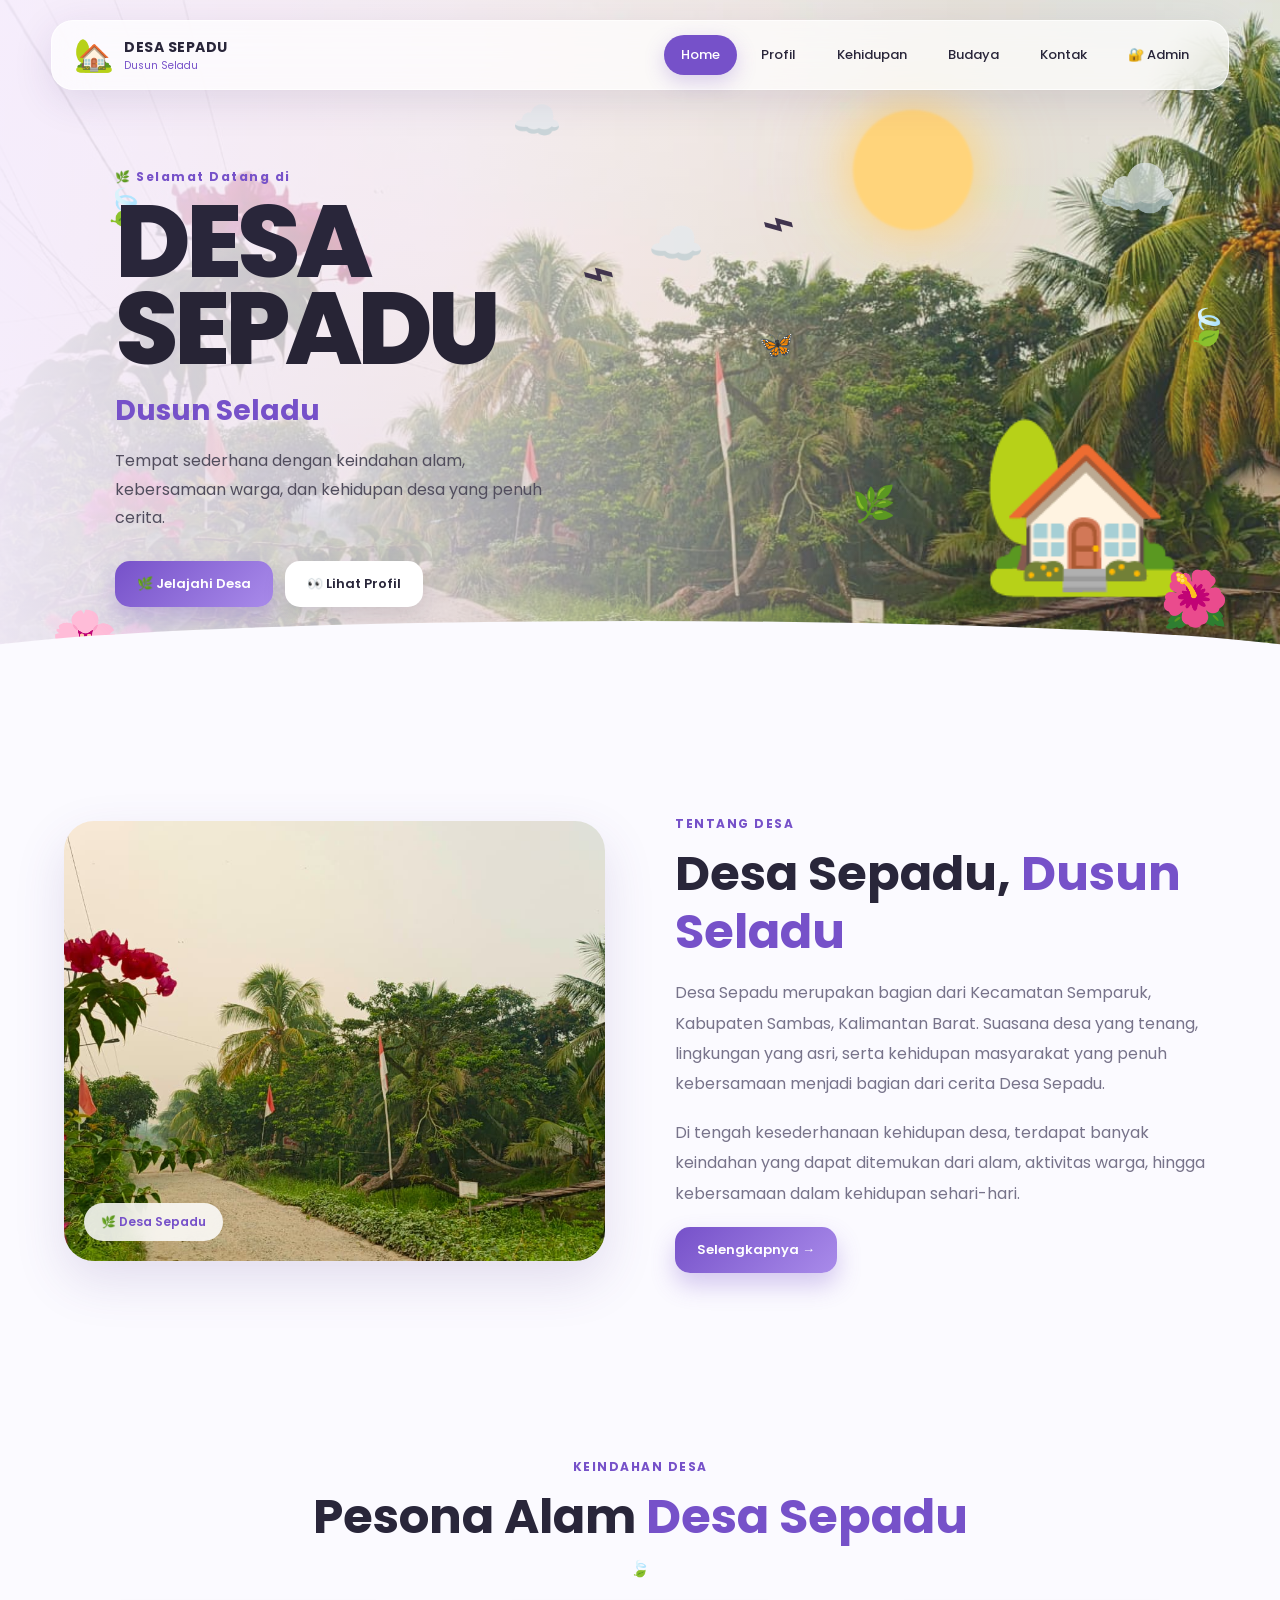
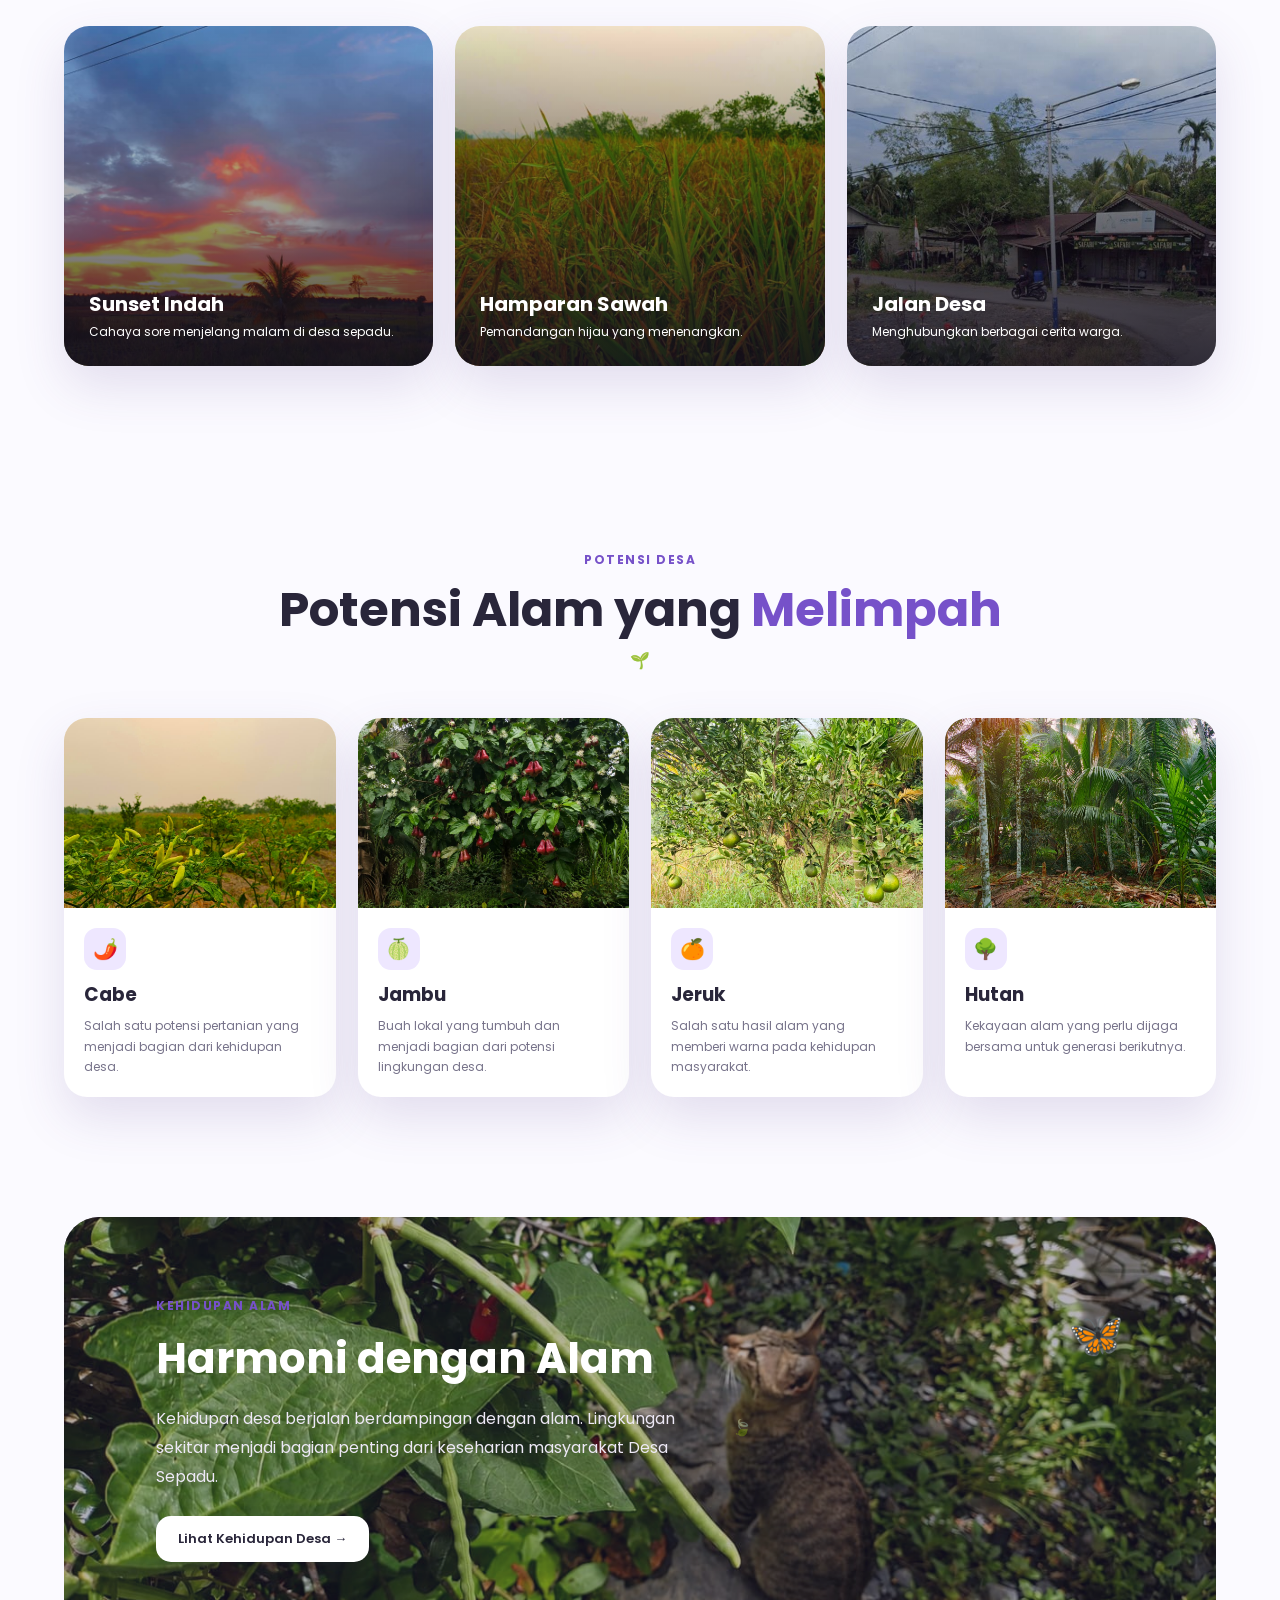
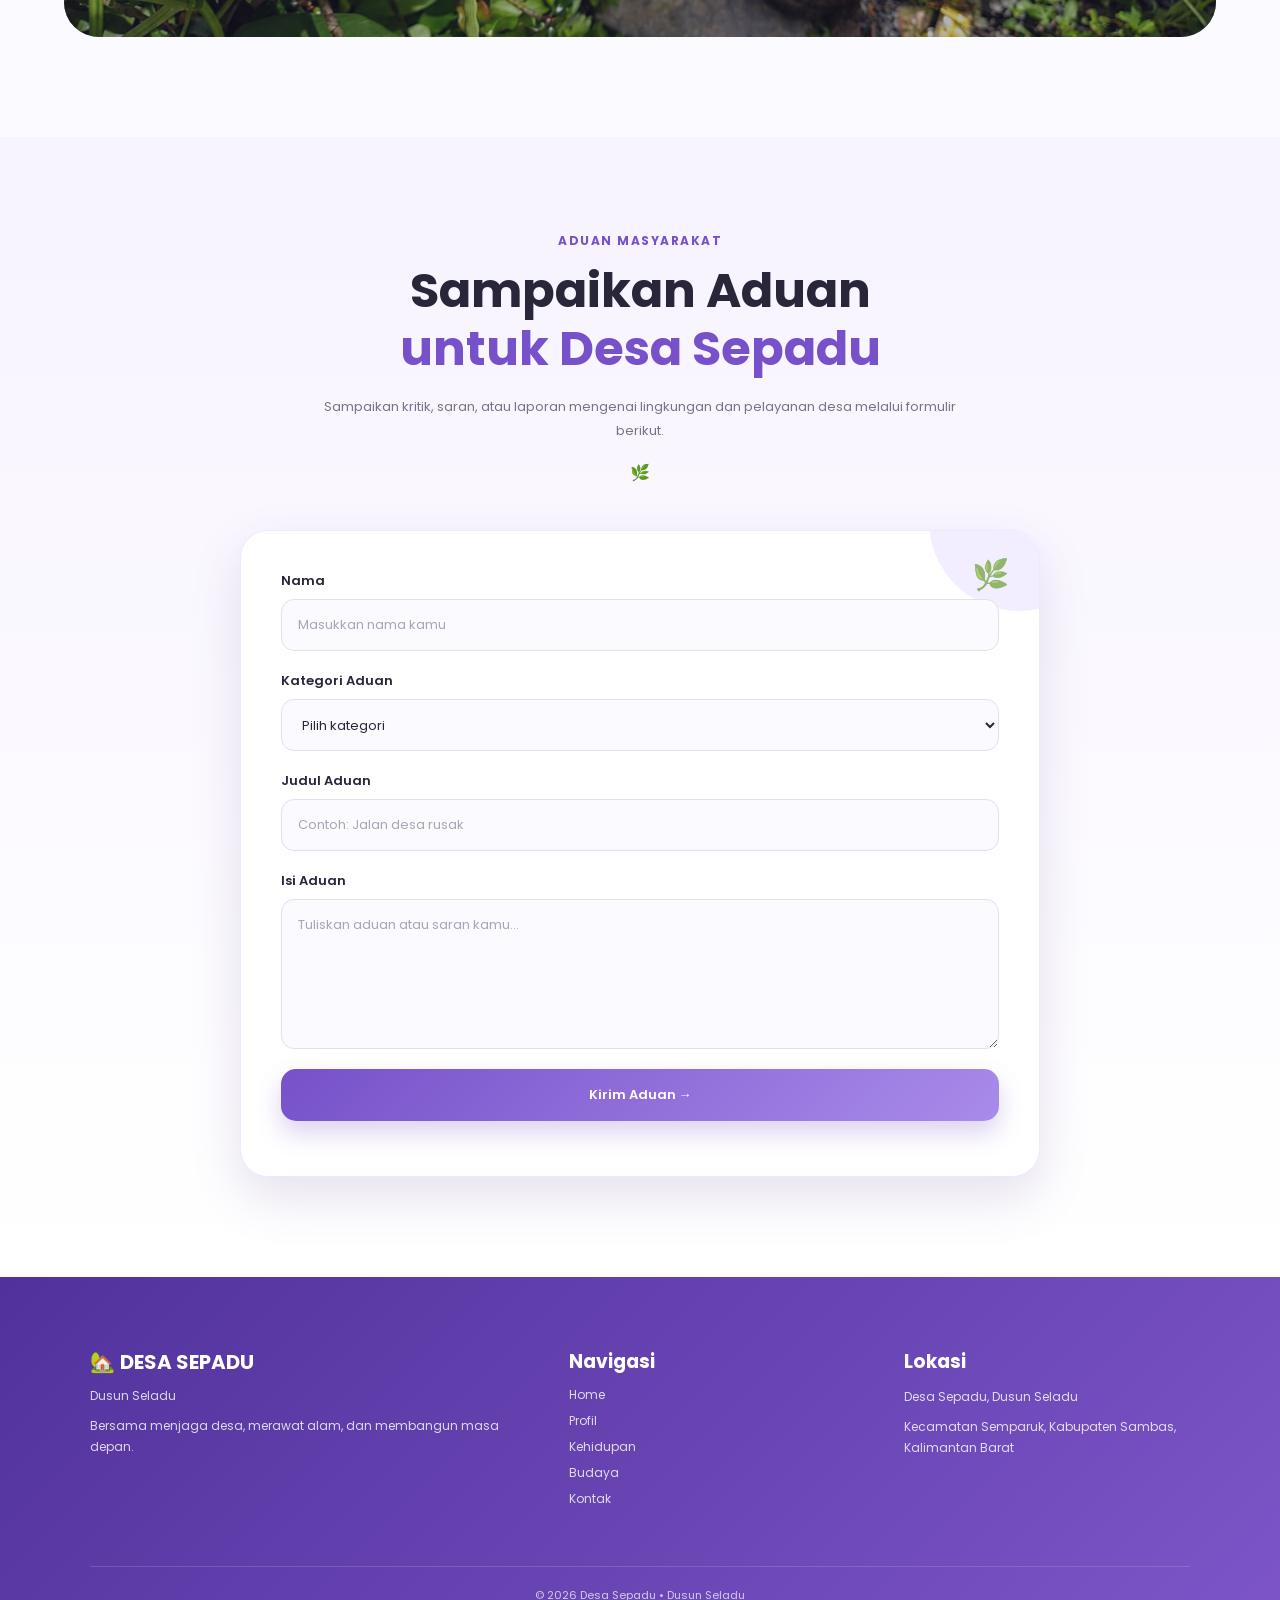
==== commit e04480e6: "Add files via upload" ====
--- a/index.html
+++ b/index.html
@@ -11,6 +11,7 @@
 
     <link rel="stylesheet" href="style.css">
     <link rel="icon" type="image/svg+xml" href="favicon.svg">
+    <link rel="icon" type="image/png" href="favicon.png">
 </head>
 
 <body data-page="home">
@@ -31,6 +32,7 @@
             <a href="kehidupan.html">Kehidupan</a>
             <a href="budaya.html">Budaya</a>
             <a href="kontak.html">Kontak</a>
+            <a href="admin.html">🔐 Admin</a>
         </nav>
 
         <button class="menu-toggle" id="menuToggle">☰</button>
@@ -285,7 +287,87 @@
         <div class="nature-decor">🦋</div>
         <div class="nature-leaf">🍃</div>
     </section>
-
+<!-- ================= ADUAN MASYARAKAT ================= -->
+<section class="section aduan-section" id="aduan">
+
+    <div class="section-heading reveal">
+        <span class="section-label">ADUAN MASYARAKAT</span>
+
+        <h2>
+            Sampaikan Aduan<br>
+            <span>untuk Desa Sepadu</span>
+        </h2>
+
+        <p>
+            Sampaikan kritik, saran, atau laporan mengenai
+            lingkungan dan pelayanan desa melalui formulir berikut.
+        </p>
+
+        <div class="heading-line">🌿</div>
+    </div>
+
+    <div class="aduan-card reveal">
+
+        <form id="aduanForm">
+
+            <div class="form-group">
+                <label for="nama">Nama</label>
+                <input
+                    type="text"
+                    id="nama"
+                    name="nama"
+                    placeholder="Masukkan nama kamu"
+                    required>
+            </div>
+
+            <div class="form-group">
+                <label for="kategori">Kategori Aduan</label>
+                <select
+                    id="kategori"
+                    name="kategori"
+                    required>
+
+                    <option value="">Pilih kategori</option>
+                    <option value="Infrastruktur">Infrastruktur</option>
+                    <option value="Lingkungan">Lingkungan</option>
+                    <option value="Pelayanan">Pelayanan</option>
+                    <option value="Kebersihan">Kebersihan</option>
+                    <option value="Lainnya">Lainnya</option>
+
+                </select>
+            </div>
+
+            <div class="form-group">
+                <label for="judul">Judul Aduan</label>
+                <input
+                    type="text"
+                    id="judul"
+                    name="judul"
+                    placeholder="Contoh: Jalan desa rusak"
+                    required>
+            </div>
+
+            <div class="form-group">
+                <label for="isi_aduan">Isi Aduan</label>
+                <textarea
+                    id="isi_aduan"
+                    name="isi_aduan"
+                    rows="5"
+                    placeholder="Tuliskan aduan atau saran kamu..."
+                    required></textarea>
+            </div>
+
+            <button type="submit" class="btn btn-primary">
+                Kirim Aduan →
+            </button>
+
+            <p id="aduanMessage"></p>
+
+        </form>
+
+    </div>
+
+</section>
 
     <!-- ================= FOOTER ================= -->
     <footer class="footer">
--- a/style.css
+++ b/style.css
@@ -2242,7 +2242,17 @@
 }
 
 
-/* =====================================================
-   ADUAN, STATUS & ADMIN
-===================================================== */
-.aduan-result,.status-result{margin-top:18px;line-height:1.8}.status-card{max-width:800px}.status-box{padding:20px;border-radius:16px;margin-top:20px;line-height:1.7}.status-box.belum{background:#fff7e6;border:1px solid #f0d79a}.status-box.sudah{background:#eef9f0;border:1px solid #b9dfc0}.status-box p{margin:8px 0}.btn-secondary{display:inline-flex;align-items:center;justify-content:center;background:#eee9f8;color:#5d438f;border:0}.form-button + .form-button{margin-top:12px}.admin-page .section{min-height:70vh}.admin-toolbar{display:flex;gap:12px;justify-content:flex-end;margin-bottom:25px}.admin-aduan{background:#fff;border:1px solid #eee7ff;border-radius:22px;padding:25px;margin-bottom:18px;box-shadow:0 12px 35px rgba(89,61,139,.08)}.admin-head{display:flex;justify-content:space-between;gap:15px;margin-bottom:10px;color:#7651c9}.admin-aduan h3{margin:8px 0}.admin-aduan p{line-height:1.7}.admin-aduan textarea{width:100%;min-height:110px;padding:14px;border:1px solid #e4deed;border-radius:13px;resize:vertical;margin:10px 0 14px;font-family:inherit}.admin-aduan button{border:0;cursor:pointer}.admin-toolbar .btn{width:auto;padding:0 22px}@media(max-width:600px){.admin-toolbar{justify-content:stretch}.admin-toolbar .btn{flex:1}.admin-head{flex-direction:column;gap:5px}}
+/* ================= FIX: CONTENT SELALU TERLIHAT ================= */
+.reveal,
+.reveal-left,
+.reveal-right {
+    opacity: 1 !important;
+    transform: none !important;
+}
+
+/* Fallback hero background jika foto kampung tidak tersedia */
+.hero-background {
+    background:
+        linear-gradient(90deg, rgba(246,238,255,.96) 0%, rgba(246,238,255,.70) 35%, rgba(246,238,255,.10) 75%),
+        url("suasana.jpeg") center/cover;
+}
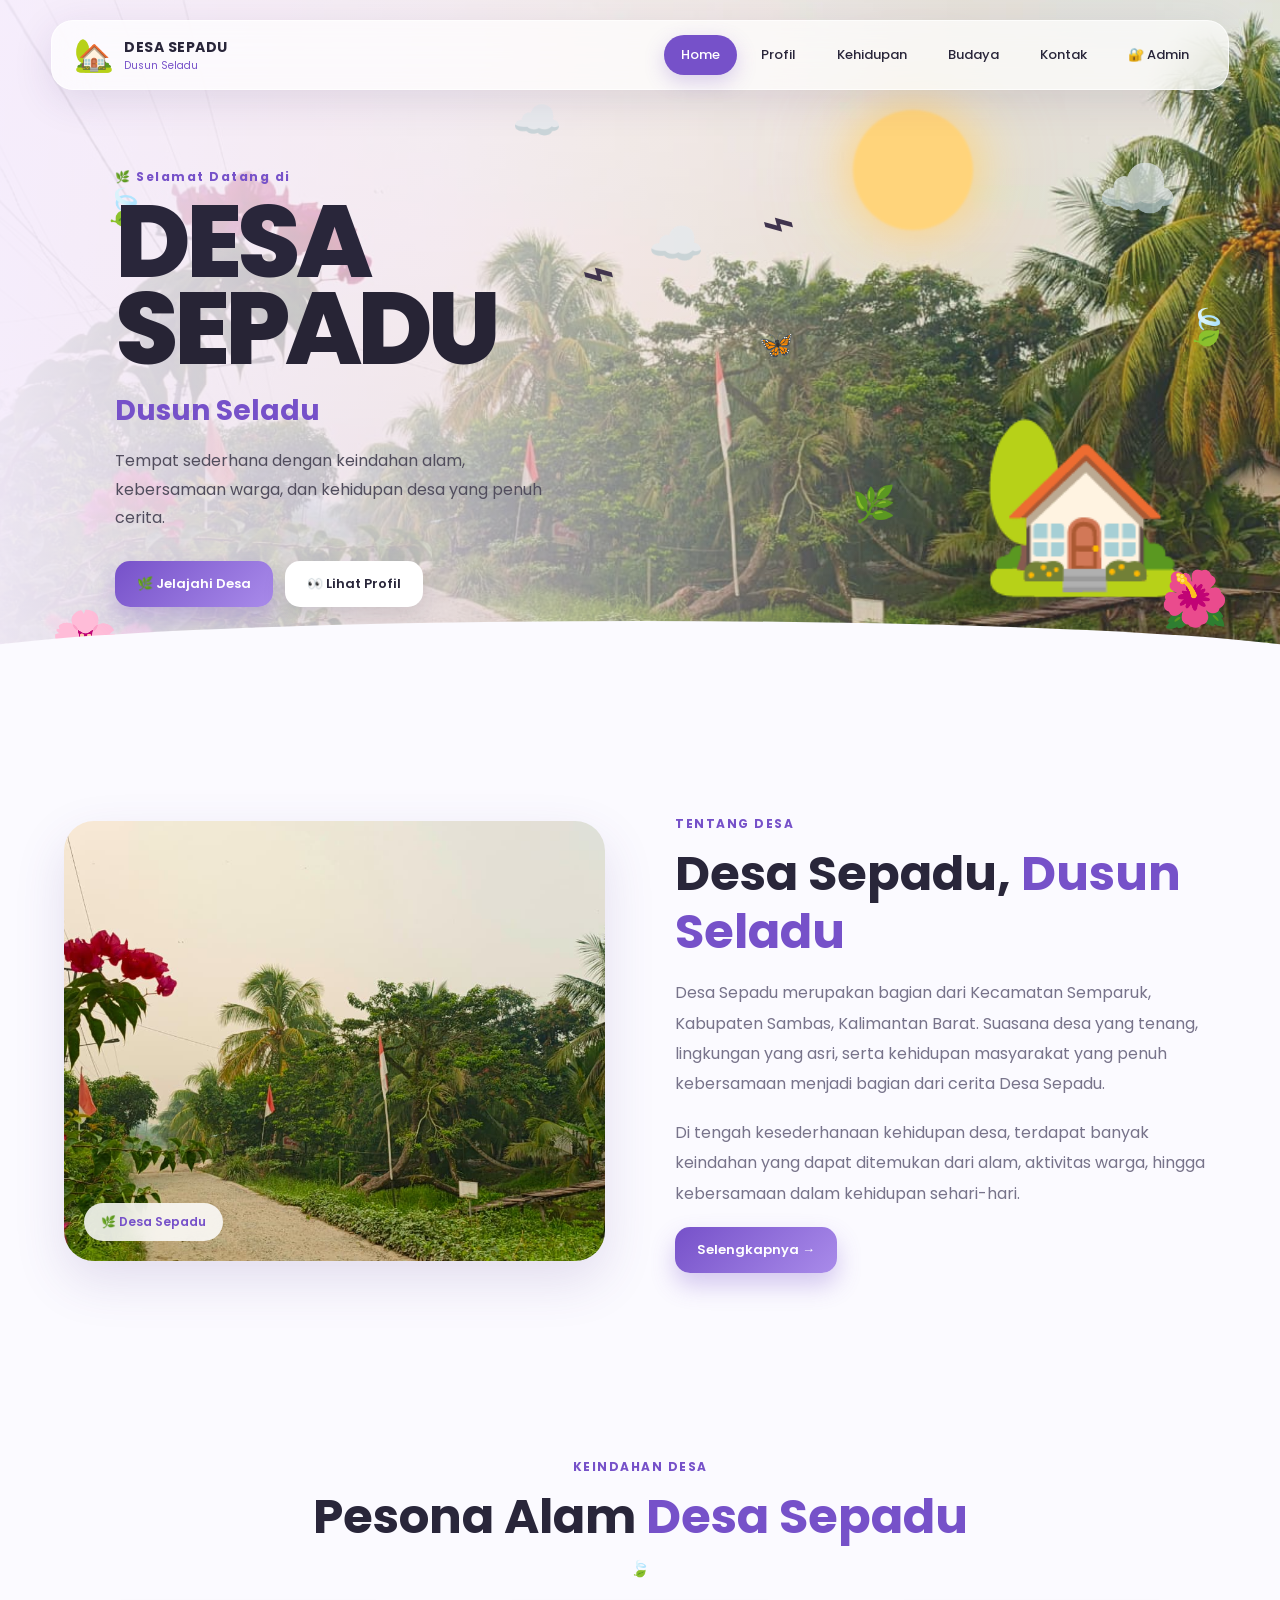
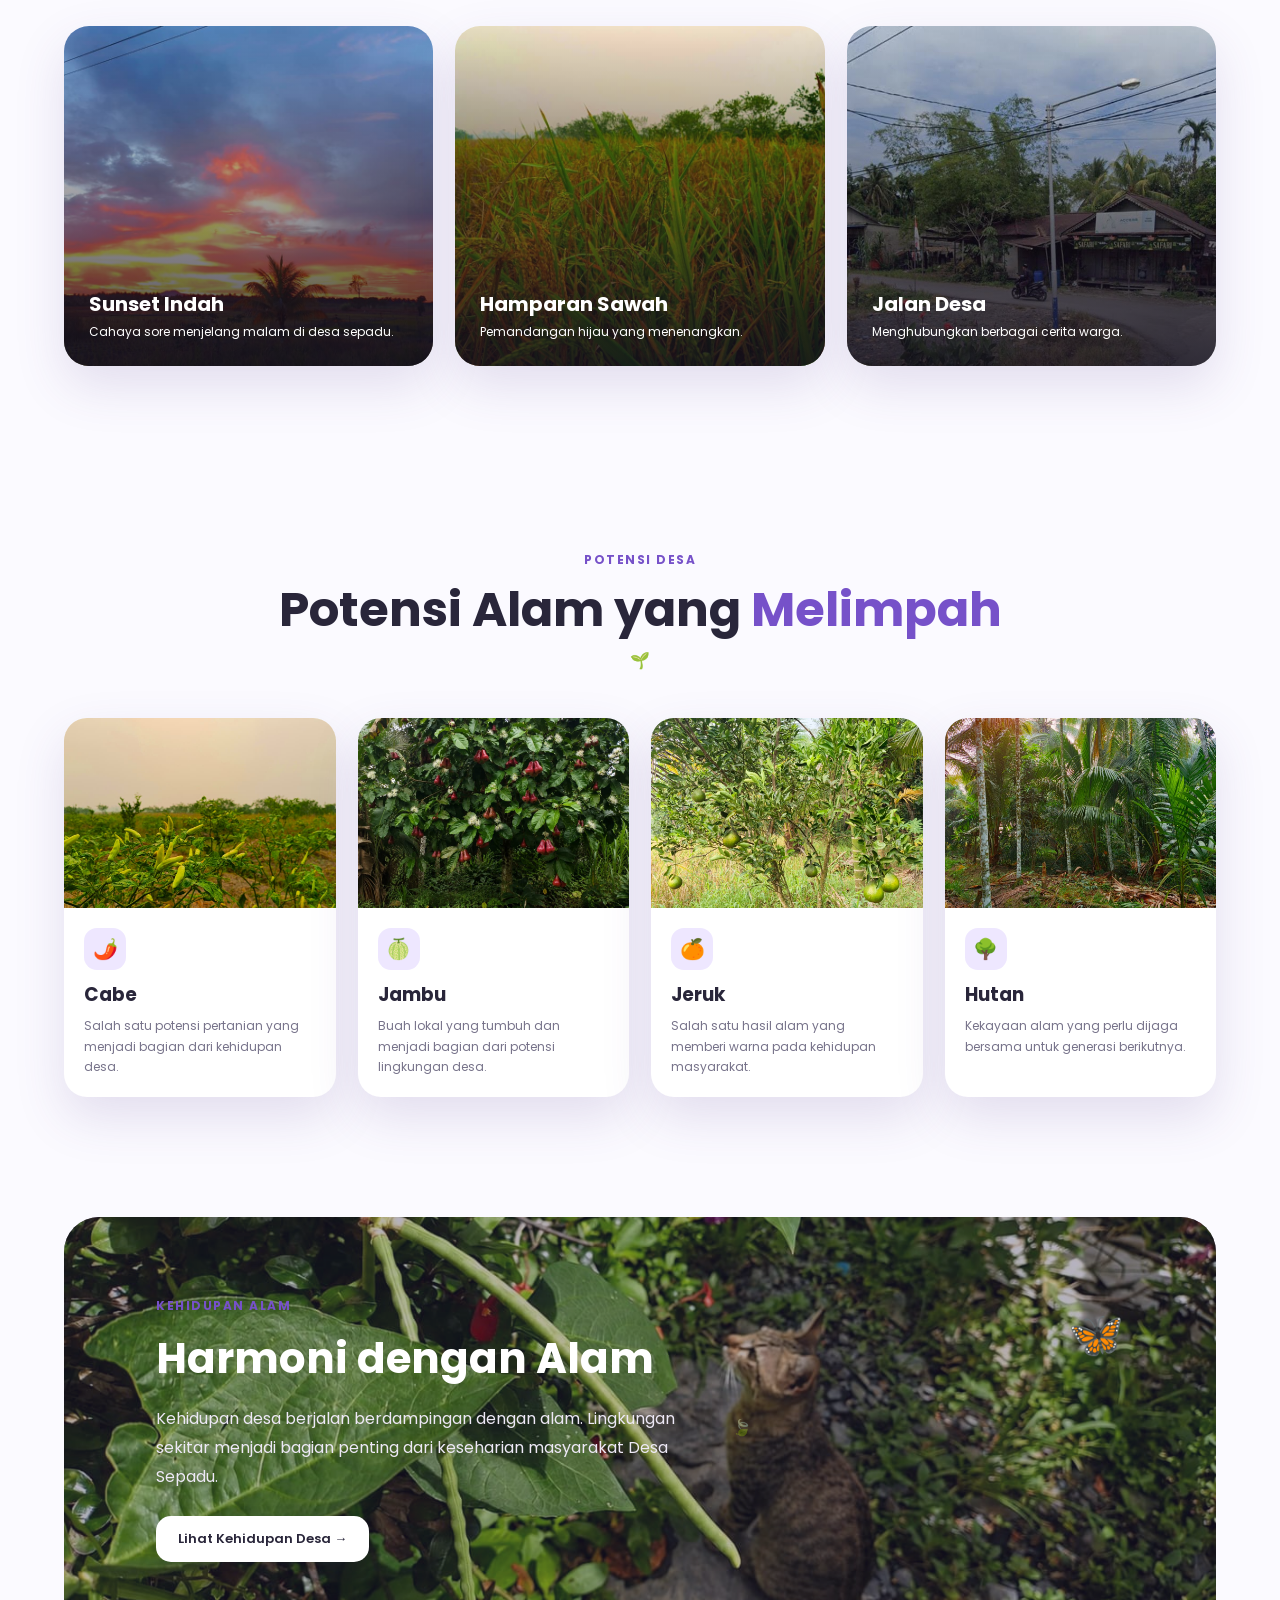
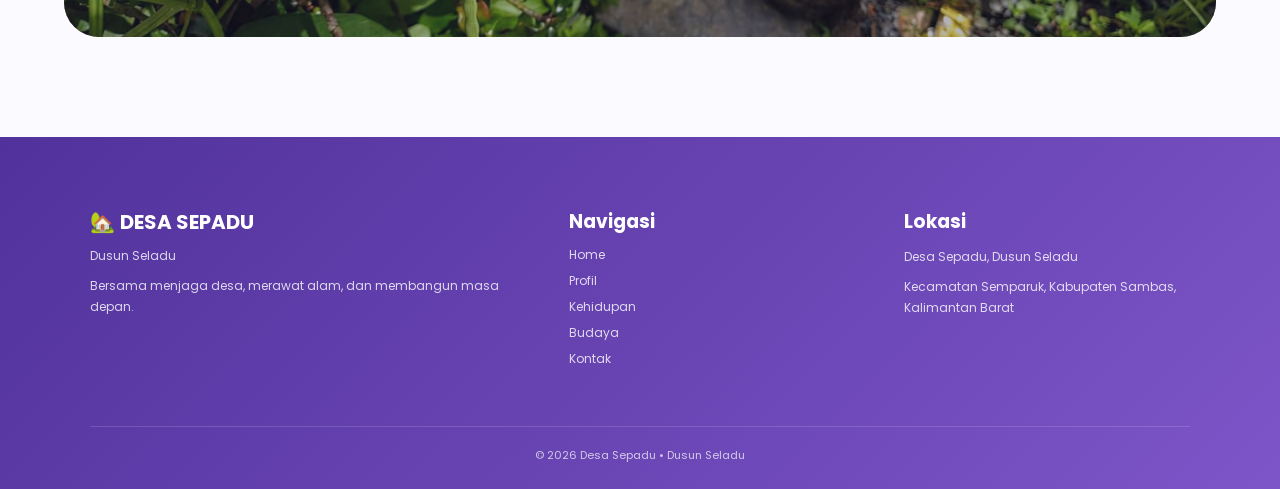
==== commit 6fdcd4f3: "Add files via upload" ====
--- a/index.html
+++ b/index.html
@@ -287,89 +287,7 @@
         <div class="nature-decor">🦋</div>
         <div class="nature-leaf">🍃</div>
     </section>
-<!-- ================= ADUAN MASYARAKAT ================= -->
-<section class="section aduan-section" id="aduan">
-
-    <div class="section-heading reveal">
-        <span class="section-label">ADUAN MASYARAKAT</span>
-
-        <h2>
-            Sampaikan Aduan<br>
-            <span>untuk Desa Sepadu</span>
-        </h2>
-
-        <p>
-            Sampaikan kritik, saran, atau laporan mengenai
-            lingkungan dan pelayanan desa melalui formulir berikut.
-        </p>
-
-        <div class="heading-line">🌿</div>
-    </div>
-
-    <div class="aduan-card reveal">
-
-        <form id="aduanForm">
-
-            <div class="form-group">
-                <label for="nama">Nama</label>
-                <input
-                    type="text"
-                    id="nama"
-                    name="nama"
-                    placeholder="Masukkan nama kamu"
-                    required>
-            </div>
-
-            <div class="form-group">
-                <label for="kategori">Kategori Aduan</label>
-                <select
-                    id="kategori"
-                    name="kategori"
-                    required>
-
-                    <option value="">Pilih kategori</option>
-                    <option value="Infrastruktur">Infrastruktur</option>
-                    <option value="Lingkungan">Lingkungan</option>
-                    <option value="Pelayanan">Pelayanan</option>
-                    <option value="Kebersihan">Kebersihan</option>
-                    <option value="Lainnya">Lainnya</option>
-
-                </select>
-            </div>
-
-            <div class="form-group">
-                <label for="judul">Judul Aduan</label>
-                <input
-                    type="text"
-                    id="judul"
-                    name="judul"
-                    placeholder="Contoh: Jalan desa rusak"
-                    required>
-            </div>
-
-            <div class="form-group">
-                <label for="isi_aduan">Isi Aduan</label>
-                <textarea
-                    id="isi_aduan"
-                    name="isi_aduan"
-                    rows="5"
-                    placeholder="Tuliskan aduan atau saran kamu..."
-                    required></textarea>
-            </div>
-
-            <button type="submit" class="btn btn-primary">
-                Kirim Aduan →
-            </button>
-
-            <p id="aduanMessage"></p>
-
-        </form>
-
-    </div>
-
-</section>
-
-    <!-- ================= FOOTER ================= -->
+<!-- ================= FOOTER ================= -->
     <footer class="footer">
 
         <div class="footer-wave"></div>
